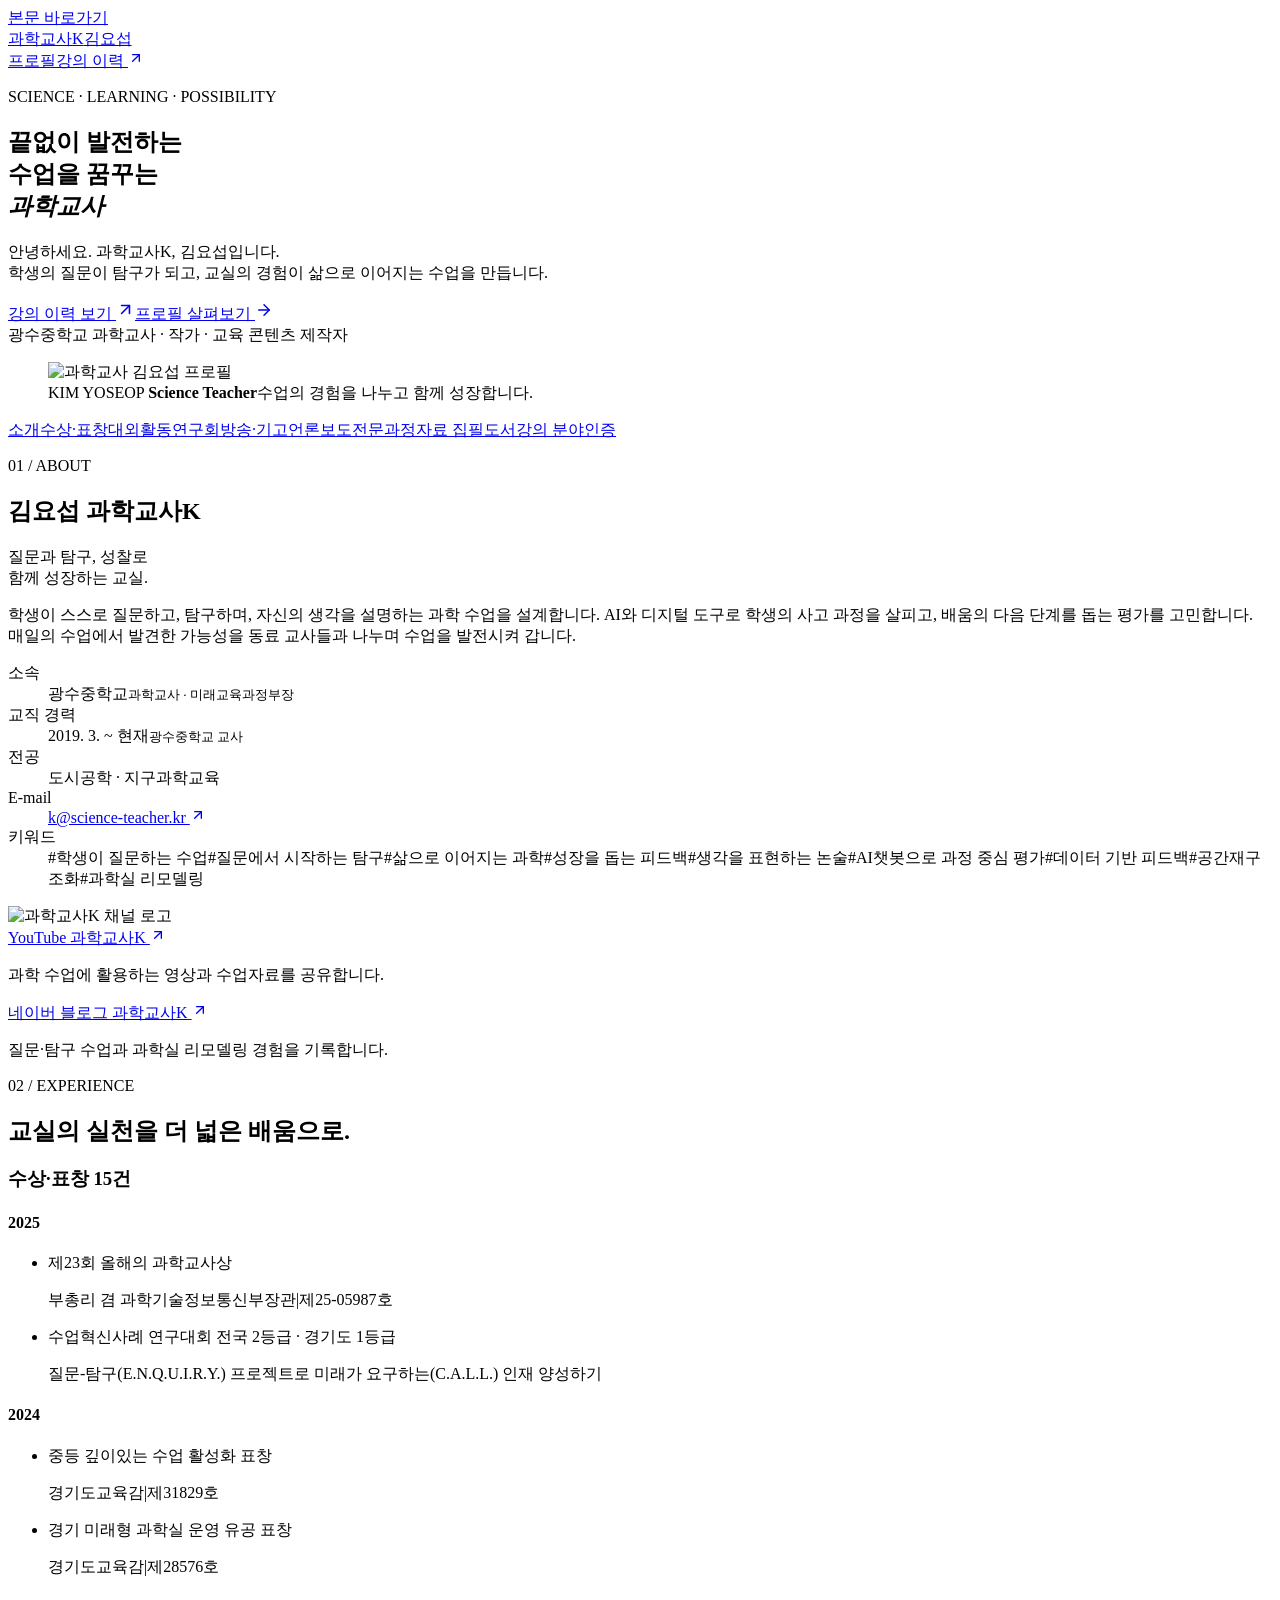
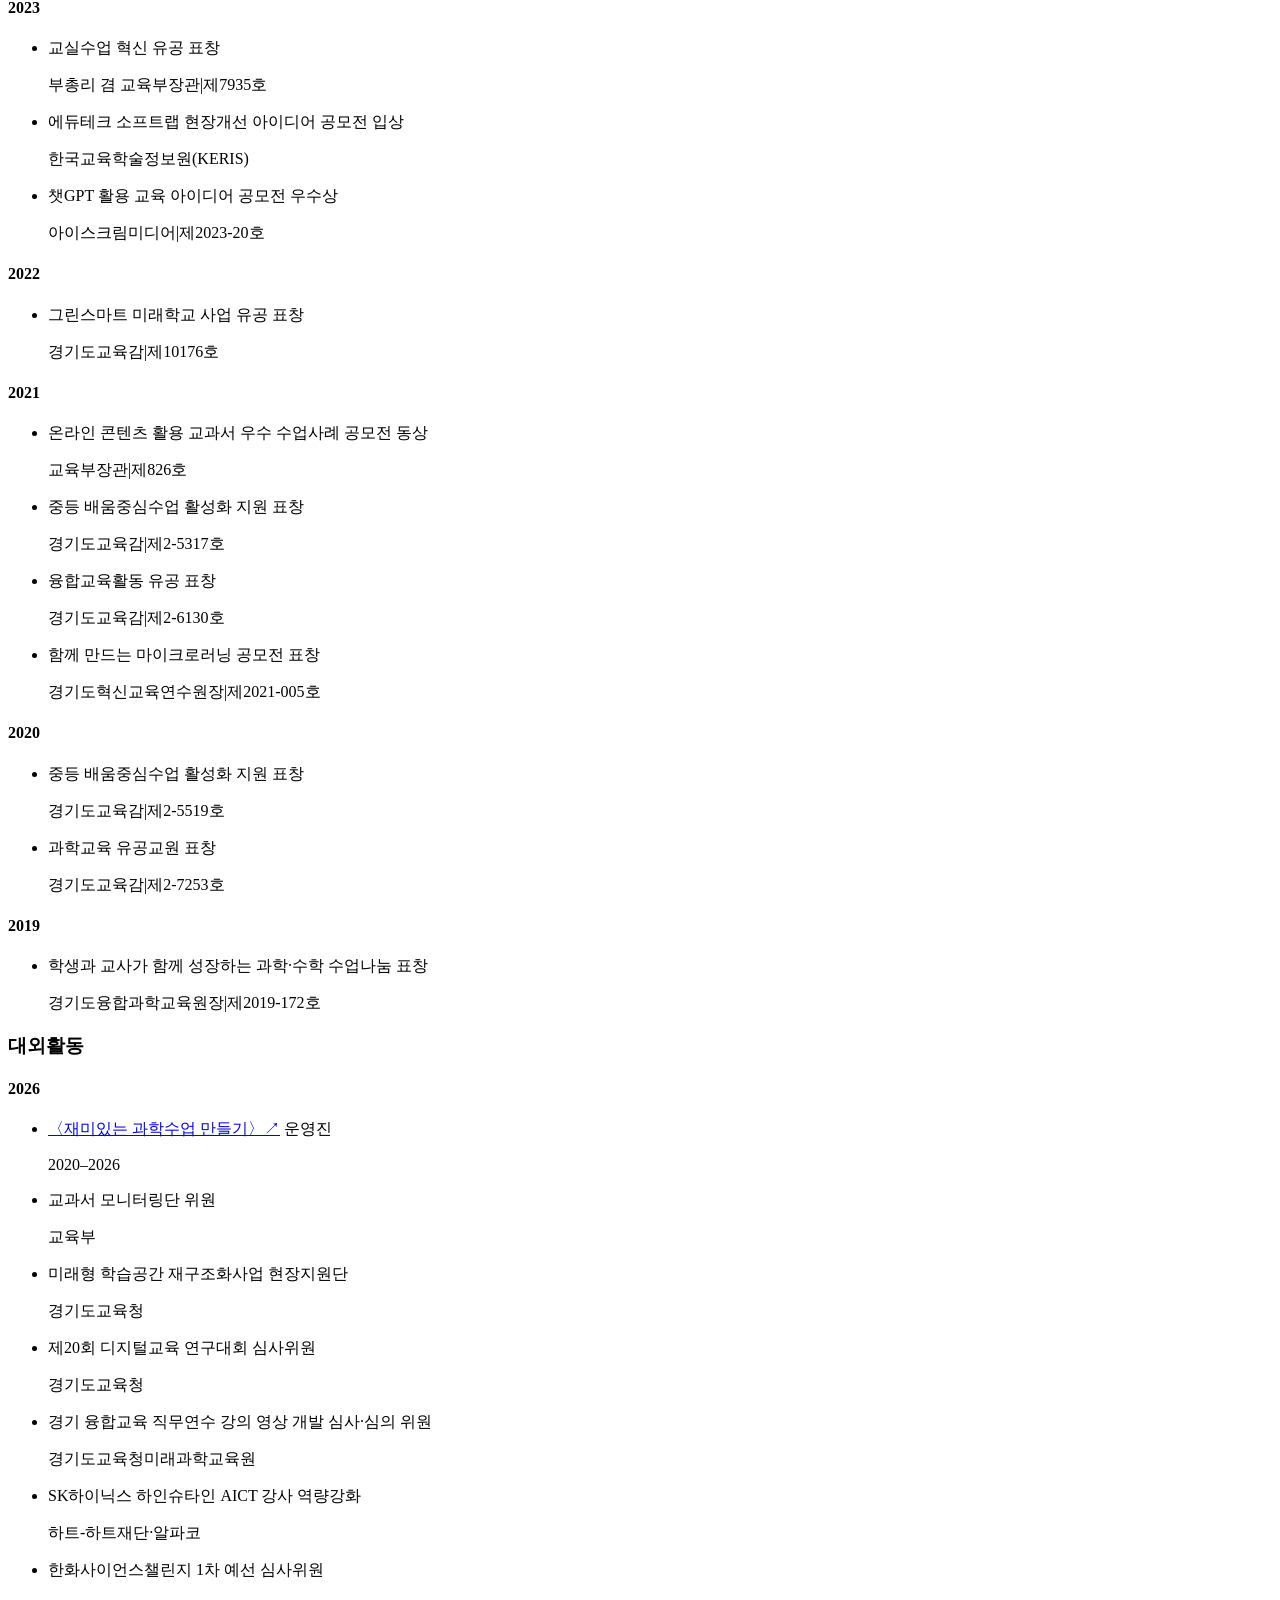
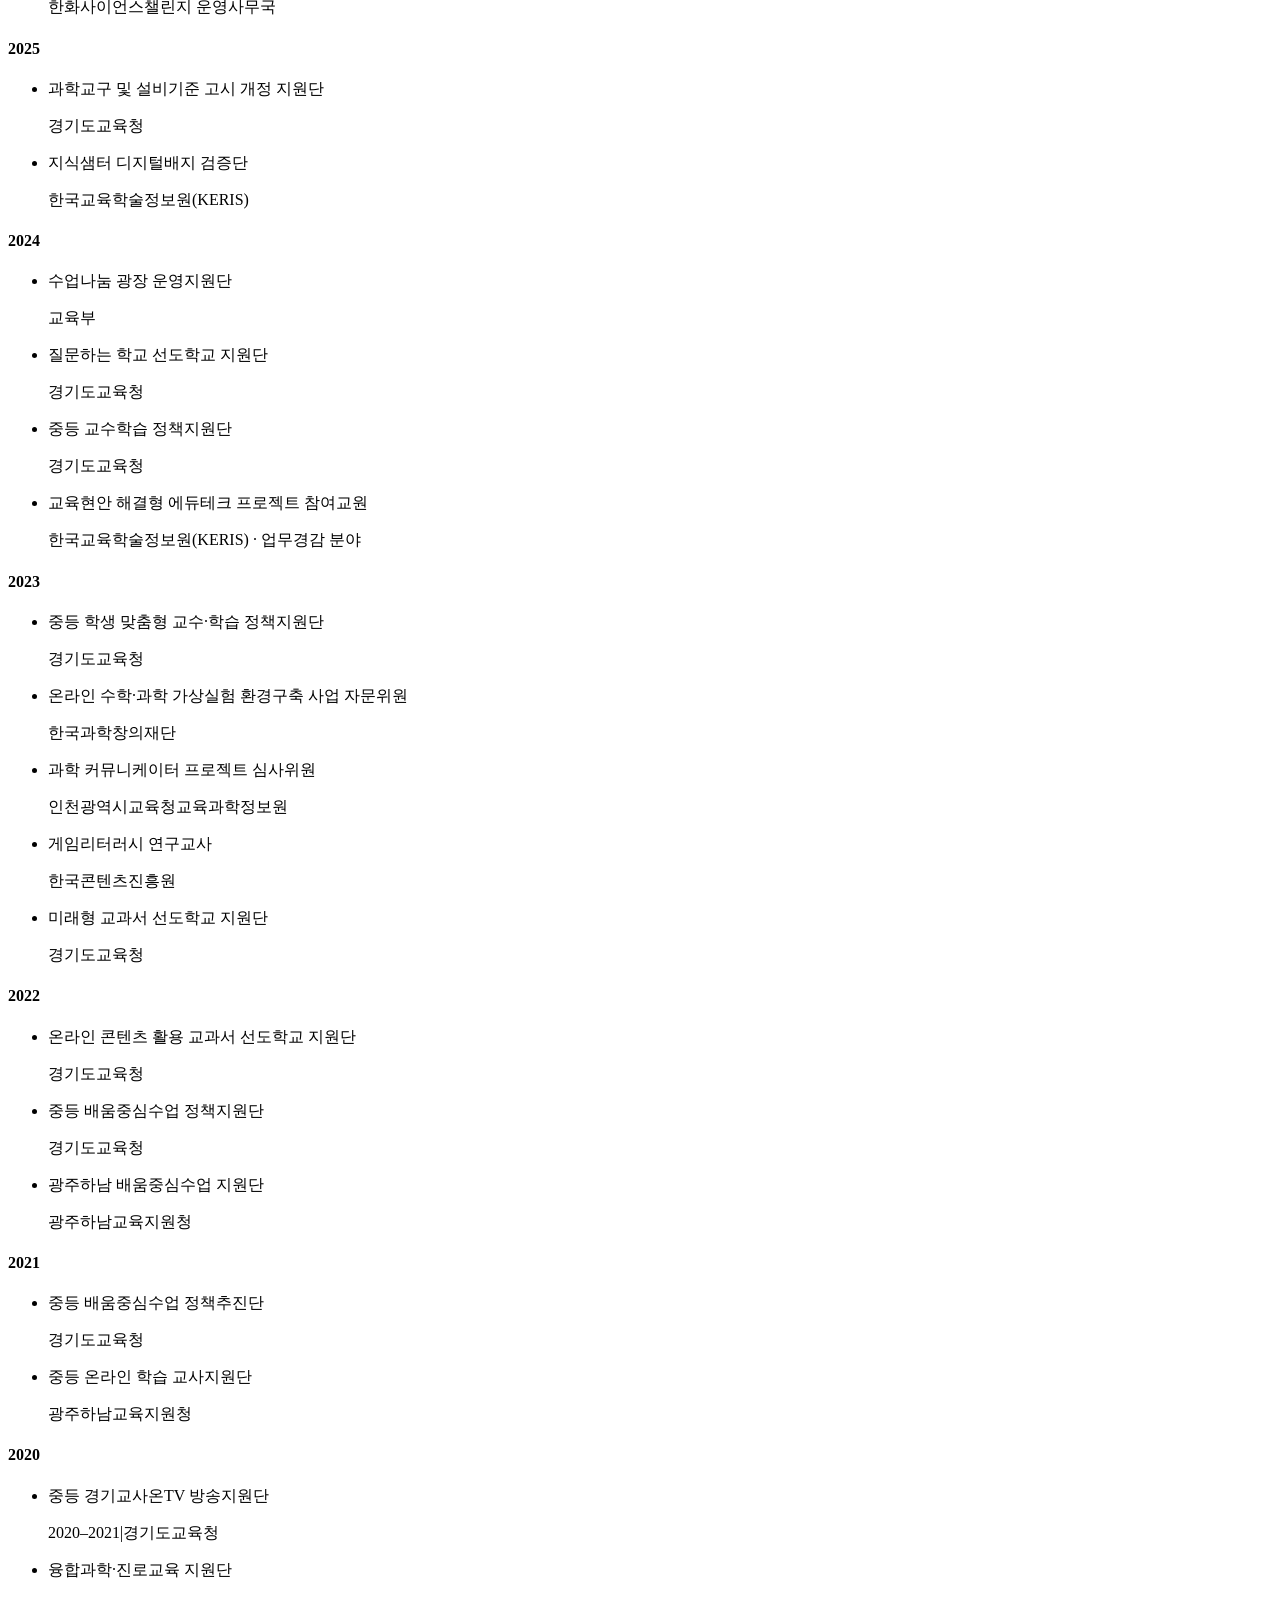
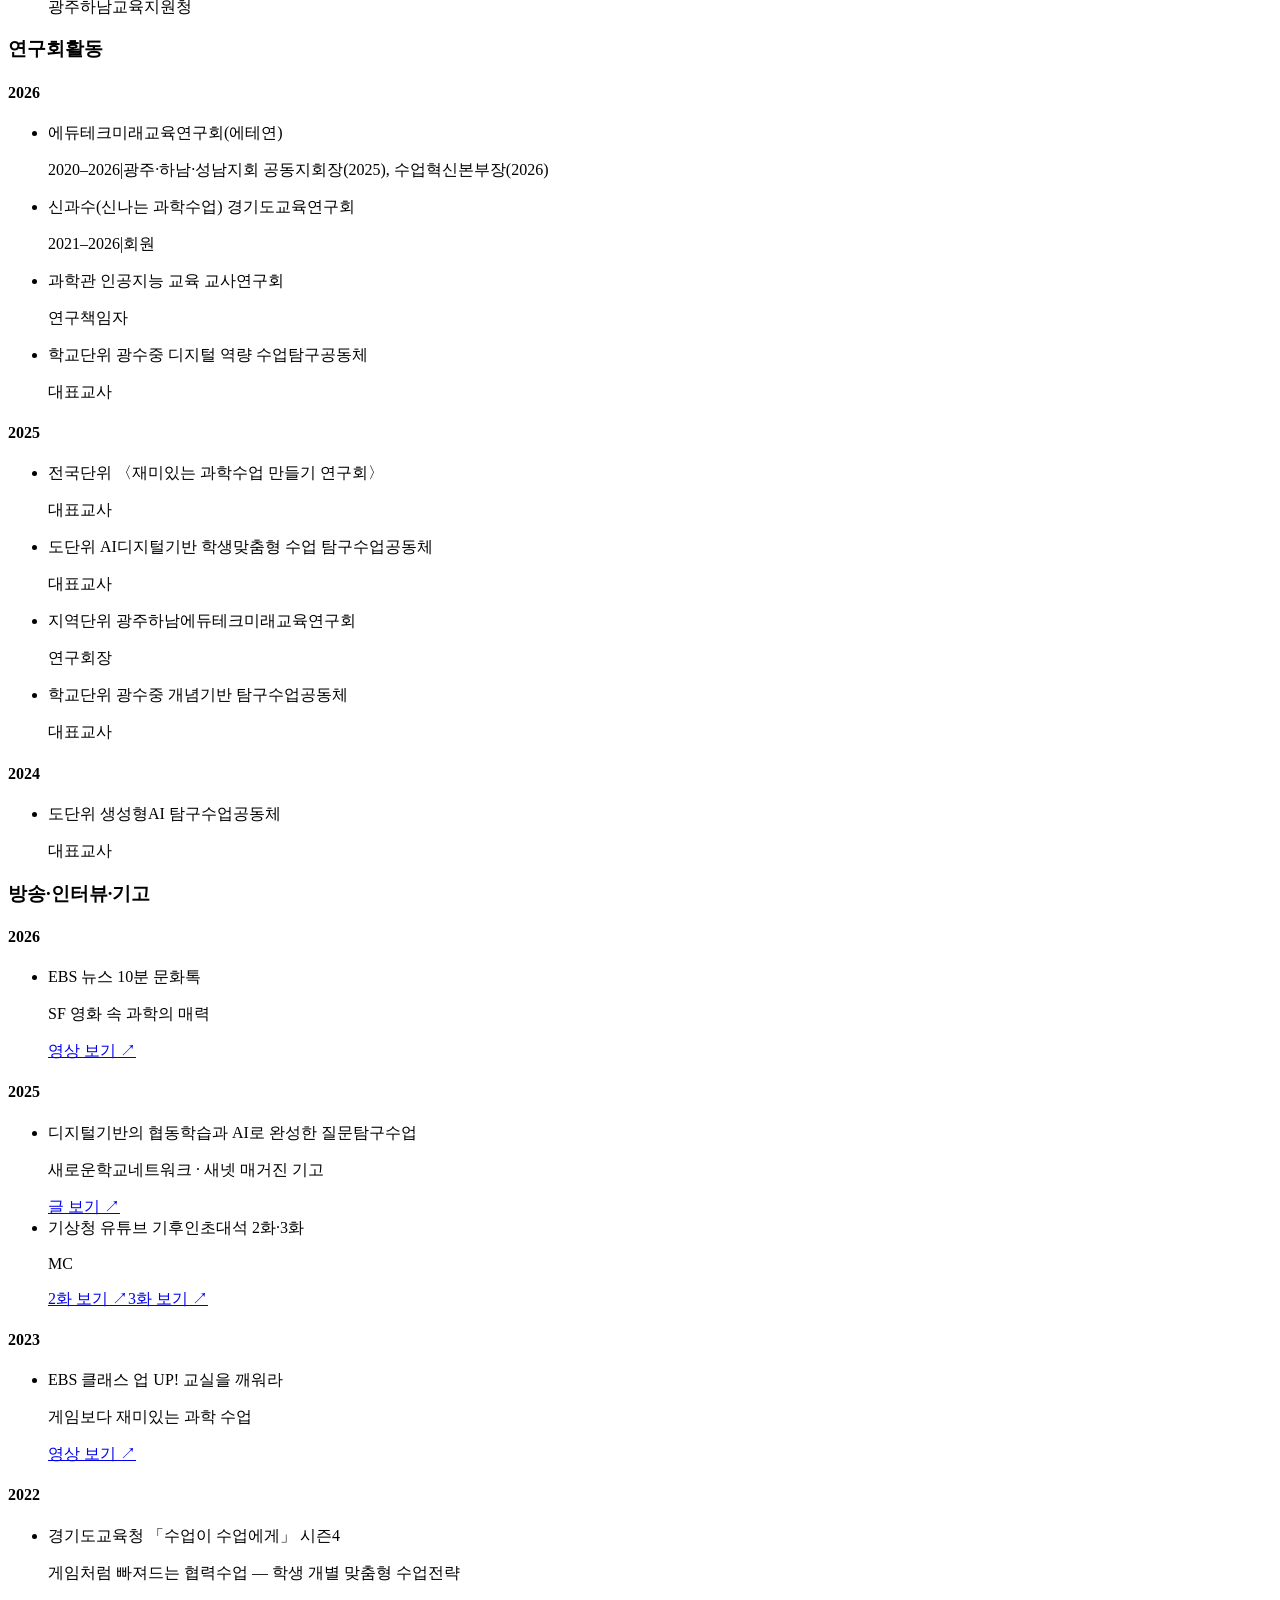
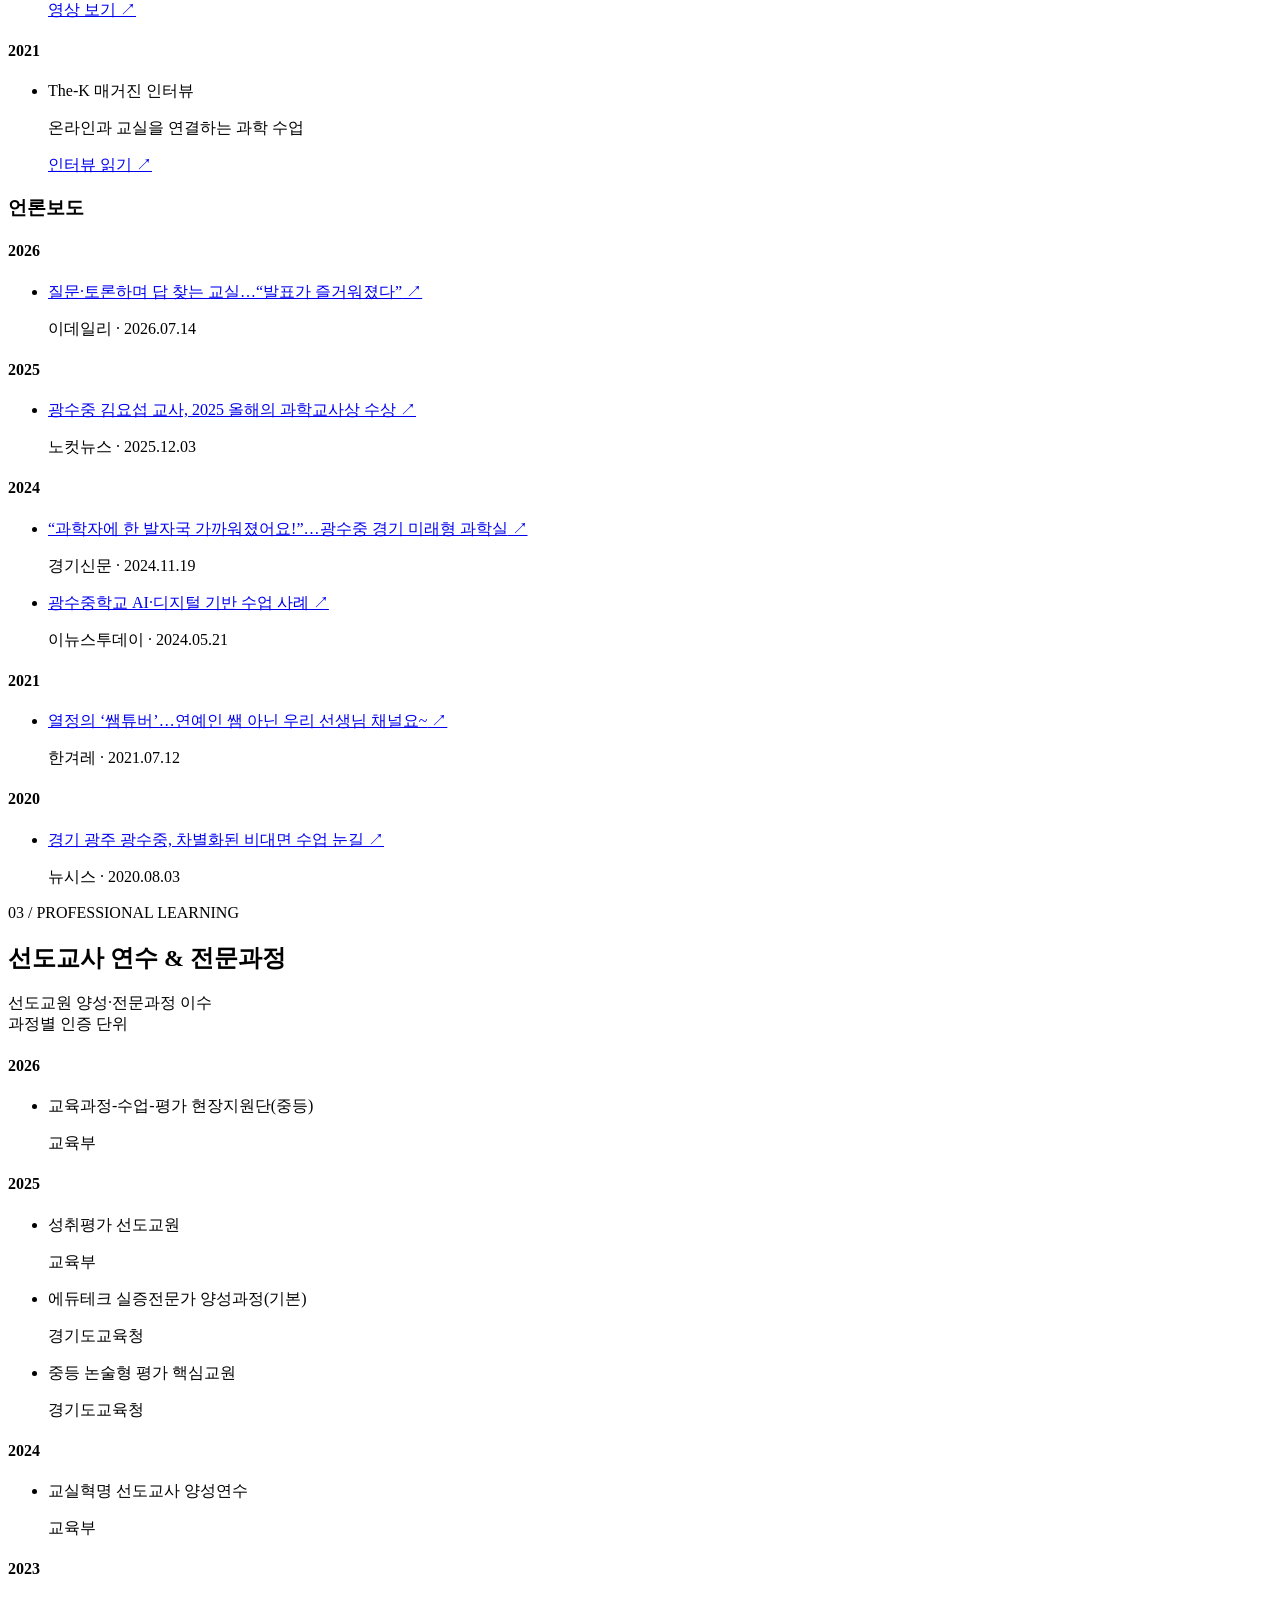
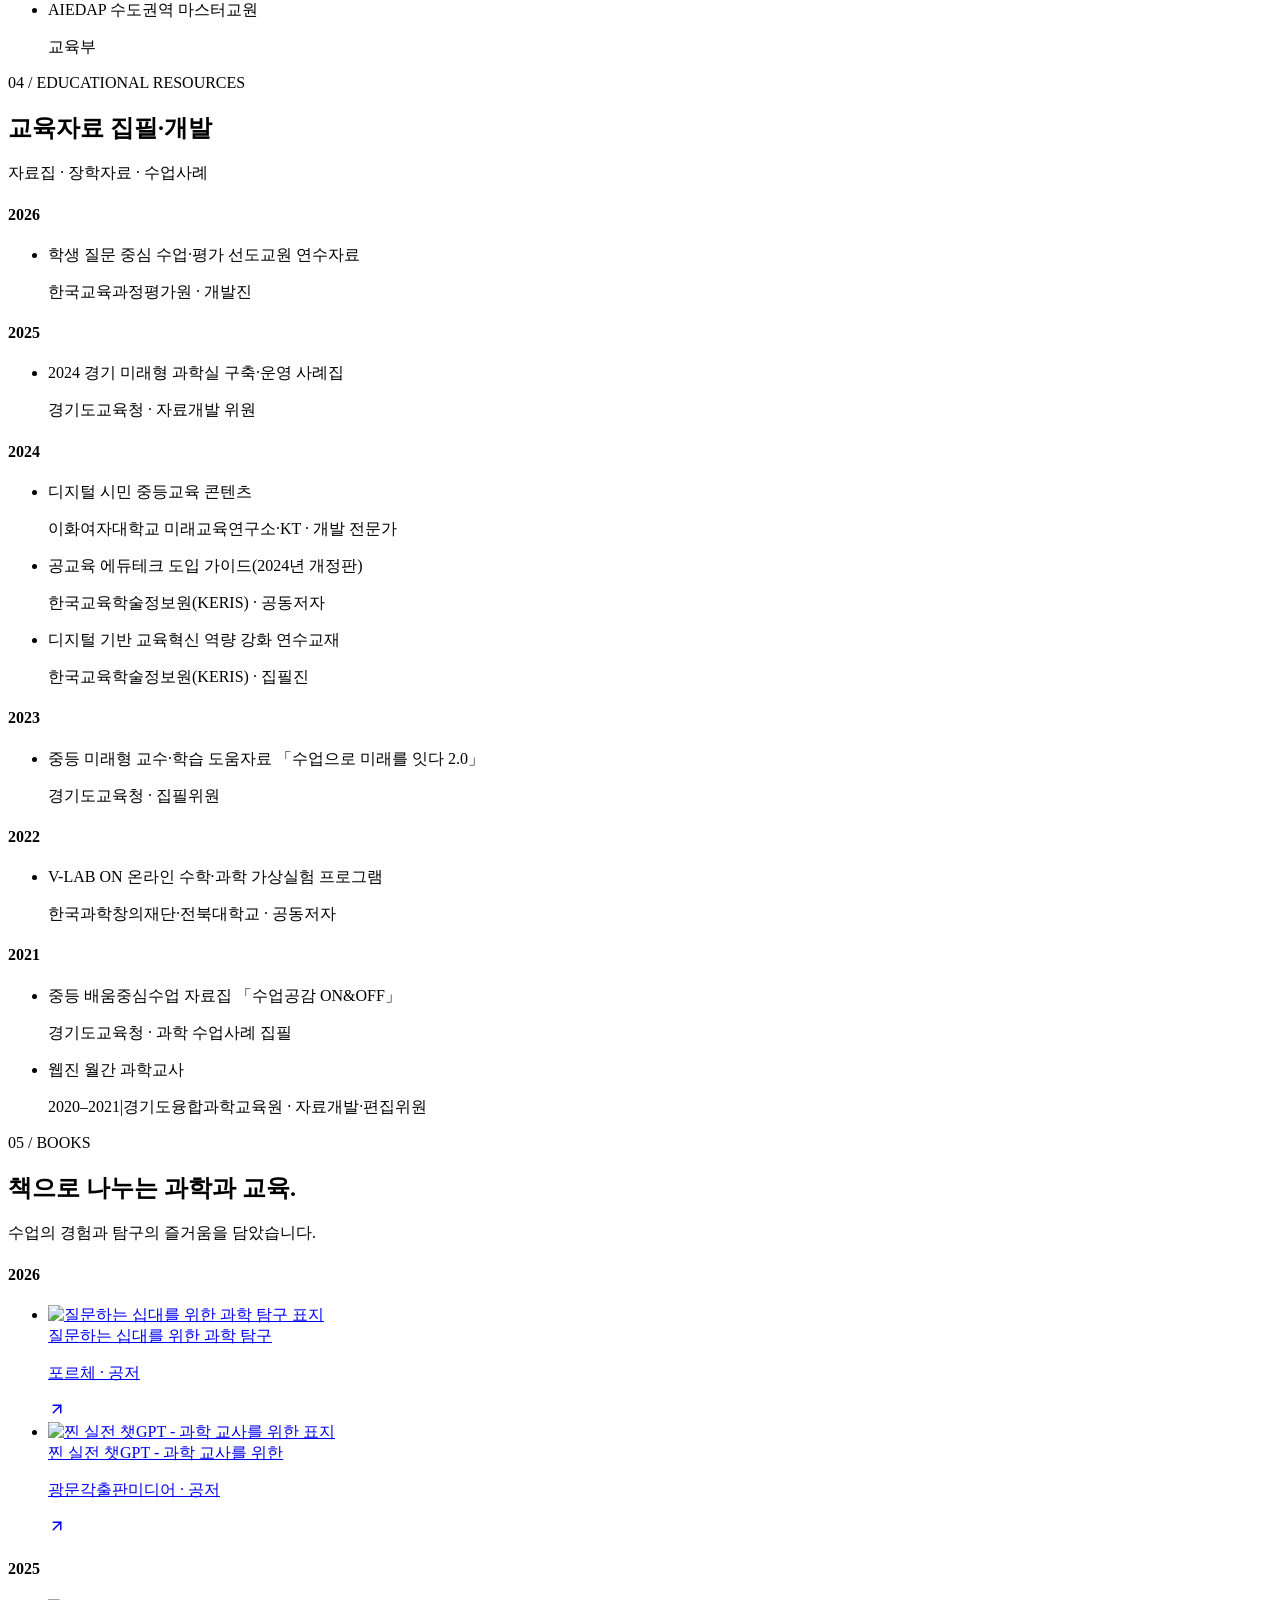
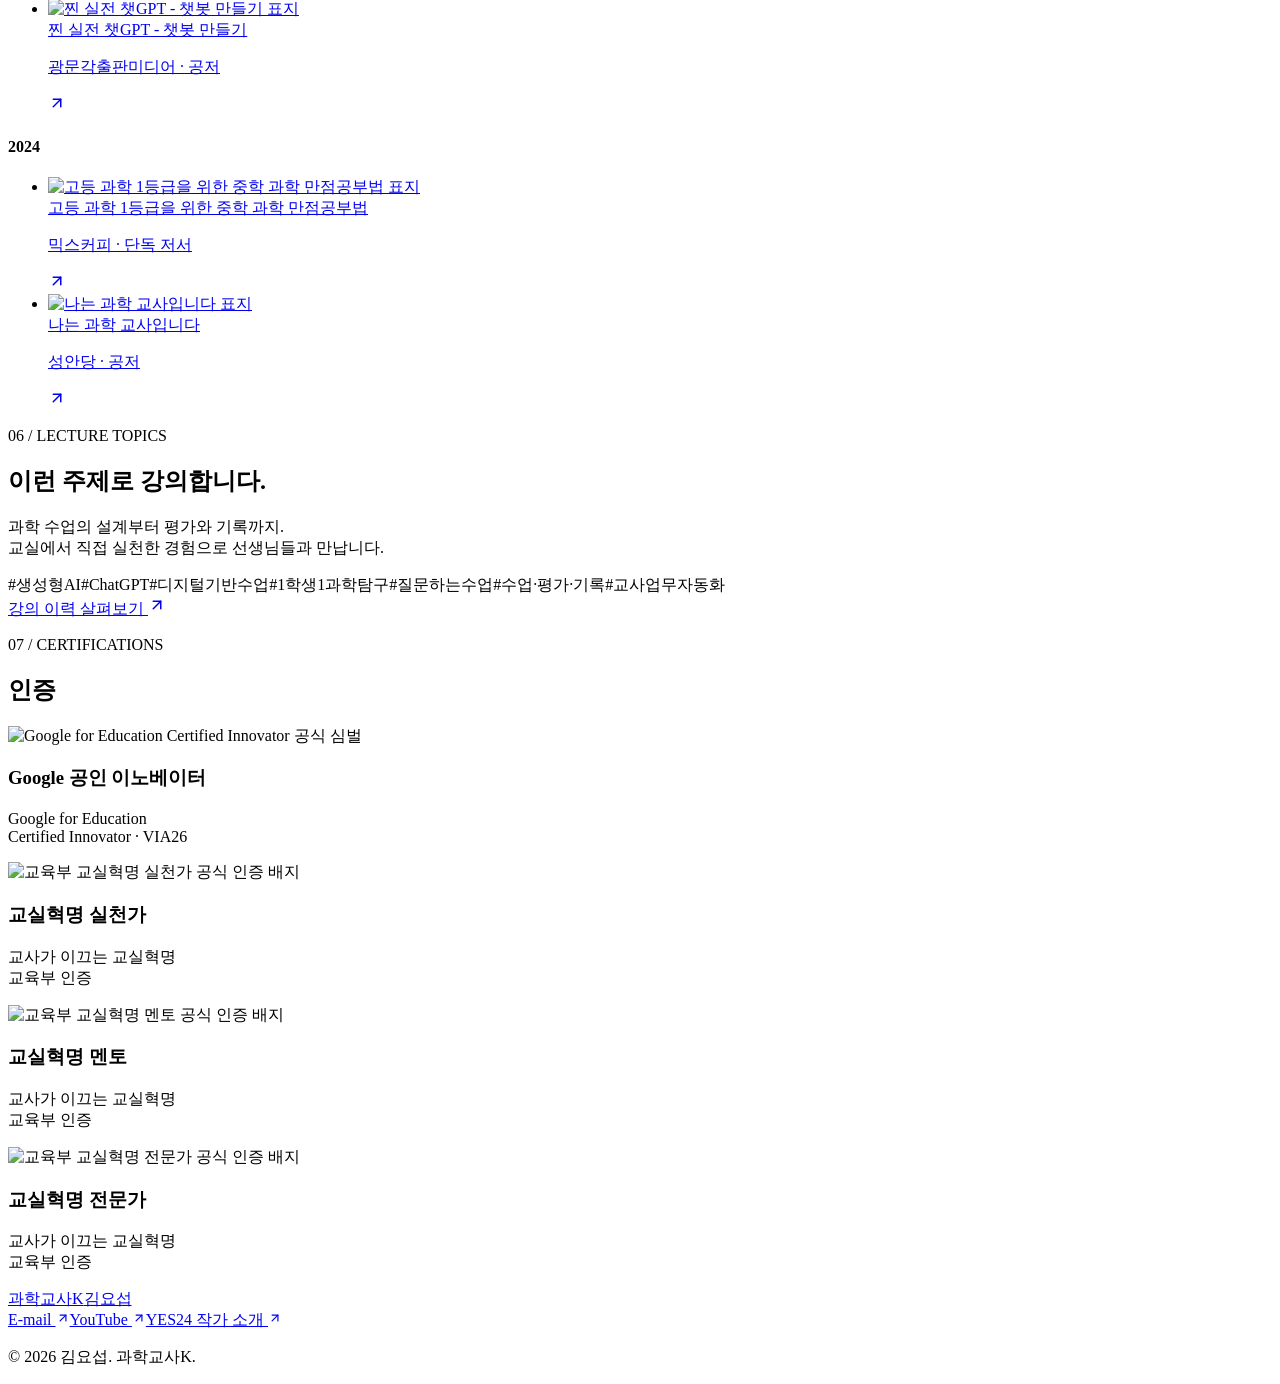
==== index.html @ 31563b9b "프로필 작가·Teacher 문구와 재과만 운영진 링크 수정" ====
<!DOCTYPE html><html lang="ko"><head><meta charSet="utf-8"/><meta name="viewport" content="width=device-width, initial-scale=1"/><link rel="stylesheet" href="/index.Cjan6rFQ.css" data-rsc-css-href="/index.Cjan6rFQ.css" data-precedence="vite-rsc/importer-resources"/><title>과학교사K 김요섭 | 질문하는 수업·AI 교육·교사 연수</title><meta name="description" content="과학교사K 김요섭의 공식 홈페이지. 질문하는 학교·질문있는 수업을 위한 학생 질문 중심 수업 설계, AI·디지털 도구 활용, 과정 중심 평가·논술형 평가, 생활기록부·교사 업무자동화 등 교과를 아우르는 교사 연수 분야와 강의 이력을 소개합니다."/><meta name="keywords" content="과학교사K,김요섭,김요섭 교사,김요섭 강사,질문하는 학교,질문하는학교,질문하는 수업,질문있는 수업,학생 질문 중심 수업,학생 주도 과학탐구,교사 연수,교원 연수,교사 연수 강사,수업 설계,과정 중심 평가,논술형 평가,AI 활용 수업,에듀테크 연수,ChatGPT,Gemini,노트북LM,교육용 챗봇,생활기록부 자동화,교사 업무자동화,공간재구조화,과학실 리모델링"/><meta name="author" content="김요섭 · 과학교사K"/><meta property="og:title" content="과학교사K 김요섭 | 질문하는 수업·AI 교육·교사 연수"/><meta property="og:description" content="학생 질문 중심 수업, AI·디지털 교육, 수업·평가·기록을 나누는 김요섭 교사의 공식 프로필과 강의 이력입니다."/><meta property="og:site_name" content="과학교사K 김요섭"/><meta property="og:type" content="website"/><meta property="og:locale" content="ko_KR"/><meta name="twitter:card" content="summary"/><meta name="twitter:title" content="과학교사K 김요섭 | 질문하는 수업·AI 교육·교사 연수"/><meta name="twitter:description" content="학생 질문 중심 수업, AI·디지털 교육, 수업·평가·기록을 나누는 김요섭 교사의 공식 프로필과 강의 이력입니다."/><link rel="icon" href="/favicon.ico" sizes="any"/><link rel="icon" href="/favicon-32.png" type="image/png" sizes="32x32"/><link rel="apple-touch-icon" href="/apple-touch-icon.png"/>
</head><body><a class="skip-link" href="#main">본문 바로가기</a><header class="site-header wrap"><a class="brand" href="/">과학교사K<span>김요섭</span></a><nav aria-label="주 메뉴"><a href="/" aria-current="page">프로필</a><a href="/lectures">강의 이력 <svg xmlns="http://www.w3.org/2000/svg" width="16" height="16" viewBox="0 0 24 24" fill="none" stroke="currentColor" stroke-width="2" stroke-linecap="round" stroke-linejoin="round" class="lucide lucide-arrow-up-right" aria-hidden="true"><path d="M7 7h10v10"></path><path d="M7 17 17 7"></path></svg></a></nav></header><main id="main"><section class="hero wrap"><div class="hero-copy"><p class="eyebrow">SCIENCE · LEARNING · POSSIBILITY</p><h1>끝없이 발전하는<br/>수업을 꿈꾸는<br/><em>과학교사</em></h1><p class="intro">안녕하세요. 과학교사K, 김요섭입니다.<br/>학생의 질문이 탐구가 되고, 교실의 경험이 삶으로 이어지는 수업을 만듭니다.</p><div class="hero-actions"><a class="primary-link" href="/lectures">강의 이력 보기 <svg xmlns="http://www.w3.org/2000/svg" width="19" height="19" viewBox="0 0 24 24" fill="none" stroke="currentColor" stroke-width="2" stroke-linecap="round" stroke-linejoin="round" class="lucide lucide-arrow-up-right" aria-hidden="true"><path d="M7 7h10v10"></path><path d="M7 17 17 7"></path></svg></a><a class="text-link" href="#profile">프로필 살펴보기 <svg xmlns="http://www.w3.org/2000/svg" width="18" height="18" viewBox="0 0 24 24" fill="none" stroke="currentColor" stroke-width="2" stroke-linecap="round" stroke-linejoin="round" class="lucide lucide-arrow-right" aria-hidden="true"><path d="M5 12h14"></path><path d="m12 5 7 7-7 7"></path></svg></a></div><div class="hero-note"><span class="status-dot"></span>광수중학교 과학교사 · 작가 · 교육 콘텐츠 제작자</div></div><figure class="portrait-card"><div class="portrait-frame"><img src="/portrait.webp" alt="과학교사 김요섭 프로필" width="1248" height="2752" loading="lazy" fetchPriority="high" decoding="async" class="portrait" data-nimg="1"/></div><figcaption class="portrait-meta"><span class="portrait-label">KIM YOSEOP <b>Science Teacher</b></span><span class="portrait-caption">수업의 경험을 나누고 함께 성장합니다.</span></figcaption></figure></section><div class="profile-layout wrap"><aside class="profile-nav"><nav aria-label="프로필 항목 바로가기"><a href="#profile">소개</a><a href="#awards">수상·표창</a><a href="#external">대외활동</a><a href="#research">연구회</a><a href="#broadcasts">방송·기고</a><a href="#press">언론보도</a><a href="#training">전문과정</a><a href="#resources">자료 집필</a><a href="#books">도서</a><a href="#topics">강의 분야</a><a href="#certifications">인증</a></nav></aside><div class="profile-content"><section class="profile-section wrap" id="profile"><div class="section-grid"><div class="section-heading"><p class="eyebrow">01 / ABOUT</p><h2>김요섭<!-- --> <!-- -->과학교사K</h2><p>질문과 탐구, 성찰로<br/>함께 성장하는 교실.</p></div><div><p class="section-copy about-copy">학생이 스스로 질문하고, 탐구하며, 자신의 생각을 설명하는 과학 수업을 설계합니다. AI와 디지털 도구로 학생의 사고 과정을 살피고, 배움의 다음 단계를 돕는 평가를 고민합니다. 매일의 수업에서 발견한 가능성을 동료 교사들과 나누며 수업을 발전시켜 갑니다.</p><dl class="profile-details"><div><dt>소속</dt><dd>광수중학교<small>과학교사 · 미래교육과정부장</small></dd></div><div><dt>교직 경력</dt><dd>2019. 3. ~ 현재<small>광수중학교 교사</small></dd></div><div><dt>전공</dt><dd>도시공학 · 지구과학교육</dd></div><div><dt>E-mail</dt><dd><a class="contact-mail" href="mailto:k@science-teacher.kr">k@science-teacher.kr <svg xmlns="http://www.w3.org/2000/svg" width="16" height="16" viewBox="0 0 24 24" fill="none" stroke="currentColor" stroke-width="2" stroke-linecap="round" stroke-linejoin="round" class="lucide lucide-arrow-up-right" aria-hidden="true"><path d="M7 7h10v10"></path><path d="M7 17 17 7"></path></svg></a></dd></div><div><dt>키워드</dt><dd class="profile-keywords"><span>#학생이 질문하는 수업</span><span>#질문에서 시작하는 탐구</span><span>#삶으로 이어지는 과학</span><span>#성장을 돕는 피드백</span><span>#생각을 표현하는 논술</span><span>#AI챗봇으로 과정 중심 평가</span><span>#데이터 기반 피드백</span><span>#공간재구조화</span><span>#과학실 리모델링</span></dd></div></dl><div class="channel-strip"><img src="/channel-logo.webp" alt="과학교사K 채널 로고" width="104" height="104" loading="lazy" decoding="async" data-nimg="1"/><div class="channel-links"><div class="channel-row"><a href="https://www.youtube.com/@%EA%B3%BC%ED%95%99%EA%B5%90%EC%82%ACK" target="_blank" rel="noreferrer">YouTube 과학교사K <svg xmlns="http://www.w3.org/2000/svg" width="16" height="16" viewBox="0 0 24 24" fill="none" stroke="currentColor" stroke-width="2" stroke-linecap="round" stroke-linejoin="round" class="lucide lucide-arrow-up-right" aria-hidden="true"><path d="M7 7h10v10"></path><path d="M7 17 17 7"></path></svg></a><p>과학 수업에 활용하는 영상과 수업자료를 공유합니다.</p></div><div class="channel-row"><a href="https://blog.naver.com/obafgkim" target="_blank" rel="noreferrer">네이버 블로그 과학교사K <svg xmlns="http://www.w3.org/2000/svg" width="16" height="16" viewBox="0 0 24 24" fill="none" stroke="currentColor" stroke-width="2" stroke-linecap="round" stroke-linejoin="round" class="lucide lucide-arrow-up-right" aria-hidden="true"><path d="M7 7h10v10"></path><path d="M7 17 17 7"></path></svg></a><p>질문·탐구 수업과 과학실 리모델링 경험을 기록합니다.</p></div></div></div></div></div></section><section class="profile-section wrap"><div class="section-grid"><div class="section-heading"><p class="eyebrow">02 / EXPERIENCE</p><h2>교실의 실천을<!-- --> <!-- -->더 넓은 배움으로.</h2></div><div><div class="credential-group awards-group" id="awards"><h3>수상·표창<!-- --> <span class="section-count">15<!-- -->건</span></h3><div class="activities-by-year"><section class="activity-year"><h4>2025</h4><ul><li><div class="resume-title">제23회 올해의 과학교사상</div><p class="resume-detail"><span>부총리 겸 과학기술정보통신부장관</span><span><span class="year-divider" aria-hidden="true">|</span>제25-05987호</span></p></li><li><div class="resume-title">수업혁신사례 연구대회 전국 2등급 · 경기도 1등급</div><p class="research-title">질문-탐구(E.N.Q.U.I.R.Y.) 프로젝트로 미래가 요구하는(C.A.L.L.) 인재 양성하기</p></li></ul></section><section class="activity-year"><h4>2024</h4><ul><li><div class="resume-title">중등 깊이있는 수업 활성화 표창</div><p class="resume-detail"><span>경기도교육감</span><span><span class="year-divider" aria-hidden="true">|</span>제31829호</span></p></li><li><div class="resume-title">경기 미래형 과학실 운영 유공 표창</div><p class="resume-detail"><span>경기도교육감</span><span><span class="year-divider" aria-hidden="true">|</span>제28576호</span></p></li></ul></section><section class="activity-year"><h4>2023</h4><ul><li><div class="resume-title">교실수업 혁신 유공 표창</div><p class="resume-detail"><span>부총리 겸 교육부장관</span><span><span class="year-divider" aria-hidden="true">|</span>제7935호</span></p></li><li><div class="resume-title">에듀테크 소프트랩 현장개선 아이디어 공모전 입상</div><p class="resume-detail"><span>한국교육학술정보원(KERIS)</span></p></li><li><div class="resume-title">챗GPT 활용 교육 아이디어 공모전 우수상</div><p class="resume-detail"><span>아이스크림미디어</span><span><span class="year-divider" aria-hidden="true">|</span>제2023-20호</span></p></li></ul></section><section class="activity-year"><h4>2022</h4><ul><li><div class="resume-title">그린스마트 미래학교 사업 유공 표창</div><p class="resume-detail"><span>경기도교육감</span><span><span class="year-divider" aria-hidden="true">|</span>제10176호</span></p></li></ul></section><section class="activity-year"><h4>2021</h4><ul><li><div class="resume-title">온라인 콘텐츠 활용 교과서 우수 수업사례 공모전 동상</div><p class="resume-detail"><span>교육부장관</span><span><span class="year-divider" aria-hidden="true">|</span>제826호</span></p></li><li><div class="resume-title">중등 배움중심수업 활성화 지원 표창</div><p class="resume-detail"><span>경기도교육감</span><span><span class="year-divider" aria-hidden="true">|</span>제2-5317호</span></p></li><li><div class="resume-title">융합교육활동 유공 표창</div><p class="resume-detail"><span>경기도교육감</span><span><span class="year-divider" aria-hidden="true">|</span>제2-6130호</span></p></li><li><div class="resume-title">함께 만드는 마이크로러닝 공모전 표창</div><p class="resume-detail"><span>경기도혁신교육연수원장</span><span><span class="year-divider" aria-hidden="true">|</span>제2021-005호</span></p></li></ul></section><section class="activity-year"><h4>2020</h4><ul><li><div class="resume-title">중등 배움중심수업 활성화 지원 표창</div><p class="resume-detail"><span>경기도교육감</span><span><span class="year-divider" aria-hidden="true">|</span>제2-5519호</span></p></li><li><div class="resume-title">과학교육 유공교원 표창</div><p class="resume-detail"><span>경기도교육감</span><span><span class="year-divider" aria-hidden="true">|</span>제2-7253호</span></p></li></ul></section><section class="activity-year"><h4>2019</h4><ul><li><div class="resume-title">학생과 교사가 함께 성장하는 과학·수학 수업나눔 표창</div><p class="resume-detail"><span>경기도융합과학교육원장</span><span><span class="year-divider" aria-hidden="true">|</span>제2019-172호</span></p></li></ul></section></div></div><div class="credential-group external-group" id="external"><h3>대외활동</h3><div class="activities-by-year"><section class="activity-year"><h4>2026</h4><ul><li><div class="resume-title"><a href="https://cafe.daum.net/sedu22" target="_blank" rel="noopener noreferrer">〈재미있는 과학수업 만들기〉<span aria-hidden="true">↗</span></a> 운영진</div><p class="resume-detail"><span>2020–2026</span></p></li><li><div class="resume-title">교과서 모니터링단 위원</div><p class="resume-detail"><span>교육부</span></p></li><li><div class="resume-title">미래형 학습공간 재구조화사업 현장지원단</div><p class="resume-detail"><span>경기도교육청</span></p></li><li><div class="resume-title">제20회 디지털교육 연구대회 심사위원</div><p class="resume-detail"><span>경기도교육청</span></p></li><li><div class="resume-title">경기 융합교육 직무연수 강의 영상 개발 심사·심의 위원</div><p class="resume-detail"><span>경기도교육청미래과학교육원</span></p></li><li><div class="resume-title">SK하이닉스 하인슈타인 AICT 강사 역량강화</div><p class="resume-detail"><span>하트-하트재단·알파코</span></p></li><li><div class="resume-title">한화사이언스챌린지 1차 예선 심사위원</div><p class="resume-detail"><span>한화사이언스챌린지 운영사무국</span></p></li></ul></section><section class="activity-year"><h4>2025</h4><ul><li><div class="resume-title">과학교구 및 설비기준 고시 개정 지원단</div><p class="resume-detail"><span>경기도교육청</span></p></li><li><div class="resume-title">지식샘터 디지털배지 검증단</div><p class="resume-detail"><span>한국교육학술정보원(KERIS)</span></p></li></ul></section><section class="activity-year"><h4>2024</h4><ul><li><div class="resume-title">수업나눔 광장 운영지원단</div><p class="resume-detail"><span>교육부</span></p></li><li><div class="resume-title">질문하는 학교 선도학교 지원단</div><p class="resume-detail"><span>경기도교육청</span></p></li><li><div class="resume-title">중등 교수학습 정책지원단</div><p class="resume-detail"><span>경기도교육청</span></p></li><li><div class="resume-title">교육현안 해결형 에듀테크 프로젝트 참여교원</div><p class="resume-detail"><span>한국교육학술정보원(KERIS) · 업무경감 분야</span></p></li></ul></section><section class="activity-year"><h4>2023</h4><ul><li><div class="resume-title">중등 학생 맞춤형 교수·학습 정책지원단</div><p class="resume-detail"><span>경기도교육청</span></p></li><li><div class="resume-title">온라인 수학·과학 가상실험 환경구축 사업 자문위원</div><p class="resume-detail"><span>한국과학창의재단</span></p></li><li><div class="resume-title">과학 커뮤니케이터 프로젝트 심사위원</div><p class="resume-detail"><span>인천광역시교육청교육과학정보원</span></p></li><li><div class="resume-title">게임리터러시 연구교사</div><p class="resume-detail"><span>한국콘텐츠진흥원</span></p></li><li><div class="resume-title">미래형 교과서 선도학교 지원단</div><p class="resume-detail"><span>경기도교육청</span></p></li></ul></section><section class="activity-year"><h4>2022</h4><ul><li><div class="resume-title">온라인 콘텐츠 활용 교과서 선도학교 지원단</div><p class="resume-detail"><span>경기도교육청</span></p></li><li><div class="resume-title">중등 배움중심수업 정책지원단</div><p class="resume-detail"><span>경기도교육청</span></p></li><li><div class="resume-title">광주하남 배움중심수업 지원단</div><p class="resume-detail"><span>광주하남교육지원청</span></p></li></ul></section><section class="activity-year"><h4>2021</h4><ul><li><div class="resume-title">중등 배움중심수업 정책추진단</div><p class="resume-detail"><span>경기도교육청</span></p></li><li><div class="resume-title">중등 온라인 학습 교사지원단</div><p class="resume-detail"><span>광주하남교육지원청</span></p></li></ul></section><section class="activity-year"><h4>2020</h4><ul><li><div class="resume-title">중등 경기교사온TV 방송지원단</div><p class="resume-detail"><span>2020–2021</span><span class="year-divider" aria-hidden="true">|</span><span>경기도교육청</span></p></li><li><div class="resume-title">융합과학·진로교육 지원단</div><p class="resume-detail"><span>광주하남교육지원청</span></p></li></ul></section></div></div><div class="credential-group research-group" id="research"><h3>연구회활동</h3><div class="activities-by-year"><section class="activity-year"><h4>2026</h4><ul><li><div class="resume-title">에듀테크미래교육연구회(에테연)</div><p class="resume-detail"><span>2020–2026</span><span class="year-divider" aria-hidden="true">|</span>광주·하남·성남지회 공동지회장(2025), 수업혁신본부장(2026)</p></li><li><div class="resume-title">신과수(신나는 과학수업) 경기도교육연구회</div><p class="resume-detail"><span>2021–2026</span><span class="year-divider" aria-hidden="true">|</span>회원</p></li><li><div class="resume-title">과학관 인공지능 교육 교사연구회</div><p class="resume-detail"><span>연구책임자</span></p></li><li><div class="resume-title">학교단위 광수중 디지털 역량 수업탐구공동체</div><p class="resume-detail"><span>대표교사</span></p></li></ul></section><section class="activity-year"><h4>2025</h4><ul><li><div class="resume-title">전국단위 〈재미있는 과학수업 만들기 연구회〉</div><p class="resume-detail"><span>대표교사</span></p></li><li><div class="resume-title">도단위 AI디지털기반 학생맞춤형 수업 탐구수업공동체</div><p class="resume-detail"><span>대표교사</span></p></li><li><div class="resume-title">지역단위 광주하남에듀테크미래교육연구회</div><p class="resume-detail"><span>연구회장</span></p></li><li><div class="resume-title">학교단위 광수중 개념기반 탐구수업공동체</div><p class="resume-detail"><span>대표교사</span></p></li></ul></section><section class="activity-year"><h4>2024</h4><ul><li><div class="resume-title">도단위 생성형AI 탐구수업공동체</div><p class="resume-detail"><span>대표교사</span></p></li></ul></section></div></div><div class="credential-group" id="broadcasts"><h3>방송·인터뷰·기고</h3><div class="activities-by-year"><section class="activity-year"><h4>2026</h4><ul><li><div class="resume-title">EBS 뉴스 10분 문화톡</div><p class="resume-detail">SF 영화 속 과학의 매력</p><div class="media-links"><a href="https://www.youtube.com/watch?v=vOYNERDF6ms" target="_blank" rel="noreferrer" aria-label="EBS 뉴스 10분 문화톡 영상 보기">영상 보기<!-- --> ↗</a></div></li></ul></section><section class="activity-year"><h4>2025</h4><ul><li><div class="resume-title">디지털기반의 협동학습과 AI로 완성한 질문탐구수업</div><p class="resume-detail">새로운학교네트워크 · 새넷 매거진 기고</p><div class="media-links"><a href="https://brunch.co.kr/@36cac28a4163401/116" target="_blank" rel="noreferrer" aria-label="디지털기반의 협동학습과 AI로 완성한 질문탐구수업 글 보기">글 보기<!-- --> ↗</a></div></li><li><div class="resume-title">기상청 유튜브 기후인초대석 2화·3화</div><p class="resume-detail">MC</p><div class="media-links"><a href="https://www.youtube.com/watch?v=xS3yrJSyLQk" target="_blank" rel="noreferrer" aria-label="기상청 유튜브 기후인초대석 2화·3화 2화 보기">2화 보기<!-- --> ↗</a><a href="https://www.youtube.com/watch?v=YHXwu2OKgMY" target="_blank" rel="noreferrer" aria-label="기상청 유튜브 기후인초대석 2화·3화 3화 보기">3화 보기<!-- --> ↗</a></div></li></ul></section><section class="activity-year"><h4>2023</h4><ul><li><div class="resume-title">EBS 클래스 업 UP! 교실을 깨워라</div><p class="resume-detail">게임보다 재미있는 과학 수업</p><div class="media-links"><a href="https://www.youtube.com/watch?v=njBpmQTimPo" target="_blank" rel="noreferrer" aria-label="EBS 클래스 업 UP! 교실을 깨워라 영상 보기">영상 보기<!-- --> ↗</a></div></li></ul></section><section class="activity-year"><h4>2022</h4><ul><li><div class="resume-title">경기도교육청 「수업이 수업에게」 시즌4</div><p class="resume-detail">게임처럼 빠져드는 협력수업 — 학생 개별 맞춤형 수업전략</p><div class="media-links"><a href="https://www.youtube.com/watch?v=W8YiNtd2aBg&amp;t=344s" target="_blank" rel="noreferrer" aria-label="경기도교육청 「수업이 수업에게」 시즌4 영상 보기">영상 보기<!-- --> ↗</a></div></li></ul></section><section class="activity-year"><h4>2021</h4><ul><li><div class="resume-title">The-K 매거진 인터뷰</div><p class="resume-detail">온라인과 교실을 연결하는 과학 수업</p><div class="media-links"><a href="https://www.thekmagazine.co.kr/data/theK_2109/sub2_03.php" target="_blank" rel="noreferrer" aria-label="The-K 매거진 인터뷰 인터뷰 읽기">인터뷰 읽기<!-- --> ↗</a></div></li></ul></section></div></div><div class="credential-group" id="press"><h3>언론보도</h3><div class="activities-by-year"><section class="activity-year"><h4>2026</h4><ul><li class="press-row"><div class="resume-title"><a class="press-title-link" href="https://www.edaily.co.kr/news/newspath.asp?newsid=02099206645514520" target="_blank" rel="noreferrer">질문·토론하며 답 찾는 교실…“발표가 즐거워졌다”<span aria-hidden="true"> ↗</span></a></div><p class="press-detail">이데일리<!-- --> · <!-- -->2026.07.14</p><div class="media-links" hidden=""><a href="https://www.edaily.co.kr/news/newspath.asp?newsid=02099206645514520" target="_blank" rel="noreferrer" aria-label="질문·토론하며 답 찾는 교실…“발표가 즐거워졌다” 기사 보기">기사 보기<!-- --> ↗</a></div></li></ul></section><section class="activity-year"><h4>2025</h4><ul><li class="press-row"><div class="resume-title"><a class="press-title-link" href="https://www.nocutnews.co.kr/news/6437696?utm_source=naver&amp;utm_medium=article&amp;utm_campaign=20251203030015" target="_blank" rel="noreferrer">광수중 김요섭 교사, 2025 올해의 과학교사상 수상<span aria-hidden="true"> ↗</span></a></div><p class="press-detail">노컷뉴스<!-- --> · <!-- -->2025.12.03</p><div class="media-links" hidden=""><a href="https://www.nocutnews.co.kr/news/6437696?utm_source=naver&amp;utm_medium=article&amp;utm_campaign=20251203030015" target="_blank" rel="noreferrer" aria-label="광수중 김요섭 교사, 2025 올해의 과학교사상 수상 기사 보기">기사 보기<!-- --> ↗</a></div></li></ul></section><section class="activity-year"><h4>2024</h4><ul><li class="press-row"><div class="resume-title"><a class="press-title-link" href="https://www.kgnews.co.kr/news/article.html?no=817783" target="_blank" rel="noreferrer">“과학자에 한 발자국 가까워졌어요!”…광수중 경기 미래형 과학실<span aria-hidden="true"> ↗</span></a></div><p class="press-detail">경기신문<!-- --> · <!-- -->2024.11.19</p><div class="media-links" hidden=""><a href="https://www.kgnews.co.kr/news/article.html?no=817783" target="_blank" rel="noreferrer" aria-label="“과학자에 한 발자국 가까워졌어요!”…광수중 경기 미래형 과학실 기사 보기">기사 보기<!-- --> ↗</a></div></li><li class="press-row"><div class="resume-title"><a class="press-title-link" href="https://www.enewstoday.co.kr/news/articleView.html?idxno=2130225" target="_blank" rel="noreferrer">광수중학교 AI·디지털 기반 수업 사례<span aria-hidden="true"> ↗</span></a></div><p class="press-detail">이뉴스투데이<!-- --> · <!-- -->2024.05.21</p><div class="media-links" hidden=""><a href="https://www.enewstoday.co.kr/news/articleView.html?idxno=2130225" target="_blank" rel="noreferrer" aria-label="광수중학교 AI·디지털 기반 수업 사례 기사 보기">기사 보기<!-- --> ↗</a></div></li></ul></section><section class="activity-year"><h4>2021</h4><ul><li class="press-row"><div class="resume-title"><a class="press-title-link" href="https://www.hani.co.kr/arti/area/capital/1003102.html" target="_blank" rel="noreferrer">열정의 ‘쌤튜버’…연예인 쌤 아닌 우리 선생님 채널요~<span aria-hidden="true"> ↗</span></a></div><p class="press-detail">한겨레<!-- --> · <!-- -->2021.07.12</p><div class="media-links" hidden=""><a href="https://www.hani.co.kr/arti/area/capital/1003102.html" target="_blank" rel="noreferrer" aria-label="열정의 ‘쌤튜버’…연예인 쌤 아닌 우리 선생님 채널요~ 기사 보기">기사 보기<!-- --> ↗</a></div></li></ul></section><section class="activity-year"><h4>2020</h4><ul><li class="press-row"><div class="resume-title"><a class="press-title-link" href="https://www.newsis.com/view/NISX20200803_0001116624" target="_blank" rel="noreferrer">경기 광주 광수중, 차별화된 비대면 수업 눈길<span aria-hidden="true"> ↗</span></a></div><p class="press-detail">뉴시스<!-- --> · <!-- -->2020.08.03</p><div class="media-links" hidden=""><a href="https://www.newsis.com/view/NISX20200803_0001116624" target="_blank" rel="noreferrer" aria-label="경기 광주 광수중, 차별화된 비대면 수업 눈길 기사 보기">기사 보기<!-- --> ↗</a></div></li></ul></section></div></div></div></div></section><div class="training-section" id="training"><section class="profile-section wrap"><div class="section-grid"><div class="section-heading"><p class="eyebrow">03 / PROFESSIONAL LEARNING</p><h2>선도교사 연수<!-- --> <!-- -->&amp; 전문과정</h2><p>선도교원 양성·전문과정 이수<br/>과정별 인증 단위</p></div><div><div class="activities-by-year"><section class="activity-year"><h4>2026</h4><ul><li><div class="resume-title">교육과정-수업-평가 현장지원단(중등)</div><p class="resume-detail"><span>교육부</span></p></li></ul></section><section class="activity-year"><h4>2025</h4><ul><li><div class="resume-title">성취평가 선도교원</div><p class="resume-detail"><span>교육부</span></p></li><li><div class="resume-title">에듀테크 실증전문가 양성과정(기본)</div><p class="resume-detail"><span>경기도교육청</span></p></li><li><div class="resume-title">중등 논술형 평가 핵심교원</div><p class="resume-detail"><span>경기도교육청</span></p></li></ul></section><section class="activity-year"><h4>2024</h4><ul><li><div class="resume-title">교실혁명 선도교사 양성연수</div><p class="resume-detail"><span>교육부</span></p></li></ul></section><section class="activity-year"><h4>2023</h4><ul><li><div class="resume-title">AIEDAP 수도권역 마스터교원</div><p class="resume-detail"><span>교육부</span></p></li></ul></section></div></div></div></section></div><section class="profile-section wrap" id="resources"><div class="section-grid"><div class="section-heading"><p class="eyebrow">04 / EDUCATIONAL RESOURCES</p><h2>교육자료<!-- --> <!-- -->집필·개발</h2><p>자료집 · 장학자료 · 수업사례</p></div><div class="activities-by-year"><section class="activity-year"><h4>2026</h4><ul><li><div class="resume-title">학생 질문 중심 수업·평가 선도교원 연수자료</div><p class="resume-detail"><span>한국교육과정평가원 · 개발진</span></p></li></ul></section><section class="activity-year"><h4>2025</h4><ul><li><div class="resume-title">2024 경기 미래형 과학실 구축·운영 사례집</div><p class="resume-detail"><span>경기도교육청 · 자료개발 위원</span></p></li></ul></section><section class="activity-year"><h4>2024</h4><ul><li><div class="resume-title">디지털 시민 중등교육 콘텐츠</div><p class="resume-detail"><span>이화여자대학교 미래교육연구소·KT · 개발 전문가</span></p></li><li><div class="resume-title">공교육 에듀테크 도입 가이드(2024년 개정판)</div><p class="resume-detail"><span>한국교육학술정보원(KERIS) · 공동저자</span></p></li><li><div class="resume-title">디지털 기반 교육혁신 역량 강화 연수교재</div><p class="resume-detail"><span>한국교육학술정보원(KERIS) · 집필진</span></p></li></ul></section><section class="activity-year"><h4>2023</h4><ul><li><div class="resume-title">중등 미래형 교수·학습 도움자료 「수업으로 미래를 잇다 2.0」</div><p class="resume-detail"><span>경기도교육청 · 집필위원</span></p></li></ul></section><section class="activity-year"><h4>2022</h4><ul><li><div class="resume-title">V-LAB ON 온라인 수학·과학 가상실험 프로그램</div><p class="resume-detail"><span>한국과학창의재단·전북대학교 · 공동저자</span></p></li></ul></section><section class="activity-year"><h4>2021</h4><ul><li><div class="resume-title">중등 배움중심수업 자료집 「수업공감 ON&amp;OFF」</div><p class="resume-detail"><span>경기도교육청 · 과학 수업사례 집필</span></p></li><li><div class="resume-title">웹진 월간 과학교사</div><p class="resume-detail"><span>2020–2021</span><span class="year-divider" aria-hidden="true">|</span>경기도융합과학교육원 · 자료개발·편집위원</p></li></ul></section></div></div></section><section class="profile-section wrap" id="books"><div class="section-grid"><div class="section-heading"><p class="eyebrow">05 / BOOKS</p><h2>책으로 나누는<!-- --> <!-- -->과학과 교육.</h2><p>수업의 경험과 탐구의 즐거움을 담았습니다.</p></div><div class="books-by-year"><section class="activity-year book-year-group"><h4>2026</h4><ul class="books-list"><li><a class="book-link" href="https://www.yes24.com/product/goods/183238275" target="_blank" rel="noreferrer"><img src="/book-183238275.webp" alt="질문하는 십대를 위한 과학 탐구 표지" width="72" height="104" loading="lazy" decoding="async" class="book-cover" data-nimg="1"/><div><div class="book-title">질문하는 십대를 위한 과학 탐구</div><p class="book-meta">포르체<!-- --> · <!-- -->공저</p></div><svg xmlns="http://www.w3.org/2000/svg" width="18" height="18" viewBox="0 0 24 24" fill="none" stroke="currentColor" stroke-width="2" stroke-linecap="round" stroke-linejoin="round" class="lucide lucide-arrow-up-right" aria-hidden="true"><path d="M7 7h10v10"></path><path d="M7 17 17 7"></path></svg></a></li><li><a class="book-link" href="https://www.yes24.com/product/goods/181023150" target="_blank" rel="noreferrer"><img src="/book-181023150.webp" alt="찐 실전 챗GPT - 과학 교사를 위한 표지" width="72" height="104" loading="lazy" decoding="async" class="book-cover" data-nimg="1"/><div><div class="book-title">찐 실전 챗GPT - 과학 교사를 위한</div><p class="book-meta">광문각출판미디어<!-- --> · <!-- -->공저</p></div><svg xmlns="http://www.w3.org/2000/svg" width="18" height="18" viewBox="0 0 24 24" fill="none" stroke="currentColor" stroke-width="2" stroke-linecap="round" stroke-linejoin="round" class="lucide lucide-arrow-up-right" aria-hidden="true"><path d="M7 7h10v10"></path><path d="M7 17 17 7"></path></svg></a></li></ul></section><section class="activity-year book-year-group"><h4>2025</h4><ul class="books-list"><li><a class="book-link" href="https://www.yes24.com/product/goods/145383562" target="_blank" rel="noreferrer"><img src="/book-145383562.webp" alt="찐 실전 챗GPT - 챗봇 만들기 표지" width="72" height="104" loading="lazy" decoding="async" class="book-cover" data-nimg="1"/><div><div class="book-title">찐 실전 챗GPT - 챗봇 만들기</div><p class="book-meta">광문각출판미디어<!-- --> · <!-- -->공저</p></div><svg xmlns="http://www.w3.org/2000/svg" width="18" height="18" viewBox="0 0 24 24" fill="none" stroke="currentColor" stroke-width="2" stroke-linecap="round" stroke-linejoin="round" class="lucide lucide-arrow-up-right" aria-hidden="true"><path d="M7 7h10v10"></path><path d="M7 17 17 7"></path></svg></a></li></ul></section><section class="activity-year book-year-group"><h4>2024</h4><ul class="books-list"><li><a class="book-link" href="https://www.yes24.com/product/goods/130135046" target="_blank" rel="noreferrer"><img src="/book-130135046.webp" alt="고등 과학 1등급을 위한 중학 과학 만점공부법 표지" width="72" height="104" loading="lazy" decoding="async" class="book-cover" data-nimg="1"/><div><div class="book-title">고등 과학 1등급을 위한 중학 과학 만점공부법</div><p class="book-meta">믹스커피<!-- --> · <!-- -->단독 저서</p></div><svg xmlns="http://www.w3.org/2000/svg" width="18" height="18" viewBox="0 0 24 24" fill="none" stroke="currentColor" stroke-width="2" stroke-linecap="round" stroke-linejoin="round" class="lucide lucide-arrow-up-right" aria-hidden="true"><path d="M7 7h10v10"></path><path d="M7 17 17 7"></path></svg></a></li><li><a class="book-link" href="https://www.yes24.com/product/goods/124926273" target="_blank" rel="noreferrer"><img src="/book-124926273.webp" alt="나는 과학 교사입니다 표지" width="72" height="104" loading="lazy" decoding="async" class="book-cover" data-nimg="1"/><div><div class="book-title">나는 과학 교사입니다</div><p class="book-meta">성안당<!-- --> · <!-- -->공저</p></div><svg xmlns="http://www.w3.org/2000/svg" width="18" height="18" viewBox="0 0 24 24" fill="none" stroke="currentColor" stroke-width="2" stroke-linecap="round" stroke-linejoin="round" class="lucide lucide-arrow-up-right" aria-hidden="true"><path d="M7 7h10v10"></path><path d="M7 17 17 7"></path></svg></a></li></ul></section></div></div></section><div class="topic-section" id="topics"><section class="profile-section wrap"><p class="eyebrow">06 / LECTURE TOPICS</p><h2>이런 주제로 강의합니다.</h2><p class="section-copy">과학 수업의 설계부터 평가와 기록까지.<br/>교실에서 직접 실천한 경험으로 선생님들과 만납니다.</p><div class="tags"><span class="tag">#생성형AI</span><span class="tag">#ChatGPT</span><span class="tag">#디지털기반수업</span><span class="tag">#1학생1과학탐구</span><span class="tag">#질문하는수업</span><span class="tag">#수업·평가·기록</span><span class="tag">#교사업무자동화</span></div><div class="topic-bottom"><a class="primary-link" href="/lectures">강의 이력 살펴보기 <svg xmlns="http://www.w3.org/2000/svg" width="18" height="18" viewBox="0 0 24 24" fill="none" stroke="currentColor" stroke-width="2" stroke-linecap="round" stroke-linejoin="round" class="lucide lucide-arrow-up-right" aria-hidden="true"><path d="M7 7h10v10"></path><path d="M7 17 17 7"></path></svg></a></div></section></div><section class="profile-section wrap certifications" id="certifications"><div class="certification-heading"><p class="eyebrow">07 / CERTIFICATIONS</p><h2>인증</h2></div><div class="certification-grid"><div class="certification-item google-cert"><div class="badge-image"><img src="/google-certified-innovator-symbol.webp" alt="Google for Education Certified Innovator 공식 심벌" width="76" height="130" loading="lazy" decoding="async" data-nimg="1"/></div><h3>Google 공인 이노베이터</h3><p>Google for Education<br/>Certified Innovator · VIA26</p></div><div class="certification-item"><div class="badge-image"><img src="/classroom-revolution-practitioner.webp" alt="교육부 교실혁명 실천가 공식 인증 배지" width="124" height="124" loading="lazy" decoding="async" data-nimg="1"/></div><h3>교실혁명 <!-- -->실천가</h3><p>교사가 이끄는 교실혁명<br/>교육부 인증</p></div><div class="certification-item"><div class="badge-image"><img src="/classroom-revolution-mentor.webp" alt="교육부 교실혁명 멘토 공식 인증 배지" width="124" height="124" loading="lazy" decoding="async" data-nimg="1"/></div><h3>교실혁명 <!-- -->멘토</h3><p>교사가 이끄는 교실혁명<br/>교육부 인증</p></div><div class="certification-item"><div class="badge-image"><img src="/classroom-revolution-expert.webp" alt="교육부 교실혁명 전문가 공식 인증 배지" width="124" height="124" loading="lazy" decoding="async" data-nimg="1"/></div><h3>교실혁명 <!-- -->전문가</h3><p>교사가 이끄는 교실혁명<br/>교육부 인증</p></div></div></section></div></div></main><footer class="site-footer wrap"><a class="brand" href="/">과학교사K<span>김요섭</span></a><div class="footer-links"><a href="mailto:k@science-teacher.kr">E-mail <svg xmlns="http://www.w3.org/2000/svg" width="14" height="14" viewBox="0 0 24 24" fill="none" stroke="currentColor" stroke-width="2" stroke-linecap="round" stroke-linejoin="round" class="lucide lucide-arrow-up-right" aria-hidden="true"><path d="M7 7h10v10"></path><path d="M7 17 17 7"></path></svg></a><a href="https://www.youtube.com/@%EA%B3%BC%ED%95%99%EA%B5%90%EC%82%ACK" target="_blank" rel="noreferrer">YouTube <svg xmlns="http://www.w3.org/2000/svg" width="14" height="14" viewBox="0 0 24 24" fill="none" stroke="currentColor" stroke-width="2" stroke-linecap="round" stroke-linejoin="round" class="lucide lucide-arrow-up-right" aria-hidden="true"><path d="M7 7h10v10"></path><path d="M7 17 17 7"></path></svg></a><a href="https://www.yes24.com/product/author/421370" target="_blank" rel="noreferrer">YES24 작가 소개 <svg xmlns="http://www.w3.org/2000/svg" width="14" height="14" viewBox="0 0 24 24" fill="none" stroke="currentColor" stroke-width="2" stroke-linecap="round" stroke-linejoin="round" class="lucide lucide-arrow-up-right" aria-hidden="true"><path d="M7 7h10v10"></path><path d="M7 17 17 7"></path></svg></a></div><p>© <!-- -->2026<!-- --> 김요섭. 과학교사K.</p></footer><script src="/site-ui.c149a2d800.js" defer></script></body></html>
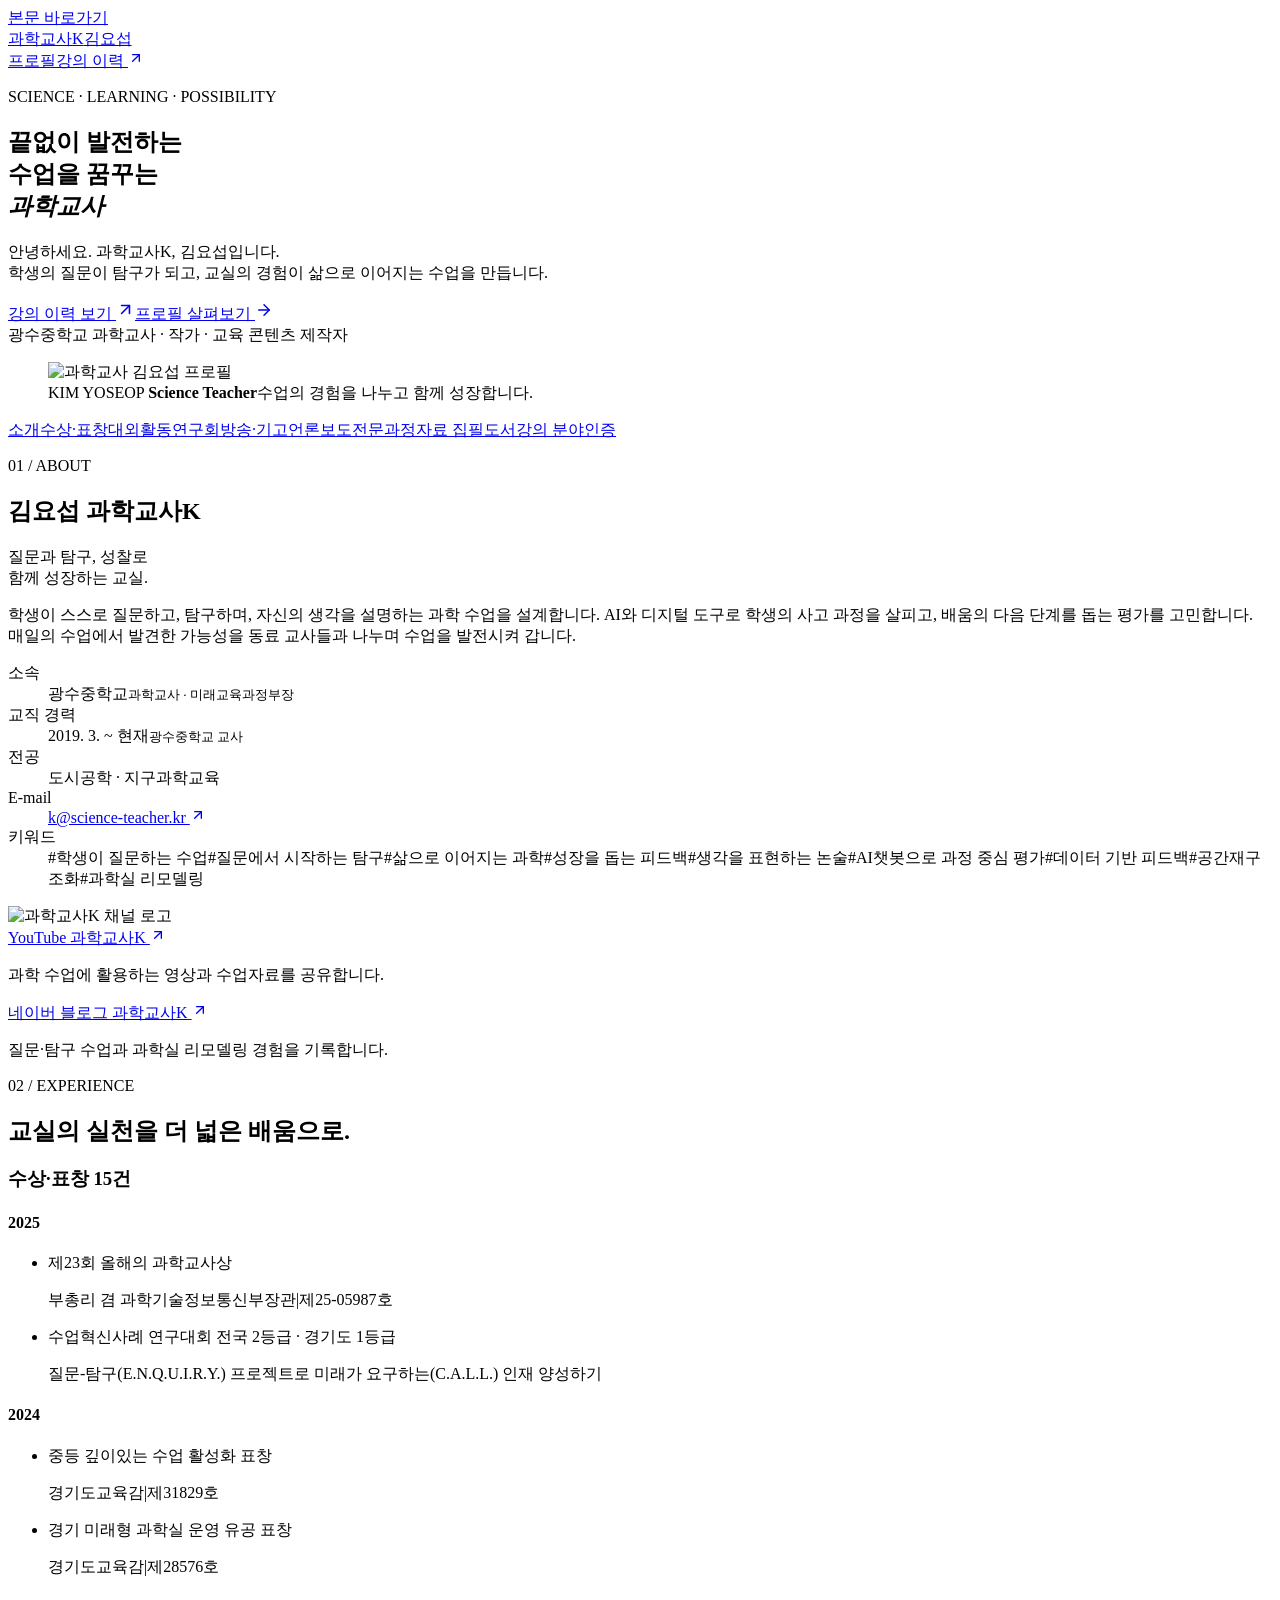
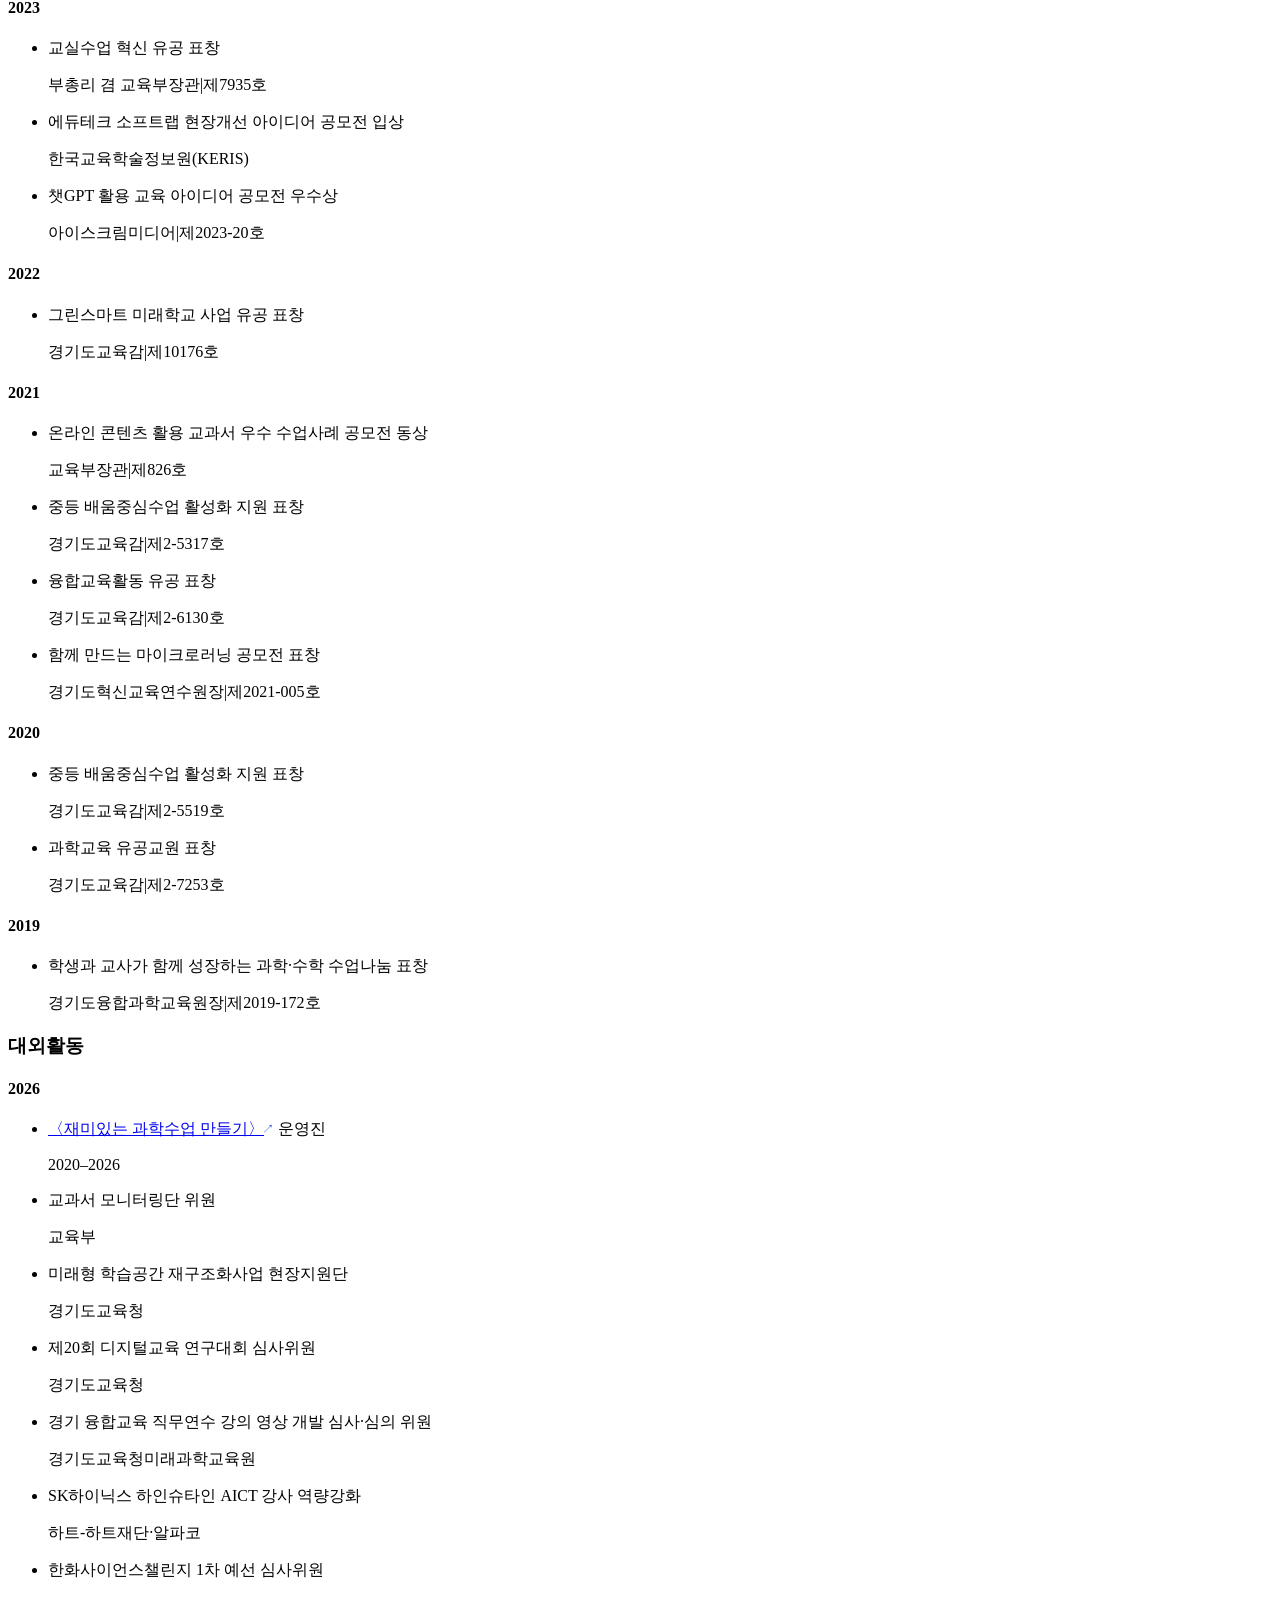
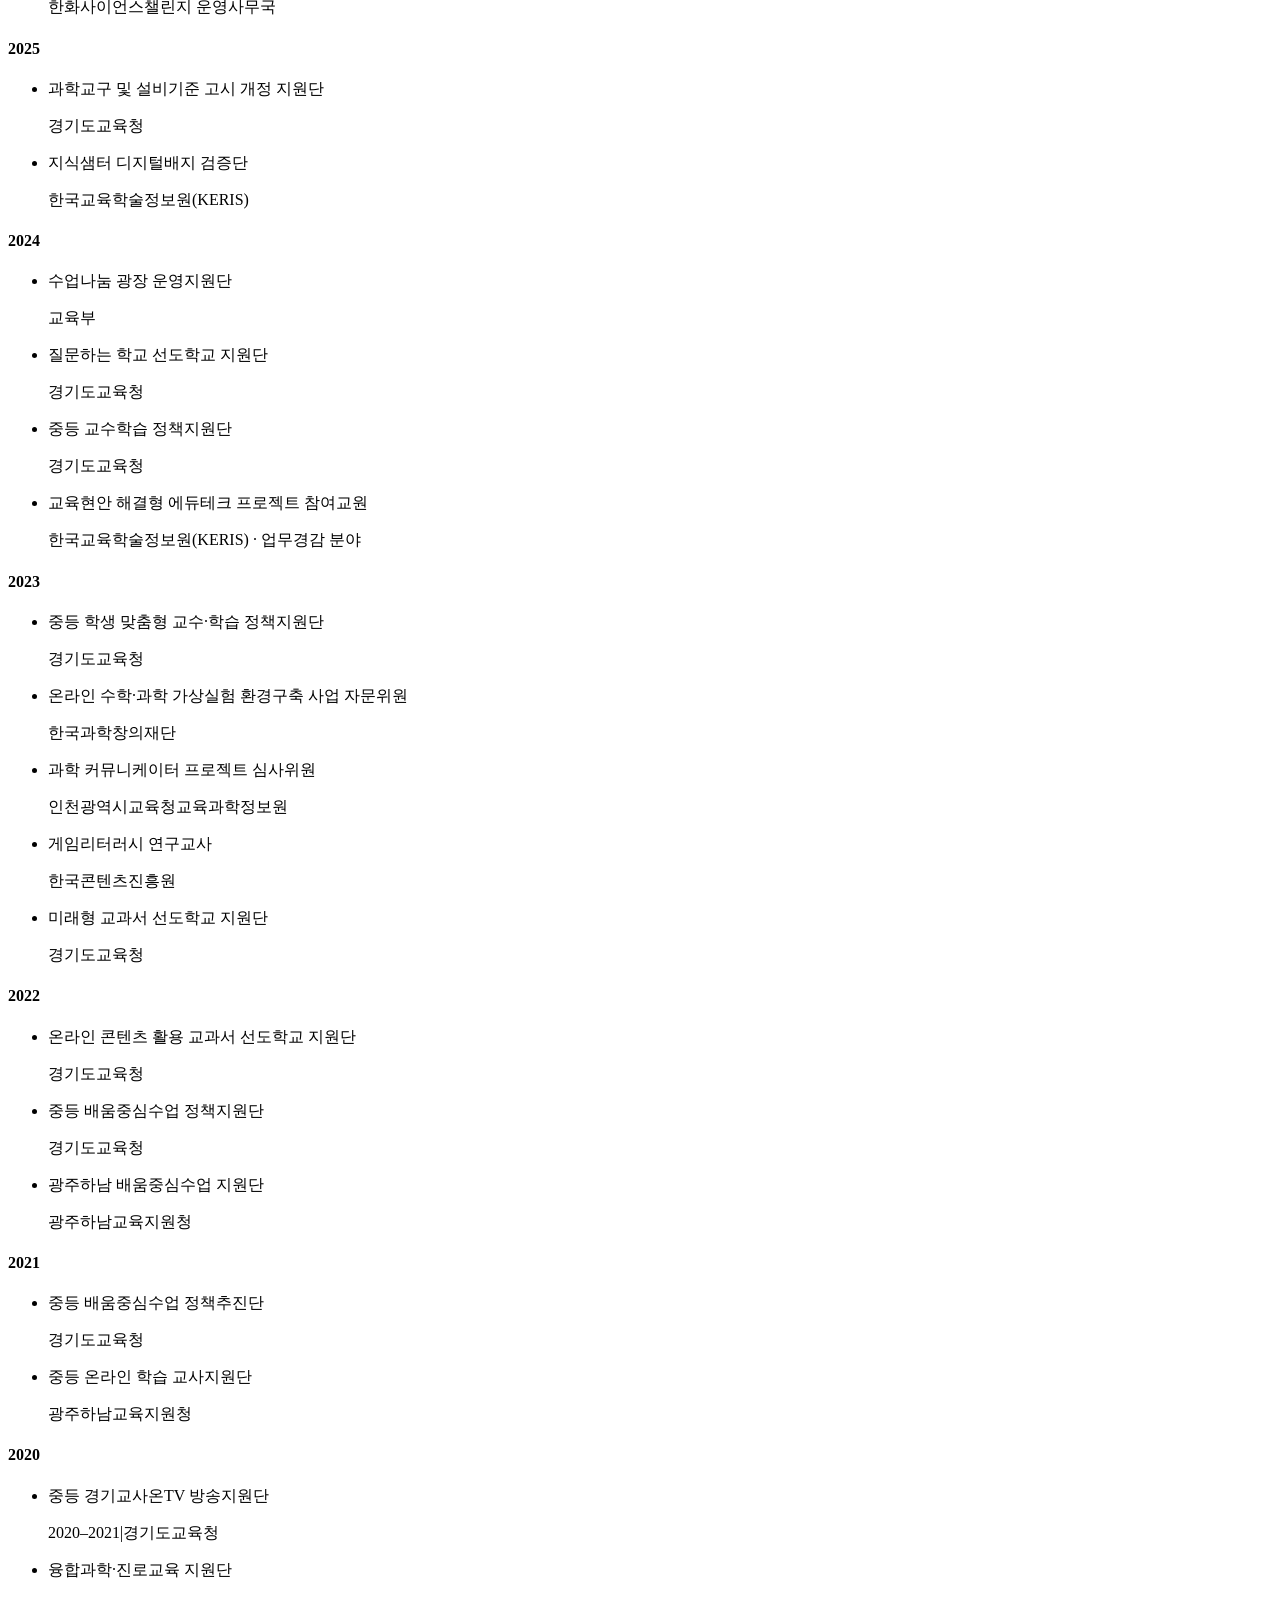
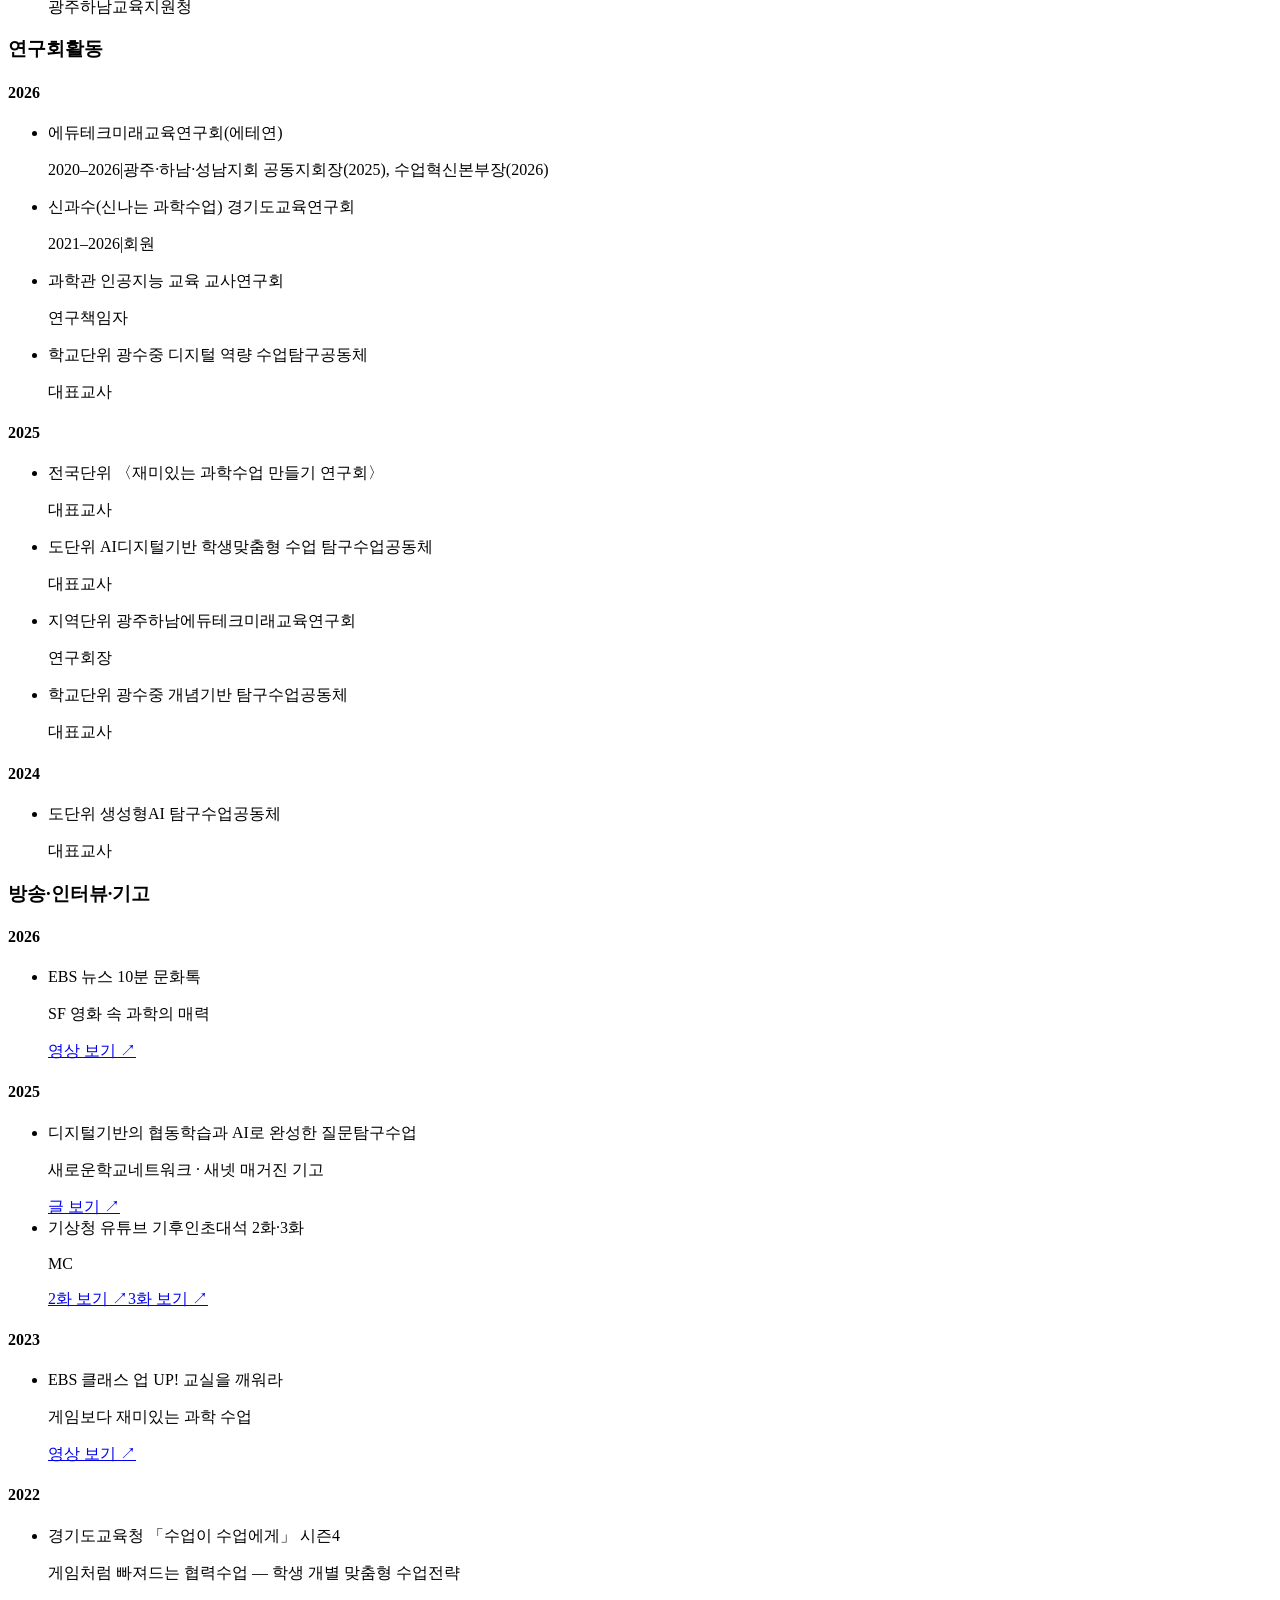
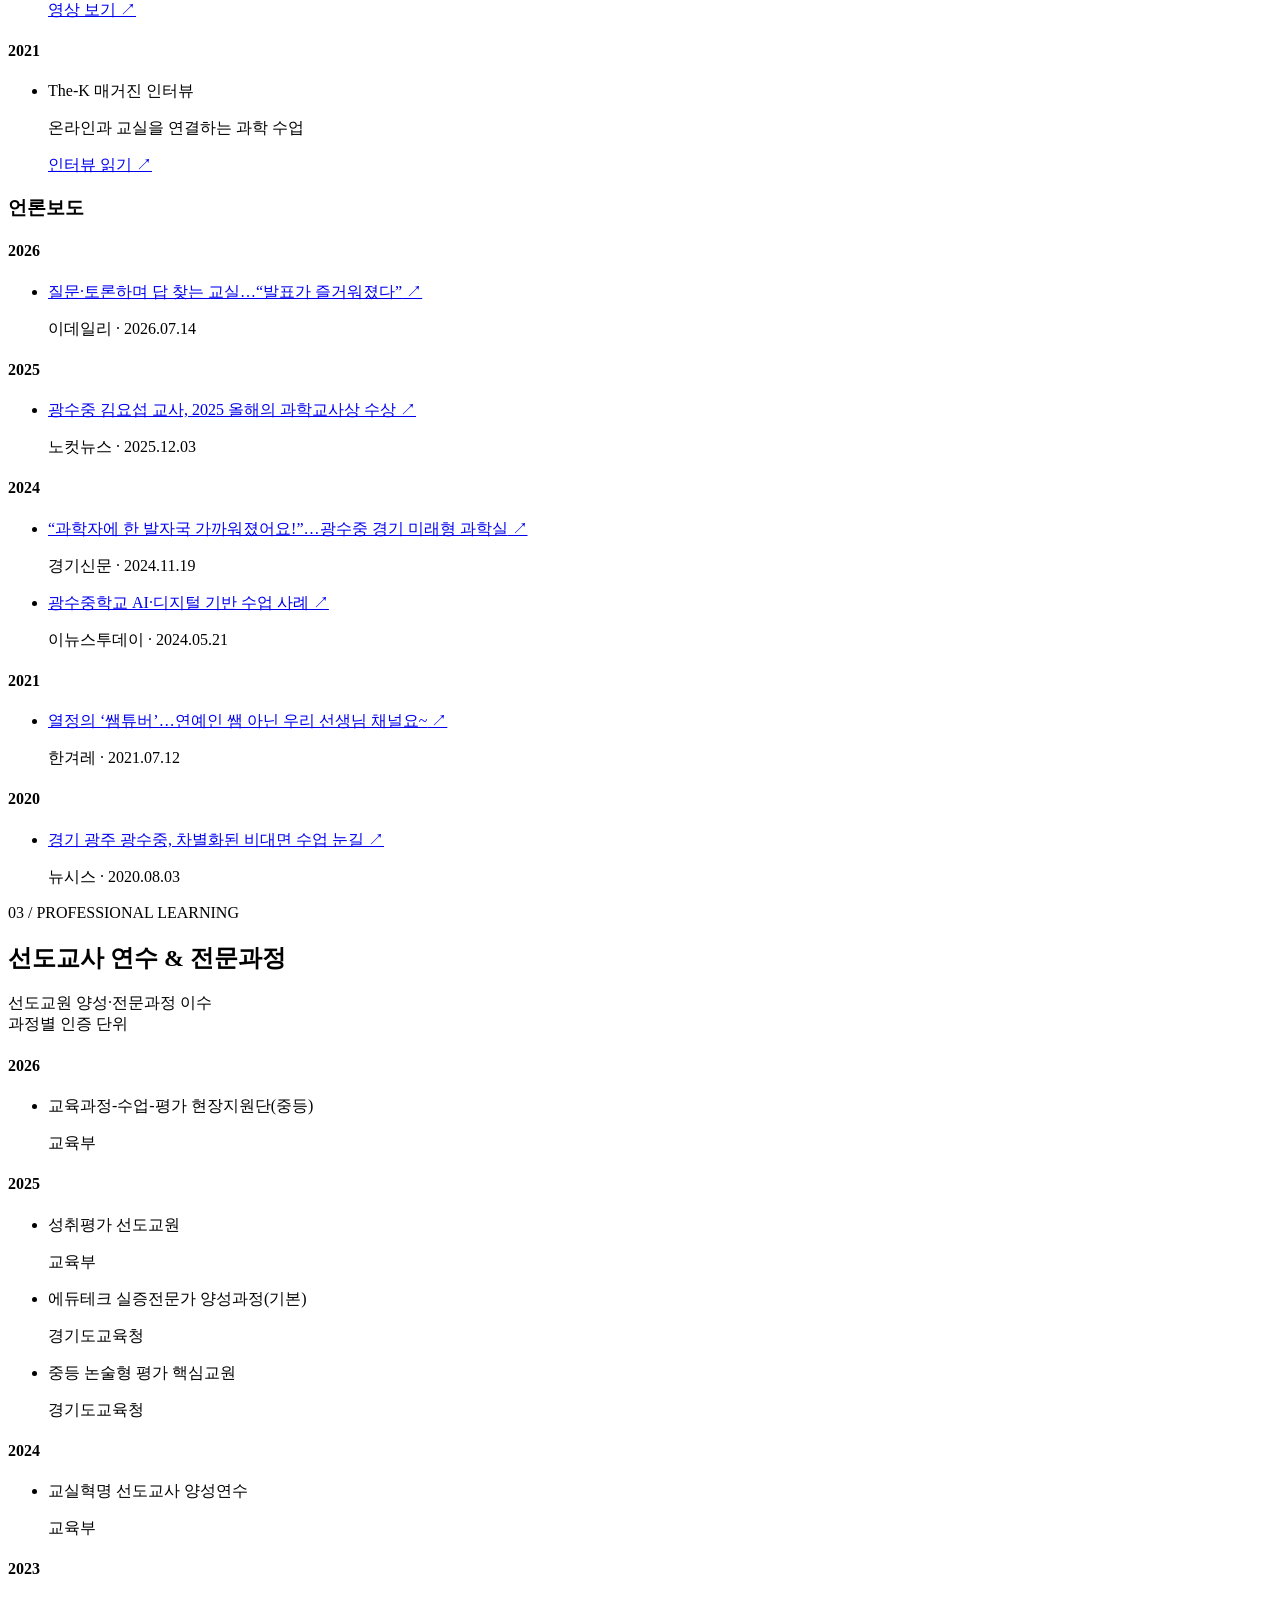
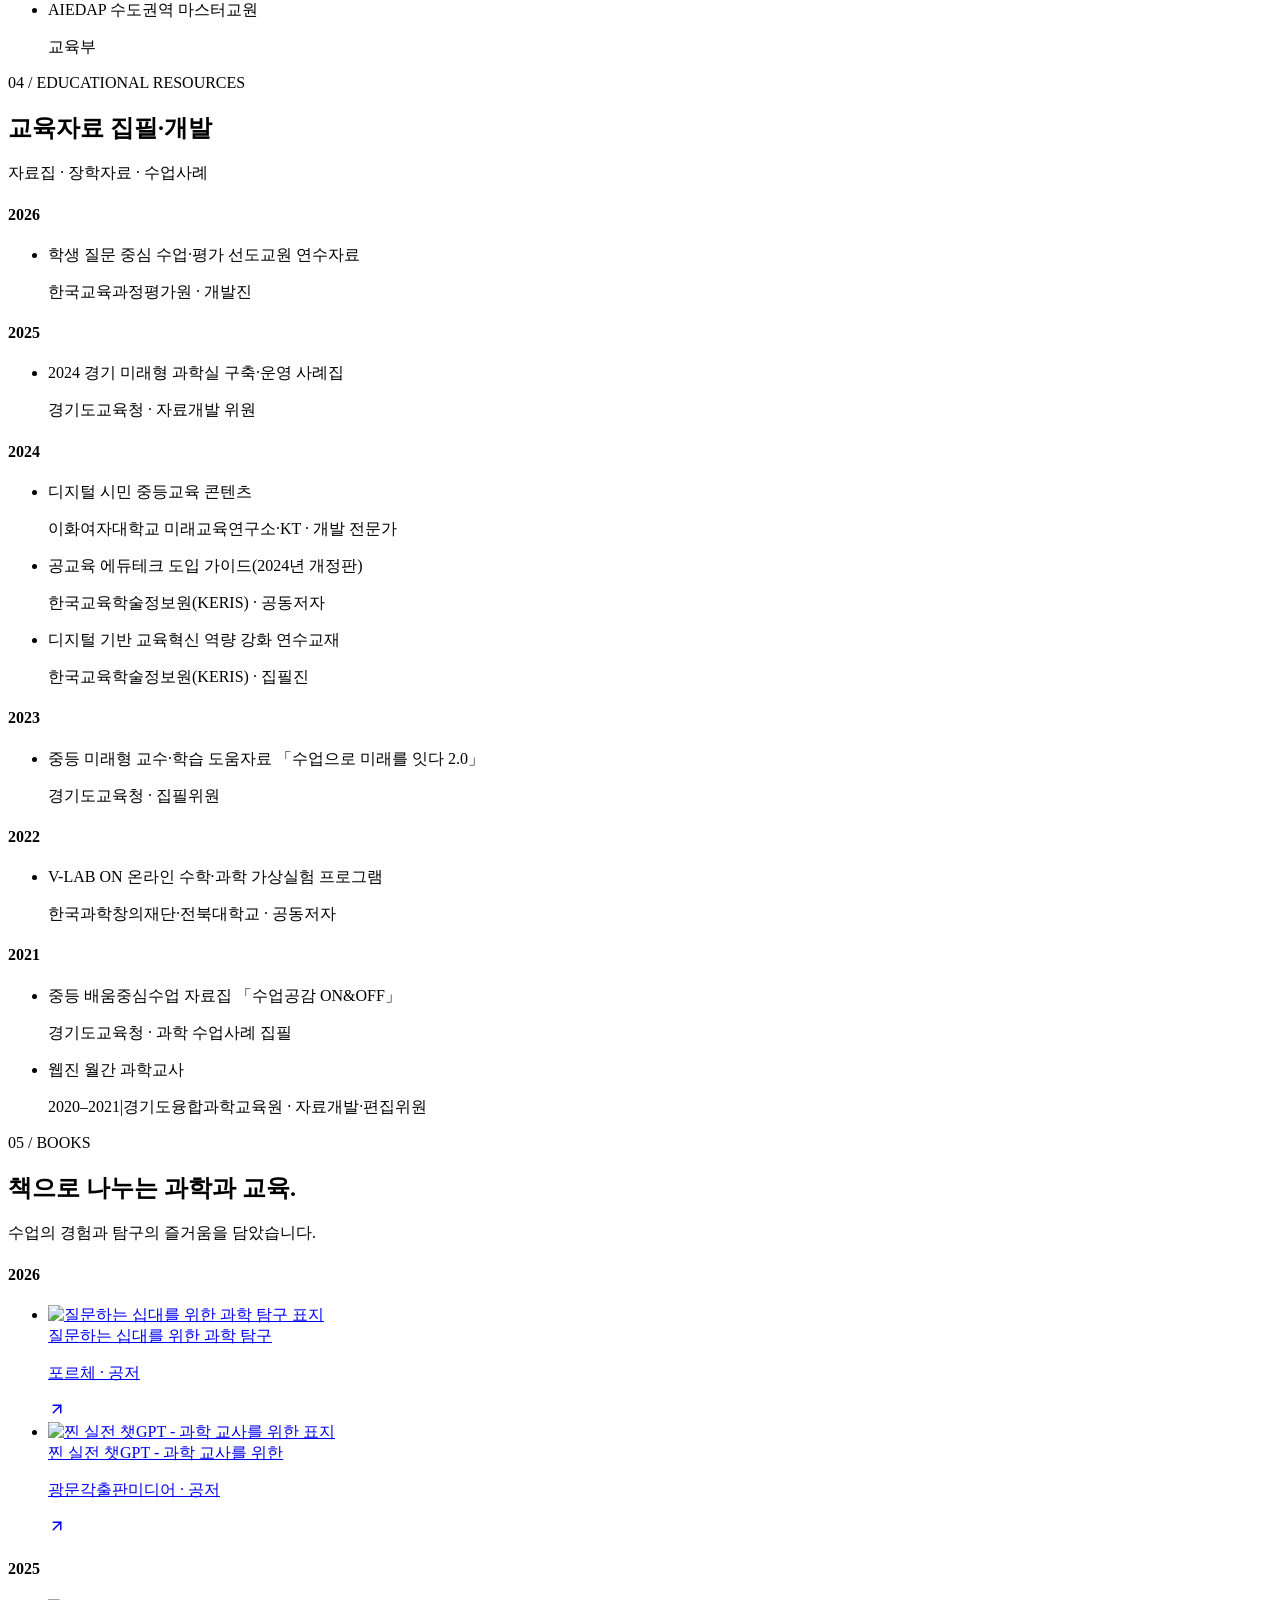
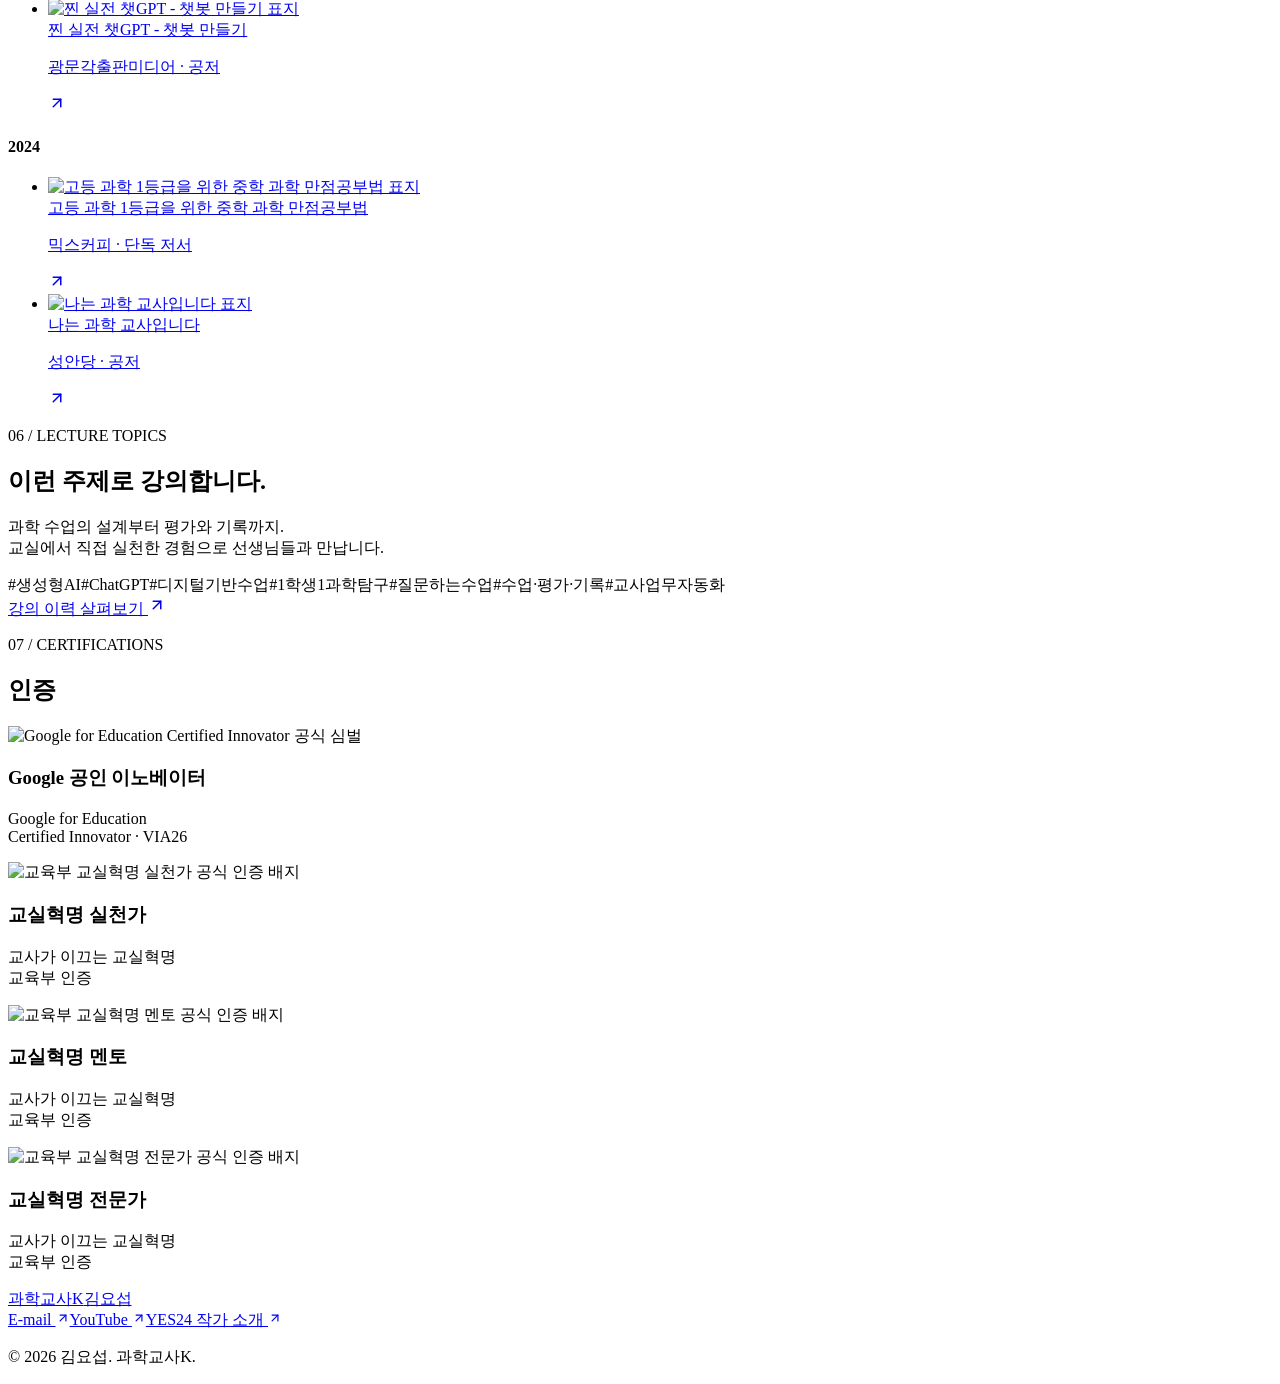
==== commit 8be78e43: "재과만 카페 링크 화살표를 작고 푸른색으로 괄호에 밀착" ====
--- a/index.html
+++ b/index.html
@@ -1,2 +1,2 @@
 <!DOCTYPE html><html lang="ko"><head><meta charSet="utf-8"/><meta name="viewport" content="width=device-width, initial-scale=1"/><link rel="stylesheet" href="/index.Cjan6rFQ.css" data-rsc-css-href="/index.Cjan6rFQ.css" data-precedence="vite-rsc/importer-resources"/><title>과학교사K 김요섭 | 질문하는 수업·AI 교육·교사 연수</title><meta name="description" content="과학교사K 김요섭의 공식 홈페이지. 질문하는 학교·질문있는 수업을 위한 학생 질문 중심 수업 설계, AI·디지털 도구 활용, 과정 중심 평가·논술형 평가, 생활기록부·교사 업무자동화 등 교과를 아우르는 교사 연수 분야와 강의 이력을 소개합니다."/><meta name="keywords" content="과학교사K,김요섭,김요섭 교사,김요섭 강사,질문하는 학교,질문하는학교,질문하는 수업,질문있는 수업,학생 질문 중심 수업,학생 주도 과학탐구,교사 연수,교원 연수,교사 연수 강사,수업 설계,과정 중심 평가,논술형 평가,AI 활용 수업,에듀테크 연수,ChatGPT,Gemini,노트북LM,교육용 챗봇,생활기록부 자동화,교사 업무자동화,공간재구조화,과학실 리모델링"/><meta name="author" content="김요섭 · 과학교사K"/><meta property="og:title" content="과학교사K 김요섭 | 질문하는 수업·AI 교육·교사 연수"/><meta property="og:description" content="학생 질문 중심 수업, AI·디지털 교육, 수업·평가·기록을 나누는 김요섭 교사의 공식 프로필과 강의 이력입니다."/><meta property="og:site_name" content="과학교사K 김요섭"/><meta property="og:type" content="website"/><meta property="og:locale" content="ko_KR"/><meta name="twitter:card" content="summary"/><meta name="twitter:title" content="과학교사K 김요섭 | 질문하는 수업·AI 교육·교사 연수"/><meta name="twitter:description" content="학생 질문 중심 수업, AI·디지털 교육, 수업·평가·기록을 나누는 김요섭 교사의 공식 프로필과 강의 이력입니다."/><link rel="icon" href="/favicon.ico" sizes="any"/><link rel="icon" href="/favicon-32.png" type="image/png" sizes="32x32"/><link rel="apple-touch-icon" href="/apple-touch-icon.png"/>
-</head><body><a class="skip-link" href="#main">본문 바로가기</a><header class="site-header wrap"><a class="brand" href="/">과학교사K<span>김요섭</span></a><nav aria-label="주 메뉴"><a href="/" aria-current="page">프로필</a><a href="/lectures">강의 이력 <svg xmlns="http://www.w3.org/2000/svg" width="16" height="16" viewBox="0 0 24 24" fill="none" stroke="currentColor" stroke-width="2" stroke-linecap="round" stroke-linejoin="round" class="lucide lucide-arrow-up-right" aria-hidden="true"><path d="M7 7h10v10"></path><path d="M7 17 17 7"></path></svg></a></nav></header><main id="main"><section class="hero wrap"><div class="hero-copy"><p class="eyebrow">SCIENCE · LEARNING · POSSIBILITY</p><h1>끝없이 발전하는<br/>수업을 꿈꾸는<br/><em>과학교사</em></h1><p class="intro">안녕하세요. 과학교사K, 김요섭입니다.<br/>학생의 질문이 탐구가 되고, 교실의 경험이 삶으로 이어지는 수업을 만듭니다.</p><div class="hero-actions"><a class="primary-link" href="/lectures">강의 이력 보기 <svg xmlns="http://www.w3.org/2000/svg" width="19" height="19" viewBox="0 0 24 24" fill="none" stroke="currentColor" stroke-width="2" stroke-linecap="round" stroke-linejoin="round" class="lucide lucide-arrow-up-right" aria-hidden="true"><path d="M7 7h10v10"></path><path d="M7 17 17 7"></path></svg></a><a class="text-link" href="#profile">프로필 살펴보기 <svg xmlns="http://www.w3.org/2000/svg" width="18" height="18" viewBox="0 0 24 24" fill="none" stroke="currentColor" stroke-width="2" stroke-linecap="round" stroke-linejoin="round" class="lucide lucide-arrow-right" aria-hidden="true"><path d="M5 12h14"></path><path d="m12 5 7 7-7 7"></path></svg></a></div><div class="hero-note"><span class="status-dot"></span>광수중학교 과학교사 · 작가 · 교육 콘텐츠 제작자</div></div><figure class="portrait-card"><div class="portrait-frame"><img src="/portrait.webp" alt="과학교사 김요섭 프로필" width="1248" height="2752" loading="lazy" fetchPriority="high" decoding="async" class="portrait" data-nimg="1"/></div><figcaption class="portrait-meta"><span class="portrait-label">KIM YOSEOP <b>Science Teacher</b></span><span class="portrait-caption">수업의 경험을 나누고 함께 성장합니다.</span></figcaption></figure></section><div class="profile-layout wrap"><aside class="profile-nav"><nav aria-label="프로필 항목 바로가기"><a href="#profile">소개</a><a href="#awards">수상·표창</a><a href="#external">대외활동</a><a href="#research">연구회</a><a href="#broadcasts">방송·기고</a><a href="#press">언론보도</a><a href="#training">전문과정</a><a href="#resources">자료 집필</a><a href="#books">도서</a><a href="#topics">강의 분야</a><a href="#certifications">인증</a></nav></aside><div class="profile-content"><section class="profile-section wrap" id="profile"><div class="section-grid"><div class="section-heading"><p class="eyebrow">01 / ABOUT</p><h2>김요섭<!-- --> <!-- -->과학교사K</h2><p>질문과 탐구, 성찰로<br/>함께 성장하는 교실.</p></div><div><p class="section-copy about-copy">학생이 스스로 질문하고, 탐구하며, 자신의 생각을 설명하는 과학 수업을 설계합니다. AI와 디지털 도구로 학생의 사고 과정을 살피고, 배움의 다음 단계를 돕는 평가를 고민합니다. 매일의 수업에서 발견한 가능성을 동료 교사들과 나누며 수업을 발전시켜 갑니다.</p><dl class="profile-details"><div><dt>소속</dt><dd>광수중학교<small>과학교사 · 미래교육과정부장</small></dd></div><div><dt>교직 경력</dt><dd>2019. 3. ~ 현재<small>광수중학교 교사</small></dd></div><div><dt>전공</dt><dd>도시공학 · 지구과학교육</dd></div><div><dt>E-mail</dt><dd><a class="contact-mail" href="mailto:k@science-teacher.kr">k@science-teacher.kr <svg xmlns="http://www.w3.org/2000/svg" width="16" height="16" viewBox="0 0 24 24" fill="none" stroke="currentColor" stroke-width="2" stroke-linecap="round" stroke-linejoin="round" class="lucide lucide-arrow-up-right" aria-hidden="true"><path d="M7 7h10v10"></path><path d="M7 17 17 7"></path></svg></a></dd></div><div><dt>키워드</dt><dd class="profile-keywords"><span>#학생이 질문하는 수업</span><span>#질문에서 시작하는 탐구</span><span>#삶으로 이어지는 과학</span><span>#성장을 돕는 피드백</span><span>#생각을 표현하는 논술</span><span>#AI챗봇으로 과정 중심 평가</span><span>#데이터 기반 피드백</span><span>#공간재구조화</span><span>#과학실 리모델링</span></dd></div></dl><div class="channel-strip"><img src="/channel-logo.webp" alt="과학교사K 채널 로고" width="104" height="104" loading="lazy" decoding="async" data-nimg="1"/><div class="channel-links"><div class="channel-row"><a href="https://www.youtube.com/@%EA%B3%BC%ED%95%99%EA%B5%90%EC%82%ACK" target="_blank" rel="noreferrer">YouTube 과학교사K <svg xmlns="http://www.w3.org/2000/svg" width="16" height="16" viewBox="0 0 24 24" fill="none" stroke="currentColor" stroke-width="2" stroke-linecap="round" stroke-linejoin="round" class="lucide lucide-arrow-up-right" aria-hidden="true"><path d="M7 7h10v10"></path><path d="M7 17 17 7"></path></svg></a><p>과학 수업에 활용하는 영상과 수업자료를 공유합니다.</p></div><div class="channel-row"><a href="https://blog.naver.com/obafgkim" target="_blank" rel="noreferrer">네이버 블로그 과학교사K <svg xmlns="http://www.w3.org/2000/svg" width="16" height="16" viewBox="0 0 24 24" fill="none" stroke="currentColor" stroke-width="2" stroke-linecap="round" stroke-linejoin="round" class="lucide lucide-arrow-up-right" aria-hidden="true"><path d="M7 7h10v10"></path><path d="M7 17 17 7"></path></svg></a><p>질문·탐구 수업과 과학실 리모델링 경험을 기록합니다.</p></div></div></div></div></div></section><section class="profile-section wrap"><div class="section-grid"><div class="section-heading"><p class="eyebrow">02 / EXPERIENCE</p><h2>교실의 실천을<!-- --> <!-- -->더 넓은 배움으로.</h2></div><div><div class="credential-group awards-group" id="awards"><h3>수상·표창<!-- --> <span class="section-count">15<!-- -->건</span></h3><div class="activities-by-year"><section class="activity-year"><h4>2025</h4><ul><li><div class="resume-title">제23회 올해의 과학교사상</div><p class="resume-detail"><span>부총리 겸 과학기술정보통신부장관</span><span><span class="year-divider" aria-hidden="true">|</span>제25-05987호</span></p></li><li><div class="resume-title">수업혁신사례 연구대회 전국 2등급 · 경기도 1등급</div><p class="research-title">질문-탐구(E.N.Q.U.I.R.Y.) 프로젝트로 미래가 요구하는(C.A.L.L.) 인재 양성하기</p></li></ul></section><section class="activity-year"><h4>2024</h4><ul><li><div class="resume-title">중등 깊이있는 수업 활성화 표창</div><p class="resume-detail"><span>경기도교육감</span><span><span class="year-divider" aria-hidden="true">|</span>제31829호</span></p></li><li><div class="resume-title">경기 미래형 과학실 운영 유공 표창</div><p class="resume-detail"><span>경기도교육감</span><span><span class="year-divider" aria-hidden="true">|</span>제28576호</span></p></li></ul></section><section class="activity-year"><h4>2023</h4><ul><li><div class="resume-title">교실수업 혁신 유공 표창</div><p class="resume-detail"><span>부총리 겸 교육부장관</span><span><span class="year-divider" aria-hidden="true">|</span>제7935호</span></p></li><li><div class="resume-title">에듀테크 소프트랩 현장개선 아이디어 공모전 입상</div><p class="resume-detail"><span>한국교육학술정보원(KERIS)</span></p></li><li><div class="resume-title">챗GPT 활용 교육 아이디어 공모전 우수상</div><p class="resume-detail"><span>아이스크림미디어</span><span><span class="year-divider" aria-hidden="true">|</span>제2023-20호</span></p></li></ul></section><section class="activity-year"><h4>2022</h4><ul><li><div class="resume-title">그린스마트 미래학교 사업 유공 표창</div><p class="resume-detail"><span>경기도교육감</span><span><span class="year-divider" aria-hidden="true">|</span>제10176호</span></p></li></ul></section><section class="activity-year"><h4>2021</h4><ul><li><div class="resume-title">온라인 콘텐츠 활용 교과서 우수 수업사례 공모전 동상</div><p class="resume-detail"><span>교육부장관</span><span><span class="year-divider" aria-hidden="true">|</span>제826호</span></p></li><li><div class="resume-title">중등 배움중심수업 활성화 지원 표창</div><p class="resume-detail"><span>경기도교육감</span><span><span class="year-divider" aria-hidden="true">|</span>제2-5317호</span></p></li><li><div class="resume-title">융합교육활동 유공 표창</div><p class="resume-detail"><span>경기도교육감</span><span><span class="year-divider" aria-hidden="true">|</span>제2-6130호</span></p></li><li><div class="resume-title">함께 만드는 마이크로러닝 공모전 표창</div><p class="resume-detail"><span>경기도혁신교육연수원장</span><span><span class="year-divider" aria-hidden="true">|</span>제2021-005호</span></p></li></ul></section><section class="activity-year"><h4>2020</h4><ul><li><div class="resume-title">중등 배움중심수업 활성화 지원 표창</div><p class="resume-detail"><span>경기도교육감</span><span><span class="year-divider" aria-hidden="true">|</span>제2-5519호</span></p></li><li><div class="resume-title">과학교육 유공교원 표창</div><p class="resume-detail"><span>경기도교육감</span><span><span class="year-divider" aria-hidden="true">|</span>제2-7253호</span></p></li></ul></section><section class="activity-year"><h4>2019</h4><ul><li><div class="resume-title">학생과 교사가 함께 성장하는 과학·수학 수업나눔 표창</div><p class="resume-detail"><span>경기도융합과학교육원장</span><span><span class="year-divider" aria-hidden="true">|</span>제2019-172호</span></p></li></ul></section></div></div><div class="credential-group external-group" id="external"><h3>대외활동</h3><div class="activities-by-year"><section class="activity-year"><h4>2026</h4><ul><li><div class="resume-title"><a href="https://cafe.daum.net/sedu22" target="_blank" rel="noopener noreferrer">〈재미있는 과학수업 만들기〉<span aria-hidden="true">↗</span></a> 운영진</div><p class="resume-detail"><span>2020–2026</span></p></li><li><div class="resume-title">교과서 모니터링단 위원</div><p class="resume-detail"><span>교육부</span></p></li><li><div class="resume-title">미래형 학습공간 재구조화사업 현장지원단</div><p class="resume-detail"><span>경기도교육청</span></p></li><li><div class="resume-title">제20회 디지털교육 연구대회 심사위원</div><p class="resume-detail"><span>경기도교육청</span></p></li><li><div class="resume-title">경기 융합교육 직무연수 강의 영상 개발 심사·심의 위원</div><p class="resume-detail"><span>경기도교육청미래과학교육원</span></p></li><li><div class="resume-title">SK하이닉스 하인슈타인 AICT 강사 역량강화</div><p class="resume-detail"><span>하트-하트재단·알파코</span></p></li><li><div class="resume-title">한화사이언스챌린지 1차 예선 심사위원</div><p class="resume-detail"><span>한화사이언스챌린지 운영사무국</span></p></li></ul></section><section class="activity-year"><h4>2025</h4><ul><li><div class="resume-title">과학교구 및 설비기준 고시 개정 지원단</div><p class="resume-detail"><span>경기도교육청</span></p></li><li><div class="resume-title">지식샘터 디지털배지 검증단</div><p class="resume-detail"><span>한국교육학술정보원(KERIS)</span></p></li></ul></section><section class="activity-year"><h4>2024</h4><ul><li><div class="resume-title">수업나눔 광장 운영지원단</div><p class="resume-detail"><span>교육부</span></p></li><li><div class="resume-title">질문하는 학교 선도학교 지원단</div><p class="resume-detail"><span>경기도교육청</span></p></li><li><div class="resume-title">중등 교수학습 정책지원단</div><p class="resume-detail"><span>경기도교육청</span></p></li><li><div class="resume-title">교육현안 해결형 에듀테크 프로젝트 참여교원</div><p class="resume-detail"><span>한국교육학술정보원(KERIS) · 업무경감 분야</span></p></li></ul></section><section class="activity-year"><h4>2023</h4><ul><li><div class="resume-title">중등 학생 맞춤형 교수·학습 정책지원단</div><p class="resume-detail"><span>경기도교육청</span></p></li><li><div class="resume-title">온라인 수학·과학 가상실험 환경구축 사업 자문위원</div><p class="resume-detail"><span>한국과학창의재단</span></p></li><li><div class="resume-title">과학 커뮤니케이터 프로젝트 심사위원</div><p class="resume-detail"><span>인천광역시교육청교육과학정보원</span></p></li><li><div class="resume-title">게임리터러시 연구교사</div><p class="resume-detail"><span>한국콘텐츠진흥원</span></p></li><li><div class="resume-title">미래형 교과서 선도학교 지원단</div><p class="resume-detail"><span>경기도교육청</span></p></li></ul></section><section class="activity-year"><h4>2022</h4><ul><li><div class="resume-title">온라인 콘텐츠 활용 교과서 선도학교 지원단</div><p class="resume-detail"><span>경기도교육청</span></p></li><li><div class="resume-title">중등 배움중심수업 정책지원단</div><p class="resume-detail"><span>경기도교육청</span></p></li><li><div class="resume-title">광주하남 배움중심수업 지원단</div><p class="resume-detail"><span>광주하남교육지원청</span></p></li></ul></section><section class="activity-year"><h4>2021</h4><ul><li><div class="resume-title">중등 배움중심수업 정책추진단</div><p class="resume-detail"><span>경기도교육청</span></p></li><li><div class="resume-title">중등 온라인 학습 교사지원단</div><p class="resume-detail"><span>광주하남교육지원청</span></p></li></ul></section><section class="activity-year"><h4>2020</h4><ul><li><div class="resume-title">중등 경기교사온TV 방송지원단</div><p class="resume-detail"><span>2020–2021</span><span class="year-divider" aria-hidden="true">|</span><span>경기도교육청</span></p></li><li><div class="resume-title">융합과학·진로교육 지원단</div><p class="resume-detail"><span>광주하남교육지원청</span></p></li></ul></section></div></div><div class="credential-group research-group" id="research"><h3>연구회활동</h3><div class="activities-by-year"><section class="activity-year"><h4>2026</h4><ul><li><div class="resume-title">에듀테크미래교육연구회(에테연)</div><p class="resume-detail"><span>2020–2026</span><span class="year-divider" aria-hidden="true">|</span>광주·하남·성남지회 공동지회장(2025), 수업혁신본부장(2026)</p></li><li><div class="resume-title">신과수(신나는 과학수업) 경기도교육연구회</div><p class="resume-detail"><span>2021–2026</span><span class="year-divider" aria-hidden="true">|</span>회원</p></li><li><div class="resume-title">과학관 인공지능 교육 교사연구회</div><p class="resume-detail"><span>연구책임자</span></p></li><li><div class="resume-title">학교단위 광수중 디지털 역량 수업탐구공동체</div><p class="resume-detail"><span>대표교사</span></p></li></ul></section><section class="activity-year"><h4>2025</h4><ul><li><div class="resume-title">전국단위 〈재미있는 과학수업 만들기 연구회〉</div><p class="resume-detail"><span>대표교사</span></p></li><li><div class="resume-title">도단위 AI디지털기반 학생맞춤형 수업 탐구수업공동체</div><p class="resume-detail"><span>대표교사</span></p></li><li><div class="resume-title">지역단위 광주하남에듀테크미래교육연구회</div><p class="resume-detail"><span>연구회장</span></p></li><li><div class="resume-title">학교단위 광수중 개념기반 탐구수업공동체</div><p class="resume-detail"><span>대표교사</span></p></li></ul></section><section class="activity-year"><h4>2024</h4><ul><li><div class="resume-title">도단위 생성형AI 탐구수업공동체</div><p class="resume-detail"><span>대표교사</span></p></li></ul></section></div></div><div class="credential-group" id="broadcasts"><h3>방송·인터뷰·기고</h3><div class="activities-by-year"><section class="activity-year"><h4>2026</h4><ul><li><div class="resume-title">EBS 뉴스 10분 문화톡</div><p class="resume-detail">SF 영화 속 과학의 매력</p><div class="media-links"><a href="https://www.youtube.com/watch?v=vOYNERDF6ms" target="_blank" rel="noreferrer" aria-label="EBS 뉴스 10분 문화톡 영상 보기">영상 보기<!-- --> ↗</a></div></li></ul></section><section class="activity-year"><h4>2025</h4><ul><li><div class="resume-title">디지털기반의 협동학습과 AI로 완성한 질문탐구수업</div><p class="resume-detail">새로운학교네트워크 · 새넷 매거진 기고</p><div class="media-links"><a href="https://brunch.co.kr/@36cac28a4163401/116" target="_blank" rel="noreferrer" aria-label="디지털기반의 협동학습과 AI로 완성한 질문탐구수업 글 보기">글 보기<!-- --> ↗</a></div></li><li><div class="resume-title">기상청 유튜브 기후인초대석 2화·3화</div><p class="resume-detail">MC</p><div class="media-links"><a href="https://www.youtube.com/watch?v=xS3yrJSyLQk" target="_blank" rel="noreferrer" aria-label="기상청 유튜브 기후인초대석 2화·3화 2화 보기">2화 보기<!-- --> ↗</a><a href="https://www.youtube.com/watch?v=YHXwu2OKgMY" target="_blank" rel="noreferrer" aria-label="기상청 유튜브 기후인초대석 2화·3화 3화 보기">3화 보기<!-- --> ↗</a></div></li></ul></section><section class="activity-year"><h4>2023</h4><ul><li><div class="resume-title">EBS 클래스 업 UP! 교실을 깨워라</div><p class="resume-detail">게임보다 재미있는 과학 수업</p><div class="media-links"><a href="https://www.youtube.com/watch?v=njBpmQTimPo" target="_blank" rel="noreferrer" aria-label="EBS 클래스 업 UP! 교실을 깨워라 영상 보기">영상 보기<!-- --> ↗</a></div></li></ul></section><section class="activity-year"><h4>2022</h4><ul><li><div class="resume-title">경기도교육청 「수업이 수업에게」 시즌4</div><p class="resume-detail">게임처럼 빠져드는 협력수업 — 학생 개별 맞춤형 수업전략</p><div class="media-links"><a href="https://www.youtube.com/watch?v=W8YiNtd2aBg&amp;t=344s" target="_blank" rel="noreferrer" aria-label="경기도교육청 「수업이 수업에게」 시즌4 영상 보기">영상 보기<!-- --> ↗</a></div></li></ul></section><section class="activity-year"><h4>2021</h4><ul><li><div class="resume-title">The-K 매거진 인터뷰</div><p class="resume-detail">온라인과 교실을 연결하는 과학 수업</p><div class="media-links"><a href="https://www.thekmagazine.co.kr/data/theK_2109/sub2_03.php" target="_blank" rel="noreferrer" aria-label="The-K 매거진 인터뷰 인터뷰 읽기">인터뷰 읽기<!-- --> ↗</a></div></li></ul></section></div></div><div class="credential-group" id="press"><h3>언론보도</h3><div class="activities-by-year"><section class="activity-year"><h4>2026</h4><ul><li class="press-row"><div class="resume-title"><a class="press-title-link" href="https://www.edaily.co.kr/news/newspath.asp?newsid=02099206645514520" target="_blank" rel="noreferrer">질문·토론하며 답 찾는 교실…“발표가 즐거워졌다”<span aria-hidden="true"> ↗</span></a></div><p class="press-detail">이데일리<!-- --> · <!-- -->2026.07.14</p><div class="media-links" hidden=""><a href="https://www.edaily.co.kr/news/newspath.asp?newsid=02099206645514520" target="_blank" rel="noreferrer" aria-label="질문·토론하며 답 찾는 교실…“발표가 즐거워졌다” 기사 보기">기사 보기<!-- --> ↗</a></div></li></ul></section><section class="activity-year"><h4>2025</h4><ul><li class="press-row"><div class="resume-title"><a class="press-title-link" href="https://www.nocutnews.co.kr/news/6437696?utm_source=naver&amp;utm_medium=article&amp;utm_campaign=20251203030015" target="_blank" rel="noreferrer">광수중 김요섭 교사, 2025 올해의 과학교사상 수상<span aria-hidden="true"> ↗</span></a></div><p class="press-detail">노컷뉴스<!-- --> · <!-- -->2025.12.03</p><div class="media-links" hidden=""><a href="https://www.nocutnews.co.kr/news/6437696?utm_source=naver&amp;utm_medium=article&amp;utm_campaign=20251203030015" target="_blank" rel="noreferrer" aria-label="광수중 김요섭 교사, 2025 올해의 과학교사상 수상 기사 보기">기사 보기<!-- --> ↗</a></div></li></ul></section><section class="activity-year"><h4>2024</h4><ul><li class="press-row"><div class="resume-title"><a class="press-title-link" href="https://www.kgnews.co.kr/news/article.html?no=817783" target="_blank" rel="noreferrer">“과학자에 한 발자국 가까워졌어요!”…광수중 경기 미래형 과학실<span aria-hidden="true"> ↗</span></a></div><p class="press-detail">경기신문<!-- --> · <!-- -->2024.11.19</p><div class="media-links" hidden=""><a href="https://www.kgnews.co.kr/news/article.html?no=817783" target="_blank" rel="noreferrer" aria-label="“과학자에 한 발자국 가까워졌어요!”…광수중 경기 미래형 과학실 기사 보기">기사 보기<!-- --> ↗</a></div></li><li class="press-row"><div class="resume-title"><a class="press-title-link" href="https://www.enewstoday.co.kr/news/articleView.html?idxno=2130225" target="_blank" rel="noreferrer">광수중학교 AI·디지털 기반 수업 사례<span aria-hidden="true"> ↗</span></a></div><p class="press-detail">이뉴스투데이<!-- --> · <!-- -->2024.05.21</p><div class="media-links" hidden=""><a href="https://www.enewstoday.co.kr/news/articleView.html?idxno=2130225" target="_blank" rel="noreferrer" aria-label="광수중학교 AI·디지털 기반 수업 사례 기사 보기">기사 보기<!-- --> ↗</a></div></li></ul></section><section class="activity-year"><h4>2021</h4><ul><li class="press-row"><div class="resume-title"><a class="press-title-link" href="https://www.hani.co.kr/arti/area/capital/1003102.html" target="_blank" rel="noreferrer">열정의 ‘쌤튜버’…연예인 쌤 아닌 우리 선생님 채널요~<span aria-hidden="true"> ↗</span></a></div><p class="press-detail">한겨레<!-- --> · <!-- -->2021.07.12</p><div class="media-links" hidden=""><a href="https://www.hani.co.kr/arti/area/capital/1003102.html" target="_blank" rel="noreferrer" aria-label="열정의 ‘쌤튜버’…연예인 쌤 아닌 우리 선생님 채널요~ 기사 보기">기사 보기<!-- --> ↗</a></div></li></ul></section><section class="activity-year"><h4>2020</h4><ul><li class="press-row"><div class="resume-title"><a class="press-title-link" href="https://www.newsis.com/view/NISX20200803_0001116624" target="_blank" rel="noreferrer">경기 광주 광수중, 차별화된 비대면 수업 눈길<span aria-hidden="true"> ↗</span></a></div><p class="press-detail">뉴시스<!-- --> · <!-- -->2020.08.03</p><div class="media-links" hidden=""><a href="https://www.newsis.com/view/NISX20200803_0001116624" target="_blank" rel="noreferrer" aria-label="경기 광주 광수중, 차별화된 비대면 수업 눈길 기사 보기">기사 보기<!-- --> ↗</a></div></li></ul></section></div></div></div></div></section><div class="training-section" id="training"><section class="profile-section wrap"><div class="section-grid"><div class="section-heading"><p class="eyebrow">03 / PROFESSIONAL LEARNING</p><h2>선도교사 연수<!-- --> <!-- -->&amp; 전문과정</h2><p>선도교원 양성·전문과정 이수<br/>과정별 인증 단위</p></div><div><div class="activities-by-year"><section class="activity-year"><h4>2026</h4><ul><li><div class="resume-title">교육과정-수업-평가 현장지원단(중등)</div><p class="resume-detail"><span>교육부</span></p></li></ul></section><section class="activity-year"><h4>2025</h4><ul><li><div class="resume-title">성취평가 선도교원</div><p class="resume-detail"><span>교육부</span></p></li><li><div class="resume-title">에듀테크 실증전문가 양성과정(기본)</div><p class="resume-detail"><span>경기도교육청</span></p></li><li><div class="resume-title">중등 논술형 평가 핵심교원</div><p class="resume-detail"><span>경기도교육청</span></p></li></ul></section><section class="activity-year"><h4>2024</h4><ul><li><div class="resume-title">교실혁명 선도교사 양성연수</div><p class="resume-detail"><span>교육부</span></p></li></ul></section><section class="activity-year"><h4>2023</h4><ul><li><div class="resume-title">AIEDAP 수도권역 마스터교원</div><p class="resume-detail"><span>교육부</span></p></li></ul></section></div></div></div></section></div><section class="profile-section wrap" id="resources"><div class="section-grid"><div class="section-heading"><p class="eyebrow">04 / EDUCATIONAL RESOURCES</p><h2>교육자료<!-- --> <!-- -->집필·개발</h2><p>자료집 · 장학자료 · 수업사례</p></div><div class="activities-by-year"><section class="activity-year"><h4>2026</h4><ul><li><div class="resume-title">학생 질문 중심 수업·평가 선도교원 연수자료</div><p class="resume-detail"><span>한국교육과정평가원 · 개발진</span></p></li></ul></section><section class="activity-year"><h4>2025</h4><ul><li><div class="resume-title">2024 경기 미래형 과학실 구축·운영 사례집</div><p class="resume-detail"><span>경기도교육청 · 자료개발 위원</span></p></li></ul></section><section class="activity-year"><h4>2024</h4><ul><li><div class="resume-title">디지털 시민 중등교육 콘텐츠</div><p class="resume-detail"><span>이화여자대학교 미래교육연구소·KT · 개발 전문가</span></p></li><li><div class="resume-title">공교육 에듀테크 도입 가이드(2024년 개정판)</div><p class="resume-detail"><span>한국교육학술정보원(KERIS) · 공동저자</span></p></li><li><div class="resume-title">디지털 기반 교육혁신 역량 강화 연수교재</div><p class="resume-detail"><span>한국교육학술정보원(KERIS) · 집필진</span></p></li></ul></section><section class="activity-year"><h4>2023</h4><ul><li><div class="resume-title">중등 미래형 교수·학습 도움자료 「수업으로 미래를 잇다 2.0」</div><p class="resume-detail"><span>경기도교육청 · 집필위원</span></p></li></ul></section><section class="activity-year"><h4>2022</h4><ul><li><div class="resume-title">V-LAB ON 온라인 수학·과학 가상실험 프로그램</div><p class="resume-detail"><span>한국과학창의재단·전북대학교 · 공동저자</span></p></li></ul></section><section class="activity-year"><h4>2021</h4><ul><li><div class="resume-title">중등 배움중심수업 자료집 「수업공감 ON&amp;OFF」</div><p class="resume-detail"><span>경기도교육청 · 과학 수업사례 집필</span></p></li><li><div class="resume-title">웹진 월간 과학교사</div><p class="resume-detail"><span>2020–2021</span><span class="year-divider" aria-hidden="true">|</span>경기도융합과학교육원 · 자료개발·편집위원</p></li></ul></section></div></div></section><section class="profile-section wrap" id="books"><div class="section-grid"><div class="section-heading"><p class="eyebrow">05 / BOOKS</p><h2>책으로 나누는<!-- --> <!-- -->과학과 교육.</h2><p>수업의 경험과 탐구의 즐거움을 담았습니다.</p></div><div class="books-by-year"><section class="activity-year book-year-group"><h4>2026</h4><ul class="books-list"><li><a class="book-link" href="https://www.yes24.com/product/goods/183238275" target="_blank" rel="noreferrer"><img src="/book-183238275.webp" alt="질문하는 십대를 위한 과학 탐구 표지" width="72" height="104" loading="lazy" decoding="async" class="book-cover" data-nimg="1"/><div><div class="book-title">질문하는 십대를 위한 과학 탐구</div><p class="book-meta">포르체<!-- --> · <!-- -->공저</p></div><svg xmlns="http://www.w3.org/2000/svg" width="18" height="18" viewBox="0 0 24 24" fill="none" stroke="currentColor" stroke-width="2" stroke-linecap="round" stroke-linejoin="round" class="lucide lucide-arrow-up-right" aria-hidden="true"><path d="M7 7h10v10"></path><path d="M7 17 17 7"></path></svg></a></li><li><a class="book-link" href="https://www.yes24.com/product/goods/181023150" target="_blank" rel="noreferrer"><img src="/book-181023150.webp" alt="찐 실전 챗GPT - 과학 교사를 위한 표지" width="72" height="104" loading="lazy" decoding="async" class="book-cover" data-nimg="1"/><div><div class="book-title">찐 실전 챗GPT - 과학 교사를 위한</div><p class="book-meta">광문각출판미디어<!-- --> · <!-- -->공저</p></div><svg xmlns="http://www.w3.org/2000/svg" width="18" height="18" viewBox="0 0 24 24" fill="none" stroke="currentColor" stroke-width="2" stroke-linecap="round" stroke-linejoin="round" class="lucide lucide-arrow-up-right" aria-hidden="true"><path d="M7 7h10v10"></path><path d="M7 17 17 7"></path></svg></a></li></ul></section><section class="activity-year book-year-group"><h4>2025</h4><ul class="books-list"><li><a class="book-link" href="https://www.yes24.com/product/goods/145383562" target="_blank" rel="noreferrer"><img src="/book-145383562.webp" alt="찐 실전 챗GPT - 챗봇 만들기 표지" width="72" height="104" loading="lazy" decoding="async" class="book-cover" data-nimg="1"/><div><div class="book-title">찐 실전 챗GPT - 챗봇 만들기</div><p class="book-meta">광문각출판미디어<!-- --> · <!-- -->공저</p></div><svg xmlns="http://www.w3.org/2000/svg" width="18" height="18" viewBox="0 0 24 24" fill="none" stroke="currentColor" stroke-width="2" stroke-linecap="round" stroke-linejoin="round" class="lucide lucide-arrow-up-right" aria-hidden="true"><path d="M7 7h10v10"></path><path d="M7 17 17 7"></path></svg></a></li></ul></section><section class="activity-year book-year-group"><h4>2024</h4><ul class="books-list"><li><a class="book-link" href="https://www.yes24.com/product/goods/130135046" target="_blank" rel="noreferrer"><img src="/book-130135046.webp" alt="고등 과학 1등급을 위한 중학 과학 만점공부법 표지" width="72" height="104" loading="lazy" decoding="async" class="book-cover" data-nimg="1"/><div><div class="book-title">고등 과학 1등급을 위한 중학 과학 만점공부법</div><p class="book-meta">믹스커피<!-- --> · <!-- -->단독 저서</p></div><svg xmlns="http://www.w3.org/2000/svg" width="18" height="18" viewBox="0 0 24 24" fill="none" stroke="currentColor" stroke-width="2" stroke-linecap="round" stroke-linejoin="round" class="lucide lucide-arrow-up-right" aria-hidden="true"><path d="M7 7h10v10"></path><path d="M7 17 17 7"></path></svg></a></li><li><a class="book-link" href="https://www.yes24.com/product/goods/124926273" target="_blank" rel="noreferrer"><img src="/book-124926273.webp" alt="나는 과학 교사입니다 표지" width="72" height="104" loading="lazy" decoding="async" class="book-cover" data-nimg="1"/><div><div class="book-title">나는 과학 교사입니다</div><p class="book-meta">성안당<!-- --> · <!-- -->공저</p></div><svg xmlns="http://www.w3.org/2000/svg" width="18" height="18" viewBox="0 0 24 24" fill="none" stroke="currentColor" stroke-width="2" stroke-linecap="round" stroke-linejoin="round" class="lucide lucide-arrow-up-right" aria-hidden="true"><path d="M7 7h10v10"></path><path d="M7 17 17 7"></path></svg></a></li></ul></section></div></div></section><div class="topic-section" id="topics"><section class="profile-section wrap"><p class="eyebrow">06 / LECTURE TOPICS</p><h2>이런 주제로 강의합니다.</h2><p class="section-copy">과학 수업의 설계부터 평가와 기록까지.<br/>교실에서 직접 실천한 경험으로 선생님들과 만납니다.</p><div class="tags"><span class="tag">#생성형AI</span><span class="tag">#ChatGPT</span><span class="tag">#디지털기반수업</span><span class="tag">#1학생1과학탐구</span><span class="tag">#질문하는수업</span><span class="tag">#수업·평가·기록</span><span class="tag">#교사업무자동화</span></div><div class="topic-bottom"><a class="primary-link" href="/lectures">강의 이력 살펴보기 <svg xmlns="http://www.w3.org/2000/svg" width="18" height="18" viewBox="0 0 24 24" fill="none" stroke="currentColor" stroke-width="2" stroke-linecap="round" stroke-linejoin="round" class="lucide lucide-arrow-up-right" aria-hidden="true"><path d="M7 7h10v10"></path><path d="M7 17 17 7"></path></svg></a></div></section></div><section class="profile-section wrap certifications" id="certifications"><div class="certification-heading"><p class="eyebrow">07 / CERTIFICATIONS</p><h2>인증</h2></div><div class="certification-grid"><div class="certification-item google-cert"><div class="badge-image"><img src="/google-certified-innovator-symbol.webp" alt="Google for Education Certified Innovator 공식 심벌" width="76" height="130" loading="lazy" decoding="async" data-nimg="1"/></div><h3>Google 공인 이노베이터</h3><p>Google for Education<br/>Certified Innovator · VIA26</p></div><div class="certification-item"><div class="badge-image"><img src="/classroom-revolution-practitioner.webp" alt="교육부 교실혁명 실천가 공식 인증 배지" width="124" height="124" loading="lazy" decoding="async" data-nimg="1"/></div><h3>교실혁명 <!-- -->실천가</h3><p>교사가 이끄는 교실혁명<br/>교육부 인증</p></div><div class="certification-item"><div class="badge-image"><img src="/classroom-revolution-mentor.webp" alt="교육부 교실혁명 멘토 공식 인증 배지" width="124" height="124" loading="lazy" decoding="async" data-nimg="1"/></div><h3>교실혁명 <!-- -->멘토</h3><p>교사가 이끄는 교실혁명<br/>교육부 인증</p></div><div class="certification-item"><div class="badge-image"><img src="/classroom-revolution-expert.webp" alt="교육부 교실혁명 전문가 공식 인증 배지" width="124" height="124" loading="lazy" decoding="async" data-nimg="1"/></div><h3>교실혁명 <!-- -->전문가</h3><p>교사가 이끄는 교실혁명<br/>교육부 인증</p></div></div></section></div></div></main><footer class="site-footer wrap"><a class="brand" href="/">과학교사K<span>김요섭</span></a><div class="footer-links"><a href="mailto:k@science-teacher.kr">E-mail <svg xmlns="http://www.w3.org/2000/svg" width="14" height="14" viewBox="0 0 24 24" fill="none" stroke="currentColor" stroke-width="2" stroke-linecap="round" stroke-linejoin="round" class="lucide lucide-arrow-up-right" aria-hidden="true"><path d="M7 7h10v10"></path><path d="M7 17 17 7"></path></svg></a><a href="https://www.youtube.com/@%EA%B3%BC%ED%95%99%EA%B5%90%EC%82%ACK" target="_blank" rel="noreferrer">YouTube <svg xmlns="http://www.w3.org/2000/svg" width="14" height="14" viewBox="0 0 24 24" fill="none" stroke="currentColor" stroke-width="2" stroke-linecap="round" stroke-linejoin="round" class="lucide lucide-arrow-up-right" aria-hidden="true"><path d="M7 7h10v10"></path><path d="M7 17 17 7"></path></svg></a><a href="https://www.yes24.com/product/author/421370" target="_blank" rel="noreferrer">YES24 작가 소개 <svg xmlns="http://www.w3.org/2000/svg" width="14" height="14" viewBox="0 0 24 24" fill="none" stroke="currentColor" stroke-width="2" stroke-linecap="round" stroke-linejoin="round" class="lucide lucide-arrow-up-right" aria-hidden="true"><path d="M7 7h10v10"></path><path d="M7 17 17 7"></path></svg></a></div><p>© <!-- -->2026<!-- --> 김요섭. 과학교사K.</p></footer><script src="/site-ui.c149a2d800.js" defer></script></body></html>+</head><body><a class="skip-link" href="#main">본문 바로가기</a><header class="site-header wrap"><a class="brand" href="/">과학교사K<span>김요섭</span></a><nav aria-label="주 메뉴"><a href="/" aria-current="page">프로필</a><a href="/lectures">강의 이력 <svg xmlns="http://www.w3.org/2000/svg" width="16" height="16" viewBox="0 0 24 24" fill="none" stroke="currentColor" stroke-width="2" stroke-linecap="round" stroke-linejoin="round" class="lucide lucide-arrow-up-right" aria-hidden="true"><path d="M7 7h10v10"></path><path d="M7 17 17 7"></path></svg></a></nav></header><main id="main"><section class="hero wrap"><div class="hero-copy"><p class="eyebrow">SCIENCE · LEARNING · POSSIBILITY</p><h1>끝없이 발전하는<br/>수업을 꿈꾸는<br/><em>과학교사</em></h1><p class="intro">안녕하세요. 과학교사K, 김요섭입니다.<br/>학생의 질문이 탐구가 되고, 교실의 경험이 삶으로 이어지는 수업을 만듭니다.</p><div class="hero-actions"><a class="primary-link" href="/lectures">강의 이력 보기 <svg xmlns="http://www.w3.org/2000/svg" width="19" height="19" viewBox="0 0 24 24" fill="none" stroke="currentColor" stroke-width="2" stroke-linecap="round" stroke-linejoin="round" class="lucide lucide-arrow-up-right" aria-hidden="true"><path d="M7 7h10v10"></path><path d="M7 17 17 7"></path></svg></a><a class="text-link" href="#profile">프로필 살펴보기 <svg xmlns="http://www.w3.org/2000/svg" width="18" height="18" viewBox="0 0 24 24" fill="none" stroke="currentColor" stroke-width="2" stroke-linecap="round" stroke-linejoin="round" class="lucide lucide-arrow-right" aria-hidden="true"><path d="M5 12h14"></path><path d="m12 5 7 7-7 7"></path></svg></a></div><div class="hero-note"><span class="status-dot"></span>광수중학교 과학교사 · 작가 · 교육 콘텐츠 제작자</div></div><figure class="portrait-card"><div class="portrait-frame"><img src="/portrait.webp" alt="과학교사 김요섭 프로필" width="1248" height="2752" loading="lazy" fetchPriority="high" decoding="async" class="portrait" data-nimg="1"/></div><figcaption class="portrait-meta"><span class="portrait-label">KIM YOSEOP <b>Science Teacher</b></span><span class="portrait-caption">수업의 경험을 나누고 함께 성장합니다.</span></figcaption></figure></section><div class="profile-layout wrap"><aside class="profile-nav"><nav aria-label="프로필 항목 바로가기"><a href="#profile">소개</a><a href="#awards">수상·표창</a><a href="#external">대외활동</a><a href="#research">연구회</a><a href="#broadcasts">방송·기고</a><a href="#press">언론보도</a><a href="#training">전문과정</a><a href="#resources">자료 집필</a><a href="#books">도서</a><a href="#topics">강의 분야</a><a href="#certifications">인증</a></nav></aside><div class="profile-content"><section class="profile-section wrap" id="profile"><div class="section-grid"><div class="section-heading"><p class="eyebrow">01 / ABOUT</p><h2>김요섭<!-- --> <!-- -->과학교사K</h2><p>질문과 탐구, 성찰로<br/>함께 성장하는 교실.</p></div><div><p class="section-copy about-copy">학생이 스스로 질문하고, 탐구하며, 자신의 생각을 설명하는 과학 수업을 설계합니다. AI와 디지털 도구로 학생의 사고 과정을 살피고, 배움의 다음 단계를 돕는 평가를 고민합니다. 매일의 수업에서 발견한 가능성을 동료 교사들과 나누며 수업을 발전시켜 갑니다.</p><dl class="profile-details"><div><dt>소속</dt><dd>광수중학교<small>과학교사 · 미래교육과정부장</small></dd></div><div><dt>교직 경력</dt><dd>2019. 3. ~ 현재<small>광수중학교 교사</small></dd></div><div><dt>전공</dt><dd>도시공학 · 지구과학교육</dd></div><div><dt>E-mail</dt><dd><a class="contact-mail" href="mailto:k@science-teacher.kr">k@science-teacher.kr <svg xmlns="http://www.w3.org/2000/svg" width="16" height="16" viewBox="0 0 24 24" fill="none" stroke="currentColor" stroke-width="2" stroke-linecap="round" stroke-linejoin="round" class="lucide lucide-arrow-up-right" aria-hidden="true"><path d="M7 7h10v10"></path><path d="M7 17 17 7"></path></svg></a></dd></div><div><dt>키워드</dt><dd class="profile-keywords"><span>#학생이 질문하는 수업</span><span>#질문에서 시작하는 탐구</span><span>#삶으로 이어지는 과학</span><span>#성장을 돕는 피드백</span><span>#생각을 표현하는 논술</span><span>#AI챗봇으로 과정 중심 평가</span><span>#데이터 기반 피드백</span><span>#공간재구조화</span><span>#과학실 리모델링</span></dd></div></dl><div class="channel-strip"><img src="/channel-logo.webp" alt="과학교사K 채널 로고" width="104" height="104" loading="lazy" decoding="async" data-nimg="1"/><div class="channel-links"><div class="channel-row"><a href="https://www.youtube.com/@%EA%B3%BC%ED%95%99%EA%B5%90%EC%82%ACK" target="_blank" rel="noreferrer">YouTube 과학교사K <svg xmlns="http://www.w3.org/2000/svg" width="16" height="16" viewBox="0 0 24 24" fill="none" stroke="currentColor" stroke-width="2" stroke-linecap="round" stroke-linejoin="round" class="lucide lucide-arrow-up-right" aria-hidden="true"><path d="M7 7h10v10"></path><path d="M7 17 17 7"></path></svg></a><p>과학 수업에 활용하는 영상과 수업자료를 공유합니다.</p></div><div class="channel-row"><a href="https://blog.naver.com/obafgkim" target="_blank" rel="noreferrer">네이버 블로그 과학교사K <svg xmlns="http://www.w3.org/2000/svg" width="16" height="16" viewBox="0 0 24 24" fill="none" stroke="currentColor" stroke-width="2" stroke-linecap="round" stroke-linejoin="round" class="lucide lucide-arrow-up-right" aria-hidden="true"><path d="M7 7h10v10"></path><path d="M7 17 17 7"></path></svg></a><p>질문·탐구 수업과 과학실 리모델링 경험을 기록합니다.</p></div></div></div></div></div></section><section class="profile-section wrap"><div class="section-grid"><div class="section-heading"><p class="eyebrow">02 / EXPERIENCE</p><h2>교실의 실천을<!-- --> <!-- -->더 넓은 배움으로.</h2></div><div><div class="credential-group awards-group" id="awards"><h3>수상·표창<!-- --> <span class="section-count">15<!-- -->건</span></h3><div class="activities-by-year"><section class="activity-year"><h4>2025</h4><ul><li><div class="resume-title">제23회 올해의 과학교사상</div><p class="resume-detail"><span>부총리 겸 과학기술정보통신부장관</span><span><span class="year-divider" aria-hidden="true">|</span>제25-05987호</span></p></li><li><div class="resume-title">수업혁신사례 연구대회 전국 2등급 · 경기도 1등급</div><p class="research-title">질문-탐구(E.N.Q.U.I.R.Y.) 프로젝트로 미래가 요구하는(C.A.L.L.) 인재 양성하기</p></li></ul></section><section class="activity-year"><h4>2024</h4><ul><li><div class="resume-title">중등 깊이있는 수업 활성화 표창</div><p class="resume-detail"><span>경기도교육감</span><span><span class="year-divider" aria-hidden="true">|</span>제31829호</span></p></li><li><div class="resume-title">경기 미래형 과학실 운영 유공 표창</div><p class="resume-detail"><span>경기도교육감</span><span><span class="year-divider" aria-hidden="true">|</span>제28576호</span></p></li></ul></section><section class="activity-year"><h4>2023</h4><ul><li><div class="resume-title">교실수업 혁신 유공 표창</div><p class="resume-detail"><span>부총리 겸 교육부장관</span><span><span class="year-divider" aria-hidden="true">|</span>제7935호</span></p></li><li><div class="resume-title">에듀테크 소프트랩 현장개선 아이디어 공모전 입상</div><p class="resume-detail"><span>한국교육학술정보원(KERIS)</span></p></li><li><div class="resume-title">챗GPT 활용 교육 아이디어 공모전 우수상</div><p class="resume-detail"><span>아이스크림미디어</span><span><span class="year-divider" aria-hidden="true">|</span>제2023-20호</span></p></li></ul></section><section class="activity-year"><h4>2022</h4><ul><li><div class="resume-title">그린스마트 미래학교 사업 유공 표창</div><p class="resume-detail"><span>경기도교육감</span><span><span class="year-divider" aria-hidden="true">|</span>제10176호</span></p></li></ul></section><section class="activity-year"><h4>2021</h4><ul><li><div class="resume-title">온라인 콘텐츠 활용 교과서 우수 수업사례 공모전 동상</div><p class="resume-detail"><span>교육부장관</span><span><span class="year-divider" aria-hidden="true">|</span>제826호</span></p></li><li><div class="resume-title">중등 배움중심수업 활성화 지원 표창</div><p class="resume-detail"><span>경기도교육감</span><span><span class="year-divider" aria-hidden="true">|</span>제2-5317호</span></p></li><li><div class="resume-title">융합교육활동 유공 표창</div><p class="resume-detail"><span>경기도교육감</span><span><span class="year-divider" aria-hidden="true">|</span>제2-6130호</span></p></li><li><div class="resume-title">함께 만드는 마이크로러닝 공모전 표창</div><p class="resume-detail"><span>경기도혁신교육연수원장</span><span><span class="year-divider" aria-hidden="true">|</span>제2021-005호</span></p></li></ul></section><section class="activity-year"><h4>2020</h4><ul><li><div class="resume-title">중등 배움중심수업 활성화 지원 표창</div><p class="resume-detail"><span>경기도교육감</span><span><span class="year-divider" aria-hidden="true">|</span>제2-5519호</span></p></li><li><div class="resume-title">과학교육 유공교원 표창</div><p class="resume-detail"><span>경기도교육감</span><span><span class="year-divider" aria-hidden="true">|</span>제2-7253호</span></p></li></ul></section><section class="activity-year"><h4>2019</h4><ul><li><div class="resume-title">학생과 교사가 함께 성장하는 과학·수학 수업나눔 표창</div><p class="resume-detail"><span>경기도융합과학교육원장</span><span><span class="year-divider" aria-hidden="true">|</span>제2019-172호</span></p></li></ul></section></div></div><div class="credential-group external-group" id="external"><h3>대외활동</h3><div class="activities-by-year"><section class="activity-year"><h4>2026</h4><ul><li><div class="resume-title"><a href="https://cafe.daum.net/sedu22" target="_blank" rel="noopener noreferrer" style="white-space:nowrap">〈재미있는 과학수업 만들기〉<span aria-hidden="true" style="display:inline-block;margin-left:-2px;color:#2458e6;font-size:12px;font-weight:400;line-height:1;vertical-align:1px">↗</span></a> 운영진</div><p class="resume-detail"><span>2020–2026</span></p></li><li><div class="resume-title">교과서 모니터링단 위원</div><p class="resume-detail"><span>교육부</span></p></li><li><div class="resume-title">미래형 학습공간 재구조화사업 현장지원단</div><p class="resume-detail"><span>경기도교육청</span></p></li><li><div class="resume-title">제20회 디지털교육 연구대회 심사위원</div><p class="resume-detail"><span>경기도교육청</span></p></li><li><div class="resume-title">경기 융합교육 직무연수 강의 영상 개발 심사·심의 위원</div><p class="resume-detail"><span>경기도교육청미래과학교육원</span></p></li><li><div class="resume-title">SK하이닉스 하인슈타인 AICT 강사 역량강화</div><p class="resume-detail"><span>하트-하트재단·알파코</span></p></li><li><div class="resume-title">한화사이언스챌린지 1차 예선 심사위원</div><p class="resume-detail"><span>한화사이언스챌린지 운영사무국</span></p></li></ul></section><section class="activity-year"><h4>2025</h4><ul><li><div class="resume-title">과학교구 및 설비기준 고시 개정 지원단</div><p class="resume-detail"><span>경기도교육청</span></p></li><li><div class="resume-title">지식샘터 디지털배지 검증단</div><p class="resume-detail"><span>한국교육학술정보원(KERIS)</span></p></li></ul></section><section class="activity-year"><h4>2024</h4><ul><li><div class="resume-title">수업나눔 광장 운영지원단</div><p class="resume-detail"><span>교육부</span></p></li><li><div class="resume-title">질문하는 학교 선도학교 지원단</div><p class="resume-detail"><span>경기도교육청</span></p></li><li><div class="resume-title">중등 교수학습 정책지원단</div><p class="resume-detail"><span>경기도교육청</span></p></li><li><div class="resume-title">교육현안 해결형 에듀테크 프로젝트 참여교원</div><p class="resume-detail"><span>한국교육학술정보원(KERIS) · 업무경감 분야</span></p></li></ul></section><section class="activity-year"><h4>2023</h4><ul><li><div class="resume-title">중등 학생 맞춤형 교수·학습 정책지원단</div><p class="resume-detail"><span>경기도교육청</span></p></li><li><div class="resume-title">온라인 수학·과학 가상실험 환경구축 사업 자문위원</div><p class="resume-detail"><span>한국과학창의재단</span></p></li><li><div class="resume-title">과학 커뮤니케이터 프로젝트 심사위원</div><p class="resume-detail"><span>인천광역시교육청교육과학정보원</span></p></li><li><div class="resume-title">게임리터러시 연구교사</div><p class="resume-detail"><span>한국콘텐츠진흥원</span></p></li><li><div class="resume-title">미래형 교과서 선도학교 지원단</div><p class="resume-detail"><span>경기도교육청</span></p></li></ul></section><section class="activity-year"><h4>2022</h4><ul><li><div class="resume-title">온라인 콘텐츠 활용 교과서 선도학교 지원단</div><p class="resume-detail"><span>경기도교육청</span></p></li><li><div class="resume-title">중등 배움중심수업 정책지원단</div><p class="resume-detail"><span>경기도교육청</span></p></li><li><div class="resume-title">광주하남 배움중심수업 지원단</div><p class="resume-detail"><span>광주하남교육지원청</span></p></li></ul></section><section class="activity-year"><h4>2021</h4><ul><li><div class="resume-title">중등 배움중심수업 정책추진단</div><p class="resume-detail"><span>경기도교육청</span></p></li><li><div class="resume-title">중등 온라인 학습 교사지원단</div><p class="resume-detail"><span>광주하남교육지원청</span></p></li></ul></section><section class="activity-year"><h4>2020</h4><ul><li><div class="resume-title">중등 경기교사온TV 방송지원단</div><p class="resume-detail"><span>2020–2021</span><span class="year-divider" aria-hidden="true">|</span><span>경기도교육청</span></p></li><li><div class="resume-title">융합과학·진로교육 지원단</div><p class="resume-detail"><span>광주하남교육지원청</span></p></li></ul></section></div></div><div class="credential-group research-group" id="research"><h3>연구회활동</h3><div class="activities-by-year"><section class="activity-year"><h4>2026</h4><ul><li><div class="resume-title">에듀테크미래교육연구회(에테연)</div><p class="resume-detail"><span>2020–2026</span><span class="year-divider" aria-hidden="true">|</span>광주·하남·성남지회 공동지회장(2025), 수업혁신본부장(2026)</p></li><li><div class="resume-title">신과수(신나는 과학수업) 경기도교육연구회</div><p class="resume-detail"><span>2021–2026</span><span class="year-divider" aria-hidden="true">|</span>회원</p></li><li><div class="resume-title">과학관 인공지능 교육 교사연구회</div><p class="resume-detail"><span>연구책임자</span></p></li><li><div class="resume-title">학교단위 광수중 디지털 역량 수업탐구공동체</div><p class="resume-detail"><span>대표교사</span></p></li></ul></section><section class="activity-year"><h4>2025</h4><ul><li><div class="resume-title">전국단위 〈재미있는 과학수업 만들기 연구회〉</div><p class="resume-detail"><span>대표교사</span></p></li><li><div class="resume-title">도단위 AI디지털기반 학생맞춤형 수업 탐구수업공동체</div><p class="resume-detail"><span>대표교사</span></p></li><li><div class="resume-title">지역단위 광주하남에듀테크미래교육연구회</div><p class="resume-detail"><span>연구회장</span></p></li><li><div class="resume-title">학교단위 광수중 개념기반 탐구수업공동체</div><p class="resume-detail"><span>대표교사</span></p></li></ul></section><section class="activity-year"><h4>2024</h4><ul><li><div class="resume-title">도단위 생성형AI 탐구수업공동체</div><p class="resume-detail"><span>대표교사</span></p></li></ul></section></div></div><div class="credential-group" id="broadcasts"><h3>방송·인터뷰·기고</h3><div class="activities-by-year"><section class="activity-year"><h4>2026</h4><ul><li><div class="resume-title">EBS 뉴스 10분 문화톡</div><p class="resume-detail">SF 영화 속 과학의 매력</p><div class="media-links"><a href="https://www.youtube.com/watch?v=vOYNERDF6ms" target="_blank" rel="noreferrer" aria-label="EBS 뉴스 10분 문화톡 영상 보기">영상 보기<!-- --> ↗</a></div></li></ul></section><section class="activity-year"><h4>2025</h4><ul><li><div class="resume-title">디지털기반의 협동학습과 AI로 완성한 질문탐구수업</div><p class="resume-detail">새로운학교네트워크 · 새넷 매거진 기고</p><div class="media-links"><a href="https://brunch.co.kr/@36cac28a4163401/116" target="_blank" rel="noreferrer" aria-label="디지털기반의 협동학습과 AI로 완성한 질문탐구수업 글 보기">글 보기<!-- --> ↗</a></div></li><li><div class="resume-title">기상청 유튜브 기후인초대석 2화·3화</div><p class="resume-detail">MC</p><div class="media-links"><a href="https://www.youtube.com/watch?v=xS3yrJSyLQk" target="_blank" rel="noreferrer" aria-label="기상청 유튜브 기후인초대석 2화·3화 2화 보기">2화 보기<!-- --> ↗</a><a href="https://www.youtube.com/watch?v=YHXwu2OKgMY" target="_blank" rel="noreferrer" aria-label="기상청 유튜브 기후인초대석 2화·3화 3화 보기">3화 보기<!-- --> ↗</a></div></li></ul></section><section class="activity-year"><h4>2023</h4><ul><li><div class="resume-title">EBS 클래스 업 UP! 교실을 깨워라</div><p class="resume-detail">게임보다 재미있는 과학 수업</p><div class="media-links"><a href="https://www.youtube.com/watch?v=njBpmQTimPo" target="_blank" rel="noreferrer" aria-label="EBS 클래스 업 UP! 교실을 깨워라 영상 보기">영상 보기<!-- --> ↗</a></div></li></ul></section><section class="activity-year"><h4>2022</h4><ul><li><div class="resume-title">경기도교육청 「수업이 수업에게」 시즌4</div><p class="resume-detail">게임처럼 빠져드는 협력수업 — 학생 개별 맞춤형 수업전략</p><div class="media-links"><a href="https://www.youtube.com/watch?v=W8YiNtd2aBg&amp;t=344s" target="_blank" rel="noreferrer" aria-label="경기도교육청 「수업이 수업에게」 시즌4 영상 보기">영상 보기<!-- --> ↗</a></div></li></ul></section><section class="activity-year"><h4>2021</h4><ul><li><div class="resume-title">The-K 매거진 인터뷰</div><p class="resume-detail">온라인과 교실을 연결하는 과학 수업</p><div class="media-links"><a href="https://www.thekmagazine.co.kr/data/theK_2109/sub2_03.php" target="_blank" rel="noreferrer" aria-label="The-K 매거진 인터뷰 인터뷰 읽기">인터뷰 읽기<!-- --> ↗</a></div></li></ul></section></div></div><div class="credential-group" id="press"><h3>언론보도</h3><div class="activities-by-year"><section class="activity-year"><h4>2026</h4><ul><li class="press-row"><div class="resume-title"><a class="press-title-link" href="https://www.edaily.co.kr/news/newspath.asp?newsid=02099206645514520" target="_blank" rel="noreferrer">질문·토론하며 답 찾는 교실…“발표가 즐거워졌다”<span aria-hidden="true"> ↗</span></a></div><p class="press-detail">이데일리<!-- --> · <!-- -->2026.07.14</p><div class="media-links" hidden=""><a href="https://www.edaily.co.kr/news/newspath.asp?newsid=02099206645514520" target="_blank" rel="noreferrer" aria-label="질문·토론하며 답 찾는 교실…“발표가 즐거워졌다” 기사 보기">기사 보기<!-- --> ↗</a></div></li></ul></section><section class="activity-year"><h4>2025</h4><ul><li class="press-row"><div class="resume-title"><a class="press-title-link" href="https://www.nocutnews.co.kr/news/6437696?utm_source=naver&amp;utm_medium=article&amp;utm_campaign=20251203030015" target="_blank" rel="noreferrer">광수중 김요섭 교사, 2025 올해의 과학교사상 수상<span aria-hidden="true"> ↗</span></a></div><p class="press-detail">노컷뉴스<!-- --> · <!-- -->2025.12.03</p><div class="media-links" hidden=""><a href="https://www.nocutnews.co.kr/news/6437696?utm_source=naver&amp;utm_medium=article&amp;utm_campaign=20251203030015" target="_blank" rel="noreferrer" aria-label="광수중 김요섭 교사, 2025 올해의 과학교사상 수상 기사 보기">기사 보기<!-- --> ↗</a></div></li></ul></section><section class="activity-year"><h4>2024</h4><ul><li class="press-row"><div class="resume-title"><a class="press-title-link" href="https://www.kgnews.co.kr/news/article.html?no=817783" target="_blank" rel="noreferrer">“과학자에 한 발자국 가까워졌어요!”…광수중 경기 미래형 과학실<span aria-hidden="true"> ↗</span></a></div><p class="press-detail">경기신문<!-- --> · <!-- -->2024.11.19</p><div class="media-links" hidden=""><a href="https://www.kgnews.co.kr/news/article.html?no=817783" target="_blank" rel="noreferrer" aria-label="“과학자에 한 발자국 가까워졌어요!”…광수중 경기 미래형 과학실 기사 보기">기사 보기<!-- --> ↗</a></div></li><li class="press-row"><div class="resume-title"><a class="press-title-link" href="https://www.enewstoday.co.kr/news/articleView.html?idxno=2130225" target="_blank" rel="noreferrer">광수중학교 AI·디지털 기반 수업 사례<span aria-hidden="true"> ↗</span></a></div><p class="press-detail">이뉴스투데이<!-- --> · <!-- -->2024.05.21</p><div class="media-links" hidden=""><a href="https://www.enewstoday.co.kr/news/articleView.html?idxno=2130225" target="_blank" rel="noreferrer" aria-label="광수중학교 AI·디지털 기반 수업 사례 기사 보기">기사 보기<!-- --> ↗</a></div></li></ul></section><section class="activity-year"><h4>2021</h4><ul><li class="press-row"><div class="resume-title"><a class="press-title-link" href="https://www.hani.co.kr/arti/area/capital/1003102.html" target="_blank" rel="noreferrer">열정의 ‘쌤튜버’…연예인 쌤 아닌 우리 선생님 채널요~<span aria-hidden="true"> ↗</span></a></div><p class="press-detail">한겨레<!-- --> · <!-- -->2021.07.12</p><div class="media-links" hidden=""><a href="https://www.hani.co.kr/arti/area/capital/1003102.html" target="_blank" rel="noreferrer" aria-label="열정의 ‘쌤튜버’…연예인 쌤 아닌 우리 선생님 채널요~ 기사 보기">기사 보기<!-- --> ↗</a></div></li></ul></section><section class="activity-year"><h4>2020</h4><ul><li class="press-row"><div class="resume-title"><a class="press-title-link" href="https://www.newsis.com/view/NISX20200803_0001116624" target="_blank" rel="noreferrer">경기 광주 광수중, 차별화된 비대면 수업 눈길<span aria-hidden="true"> ↗</span></a></div><p class="press-detail">뉴시스<!-- --> · <!-- -->2020.08.03</p><div class="media-links" hidden=""><a href="https://www.newsis.com/view/NISX20200803_0001116624" target="_blank" rel="noreferrer" aria-label="경기 광주 광수중, 차별화된 비대면 수업 눈길 기사 보기">기사 보기<!-- --> ↗</a></div></li></ul></section></div></div></div></div></section><div class="training-section" id="training"><section class="profile-section wrap"><div class="section-grid"><div class="section-heading"><p class="eyebrow">03 / PROFESSIONAL LEARNING</p><h2>선도교사 연수<!-- --> <!-- -->&amp; 전문과정</h2><p>선도교원 양성·전문과정 이수<br/>과정별 인증 단위</p></div><div><div class="activities-by-year"><section class="activity-year"><h4>2026</h4><ul><li><div class="resume-title">교육과정-수업-평가 현장지원단(중등)</div><p class="resume-detail"><span>교육부</span></p></li></ul></section><section class="activity-year"><h4>2025</h4><ul><li><div class="resume-title">성취평가 선도교원</div><p class="resume-detail"><span>교육부</span></p></li><li><div class="resume-title">에듀테크 실증전문가 양성과정(기본)</div><p class="resume-detail"><span>경기도교육청</span></p></li><li><div class="resume-title">중등 논술형 평가 핵심교원</div><p class="resume-detail"><span>경기도교육청</span></p></li></ul></section><section class="activity-year"><h4>2024</h4><ul><li><div class="resume-title">교실혁명 선도교사 양성연수</div><p class="resume-detail"><span>교육부</span></p></li></ul></section><section class="activity-year"><h4>2023</h4><ul><li><div class="resume-title">AIEDAP 수도권역 마스터교원</div><p class="resume-detail"><span>교육부</span></p></li></ul></section></div></div></div></section></div><section class="profile-section wrap" id="resources"><div class="section-grid"><div class="section-heading"><p class="eyebrow">04 / EDUCATIONAL RESOURCES</p><h2>교육자료<!-- --> <!-- -->집필·개발</h2><p>자료집 · 장학자료 · 수업사례</p></div><div class="activities-by-year"><section class="activity-year"><h4>2026</h4><ul><li><div class="resume-title">학생 질문 중심 수업·평가 선도교원 연수자료</div><p class="resume-detail"><span>한국교육과정평가원 · 개발진</span></p></li></ul></section><section class="activity-year"><h4>2025</h4><ul><li><div class="resume-title">2024 경기 미래형 과학실 구축·운영 사례집</div><p class="resume-detail"><span>경기도교육청 · 자료개발 위원</span></p></li></ul></section><section class="activity-year"><h4>2024</h4><ul><li><div class="resume-title">디지털 시민 중등교육 콘텐츠</div><p class="resume-detail"><span>이화여자대학교 미래교육연구소·KT · 개발 전문가</span></p></li><li><div class="resume-title">공교육 에듀테크 도입 가이드(2024년 개정판)</div><p class="resume-detail"><span>한국교육학술정보원(KERIS) · 공동저자</span></p></li><li><div class="resume-title">디지털 기반 교육혁신 역량 강화 연수교재</div><p class="resume-detail"><span>한국교육학술정보원(KERIS) · 집필진</span></p></li></ul></section><section class="activity-year"><h4>2023</h4><ul><li><div class="resume-title">중등 미래형 교수·학습 도움자료 「수업으로 미래를 잇다 2.0」</div><p class="resume-detail"><span>경기도교육청 · 집필위원</span></p></li></ul></section><section class="activity-year"><h4>2022</h4><ul><li><div class="resume-title">V-LAB ON 온라인 수학·과학 가상실험 프로그램</div><p class="resume-detail"><span>한국과학창의재단·전북대학교 · 공동저자</span></p></li></ul></section><section class="activity-year"><h4>2021</h4><ul><li><div class="resume-title">중등 배움중심수업 자료집 「수업공감 ON&amp;OFF」</div><p class="resume-detail"><span>경기도교육청 · 과학 수업사례 집필</span></p></li><li><div class="resume-title">웹진 월간 과학교사</div><p class="resume-detail"><span>2020–2021</span><span class="year-divider" aria-hidden="true">|</span>경기도융합과학교육원 · 자료개발·편집위원</p></li></ul></section></div></div></section><section class="profile-section wrap" id="books"><div class="section-grid"><div class="section-heading"><p class="eyebrow">05 / BOOKS</p><h2>책으로 나누는<!-- --> <!-- -->과학과 교육.</h2><p>수업의 경험과 탐구의 즐거움을 담았습니다.</p></div><div class="books-by-year"><section class="activity-year book-year-group"><h4>2026</h4><ul class="books-list"><li><a class="book-link" href="https://www.yes24.com/product/goods/183238275" target="_blank" rel="noreferrer"><img src="/book-183238275.webp" alt="질문하는 십대를 위한 과학 탐구 표지" width="72" height="104" loading="lazy" decoding="async" class="book-cover" data-nimg="1"/><div><div class="book-title">질문하는 십대를 위한 과학 탐구</div><p class="book-meta">포르체<!-- --> · <!-- -->공저</p></div><svg xmlns="http://www.w3.org/2000/svg" width="18" height="18" viewBox="0 0 24 24" fill="none" stroke="currentColor" stroke-width="2" stroke-linecap="round" stroke-linejoin="round" class="lucide lucide-arrow-up-right" aria-hidden="true"><path d="M7 7h10v10"></path><path d="M7 17 17 7"></path></svg></a></li><li><a class="book-link" href="https://www.yes24.com/product/goods/181023150" target="_blank" rel="noreferrer"><img src="/book-181023150.webp" alt="찐 실전 챗GPT - 과학 교사를 위한 표지" width="72" height="104" loading="lazy" decoding="async" class="book-cover" data-nimg="1"/><div><div class="book-title">찐 실전 챗GPT - 과학 교사를 위한</div><p class="book-meta">광문각출판미디어<!-- --> · <!-- -->공저</p></div><svg xmlns="http://www.w3.org/2000/svg" width="18" height="18" viewBox="0 0 24 24" fill="none" stroke="currentColor" stroke-width="2" stroke-linecap="round" stroke-linejoin="round" class="lucide lucide-arrow-up-right" aria-hidden="true"><path d="M7 7h10v10"></path><path d="M7 17 17 7"></path></svg></a></li></ul></section><section class="activity-year book-year-group"><h4>2025</h4><ul class="books-list"><li><a class="book-link" href="https://www.yes24.com/product/goods/145383562" target="_blank" rel="noreferrer"><img src="/book-145383562.webp" alt="찐 실전 챗GPT - 챗봇 만들기 표지" width="72" height="104" loading="lazy" decoding="async" class="book-cover" data-nimg="1"/><div><div class="book-title">찐 실전 챗GPT - 챗봇 만들기</div><p class="book-meta">광문각출판미디어<!-- --> · <!-- -->공저</p></div><svg xmlns="http://www.w3.org/2000/svg" width="18" height="18" viewBox="0 0 24 24" fill="none" stroke="currentColor" stroke-width="2" stroke-linecap="round" stroke-linejoin="round" class="lucide lucide-arrow-up-right" aria-hidden="true"><path d="M7 7h10v10"></path><path d="M7 17 17 7"></path></svg></a></li></ul></section><section class="activity-year book-year-group"><h4>2024</h4><ul class="books-list"><li><a class="book-link" href="https://www.yes24.com/product/goods/130135046" target="_blank" rel="noreferrer"><img src="/book-130135046.webp" alt="고등 과학 1등급을 위한 중학 과학 만점공부법 표지" width="72" height="104" loading="lazy" decoding="async" class="book-cover" data-nimg="1"/><div><div class="book-title">고등 과학 1등급을 위한 중학 과학 만점공부법</div><p class="book-meta">믹스커피<!-- --> · <!-- -->단독 저서</p></div><svg xmlns="http://www.w3.org/2000/svg" width="18" height="18" viewBox="0 0 24 24" fill="none" stroke="currentColor" stroke-width="2" stroke-linecap="round" stroke-linejoin="round" class="lucide lucide-arrow-up-right" aria-hidden="true"><path d="M7 7h10v10"></path><path d="M7 17 17 7"></path></svg></a></li><li><a class="book-link" href="https://www.yes24.com/product/goods/124926273" target="_blank" rel="noreferrer"><img src="/book-124926273.webp" alt="나는 과학 교사입니다 표지" width="72" height="104" loading="lazy" decoding="async" class="book-cover" data-nimg="1"/><div><div class="book-title">나는 과학 교사입니다</div><p class="book-meta">성안당<!-- --> · <!-- -->공저</p></div><svg xmlns="http://www.w3.org/2000/svg" width="18" height="18" viewBox="0 0 24 24" fill="none" stroke="currentColor" stroke-width="2" stroke-linecap="round" stroke-linejoin="round" class="lucide lucide-arrow-up-right" aria-hidden="true"><path d="M7 7h10v10"></path><path d="M7 17 17 7"></path></svg></a></li></ul></section></div></div></section><div class="topic-section" id="topics"><section class="profile-section wrap"><p class="eyebrow">06 / LECTURE TOPICS</p><h2>이런 주제로 강의합니다.</h2><p class="section-copy">과학 수업의 설계부터 평가와 기록까지.<br/>교실에서 직접 실천한 경험으로 선생님들과 만납니다.</p><div class="tags"><span class="tag">#생성형AI</span><span class="tag">#ChatGPT</span><span class="tag">#디지털기반수업</span><span class="tag">#1학생1과학탐구</span><span class="tag">#질문하는수업</span><span class="tag">#수업·평가·기록</span><span class="tag">#교사업무자동화</span></div><div class="topic-bottom"><a class="primary-link" href="/lectures">강의 이력 살펴보기 <svg xmlns="http://www.w3.org/2000/svg" width="18" height="18" viewBox="0 0 24 24" fill="none" stroke="currentColor" stroke-width="2" stroke-linecap="round" stroke-linejoin="round" class="lucide lucide-arrow-up-right" aria-hidden="true"><path d="M7 7h10v10"></path><path d="M7 17 17 7"></path></svg></a></div></section></div><section class="profile-section wrap certifications" id="certifications"><div class="certification-heading"><p class="eyebrow">07 / CERTIFICATIONS</p><h2>인증</h2></div><div class="certification-grid"><div class="certification-item google-cert"><div class="badge-image"><img src="/google-certified-innovator-symbol.webp" alt="Google for Education Certified Innovator 공식 심벌" width="76" height="130" loading="lazy" decoding="async" data-nimg="1"/></div><h3>Google 공인 이노베이터</h3><p>Google for Education<br/>Certified Innovator · VIA26</p></div><div class="certification-item"><div class="badge-image"><img src="/classroom-revolution-practitioner.webp" alt="교육부 교실혁명 실천가 공식 인증 배지" width="124" height="124" loading="lazy" decoding="async" data-nimg="1"/></div><h3>교실혁명 <!-- -->실천가</h3><p>교사가 이끄는 교실혁명<br/>교육부 인증</p></div><div class="certification-item"><div class="badge-image"><img src="/classroom-revolution-mentor.webp" alt="교육부 교실혁명 멘토 공식 인증 배지" width="124" height="124" loading="lazy" decoding="async" data-nimg="1"/></div><h3>교실혁명 <!-- -->멘토</h3><p>교사가 이끄는 교실혁명<br/>교육부 인증</p></div><div class="certification-item"><div class="badge-image"><img src="/classroom-revolution-expert.webp" alt="교육부 교실혁명 전문가 공식 인증 배지" width="124" height="124" loading="lazy" decoding="async" data-nimg="1"/></div><h3>교실혁명 <!-- -->전문가</h3><p>교사가 이끄는 교실혁명<br/>교육부 인증</p></div></div></section></div></div></main><footer class="site-footer wrap"><a class="brand" href="/">과학교사K<span>김요섭</span></a><div class="footer-links"><a href="mailto:k@science-teacher.kr">E-mail <svg xmlns="http://www.w3.org/2000/svg" width="14" height="14" viewBox="0 0 24 24" fill="none" stroke="currentColor" stroke-width="2" stroke-linecap="round" stroke-linejoin="round" class="lucide lucide-arrow-up-right" aria-hidden="true"><path d="M7 7h10v10"></path><path d="M7 17 17 7"></path></svg></a><a href="https://www.youtube.com/@%EA%B3%BC%ED%95%99%EA%B5%90%EC%82%ACK" target="_blank" rel="noreferrer">YouTube <svg xmlns="http://www.w3.org/2000/svg" width="14" height="14" viewBox="0 0 24 24" fill="none" stroke="currentColor" stroke-width="2" stroke-linecap="round" stroke-linejoin="round" class="lucide lucide-arrow-up-right" aria-hidden="true"><path d="M7 7h10v10"></path><path d="M7 17 17 7"></path></svg></a><a href="https://www.yes24.com/product/author/421370" target="_blank" rel="noreferrer">YES24 작가 소개 <svg xmlns="http://www.w3.org/2000/svg" width="14" height="14" viewBox="0 0 24 24" fill="none" stroke="currentColor" stroke-width="2" stroke-linecap="round" stroke-linejoin="round" class="lucide lucide-arrow-up-right" aria-hidden="true"><path d="M7 7h10v10"></path><path d="M7 17 17 7"></path></svg></a></div><p>© <!-- -->2026<!-- --> 김요섭. 과학교사K.</p></footer><script src="/site-ui.c149a2d800.js" defer></script></body></html>
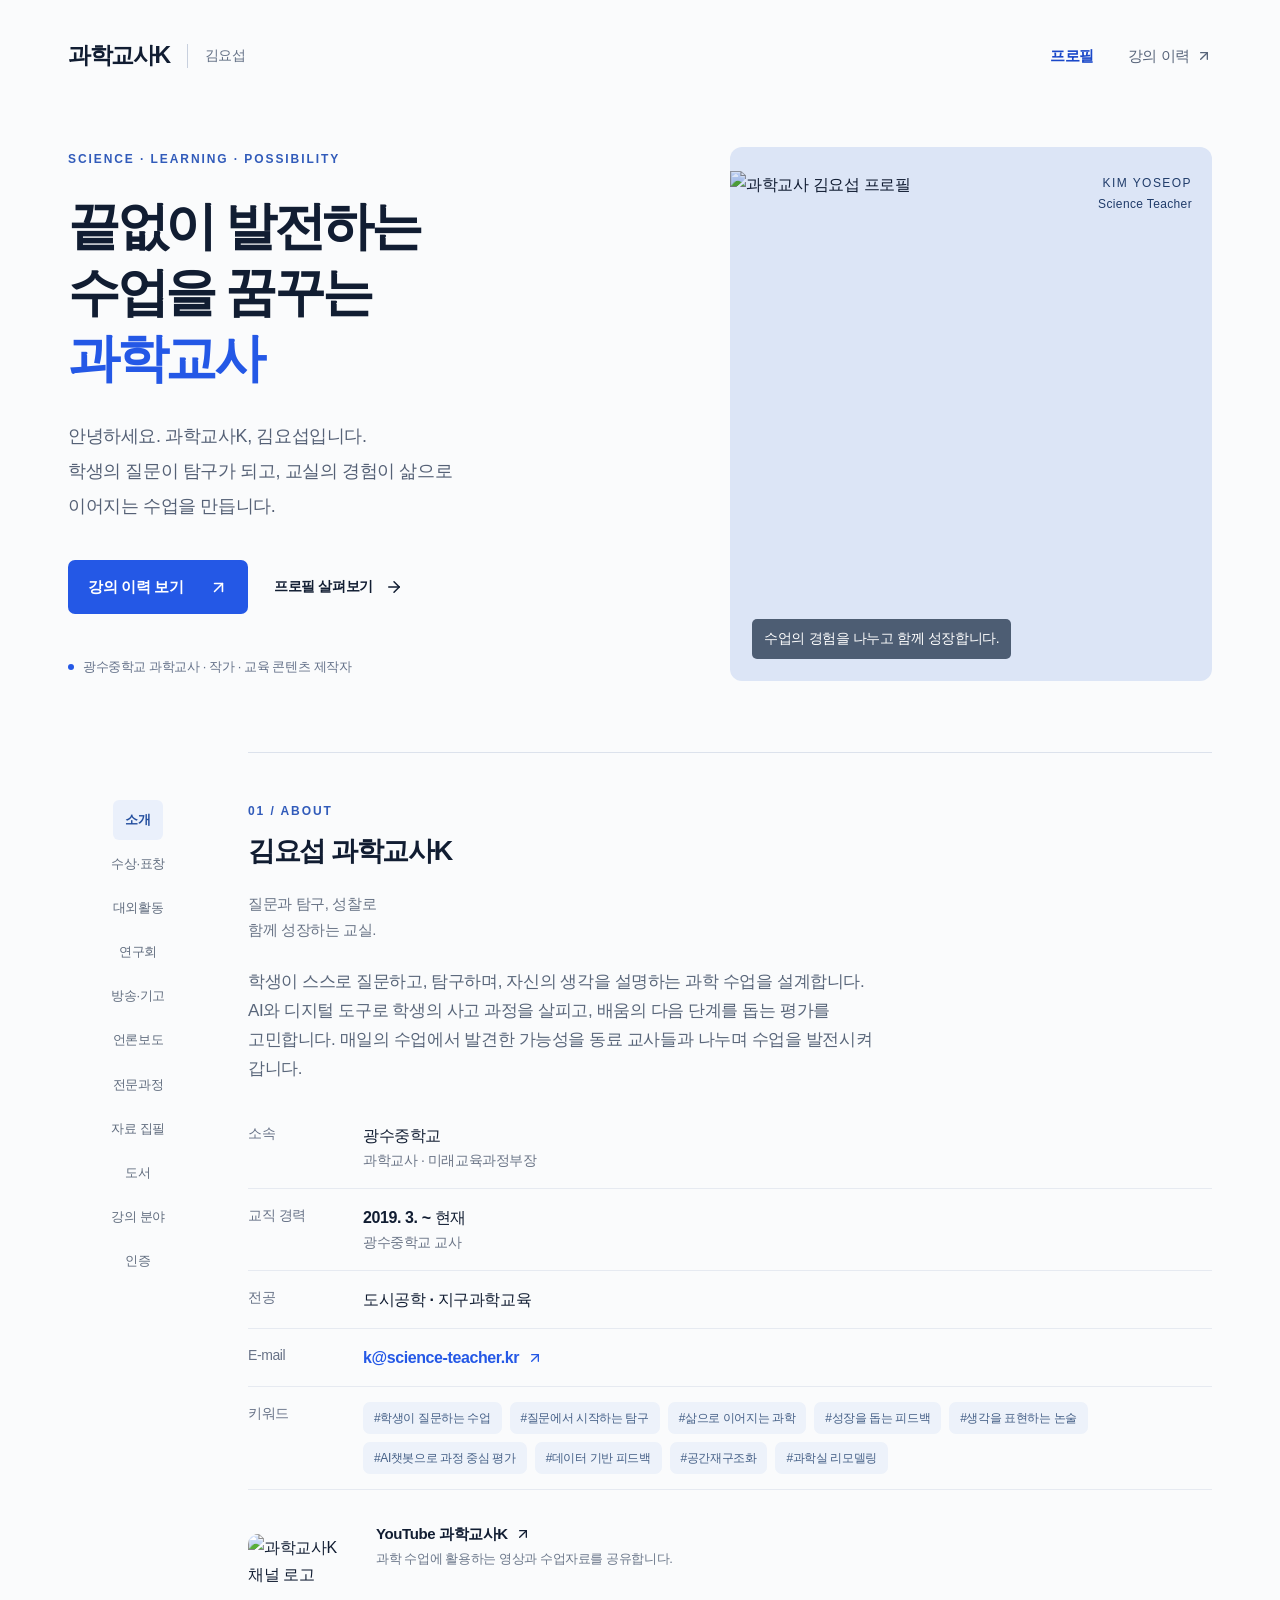
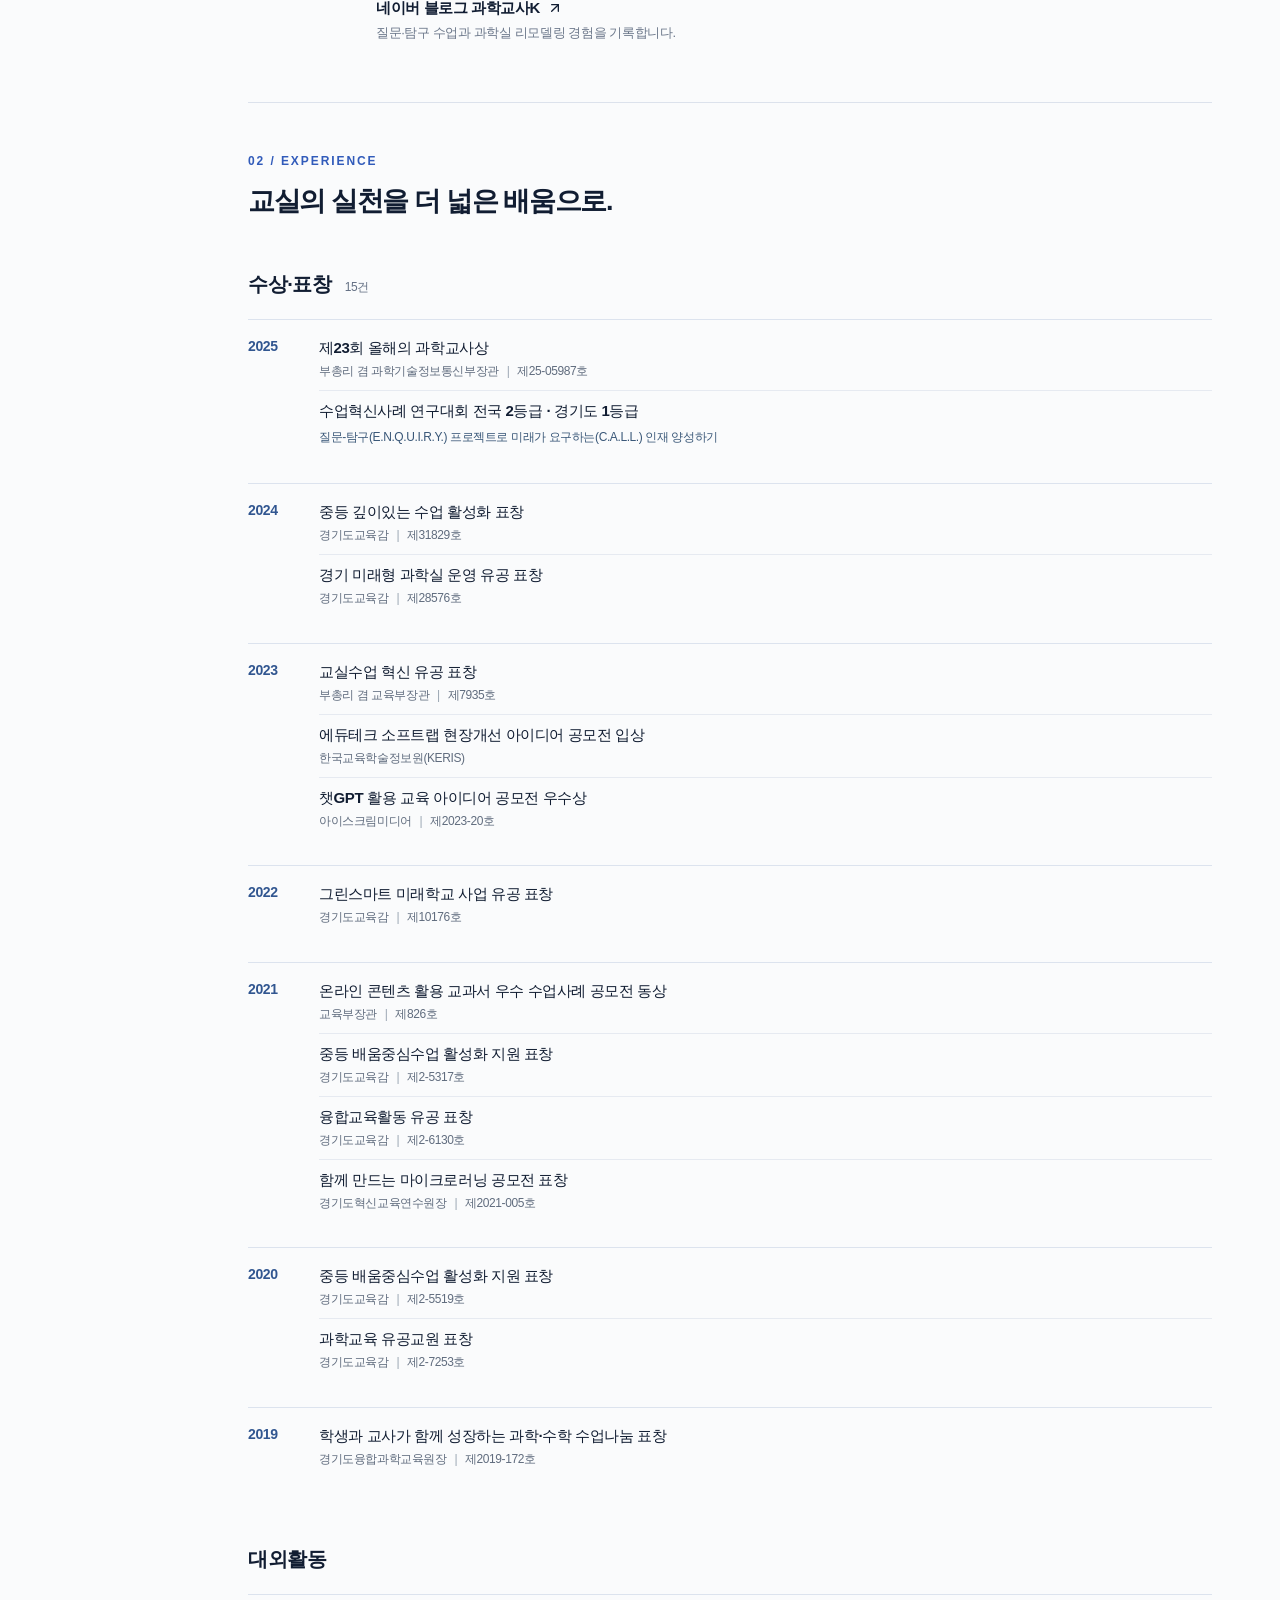
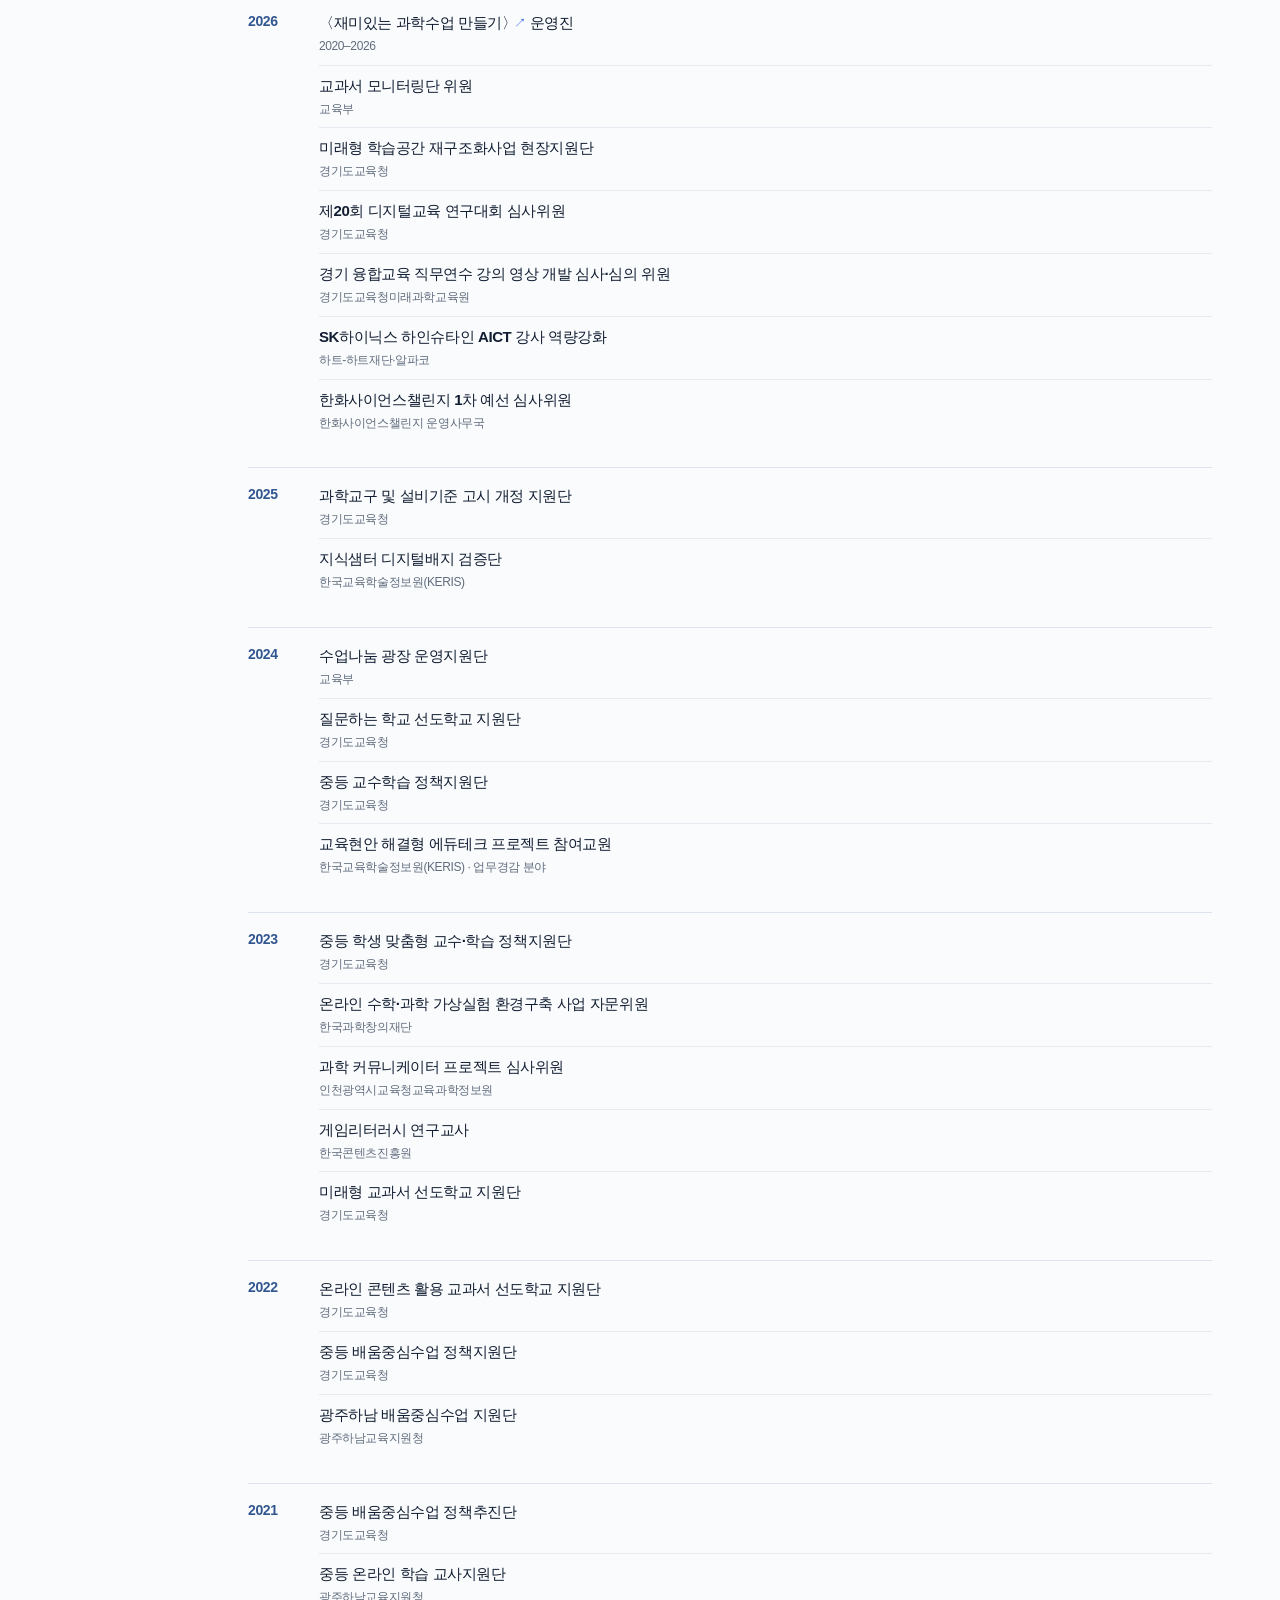
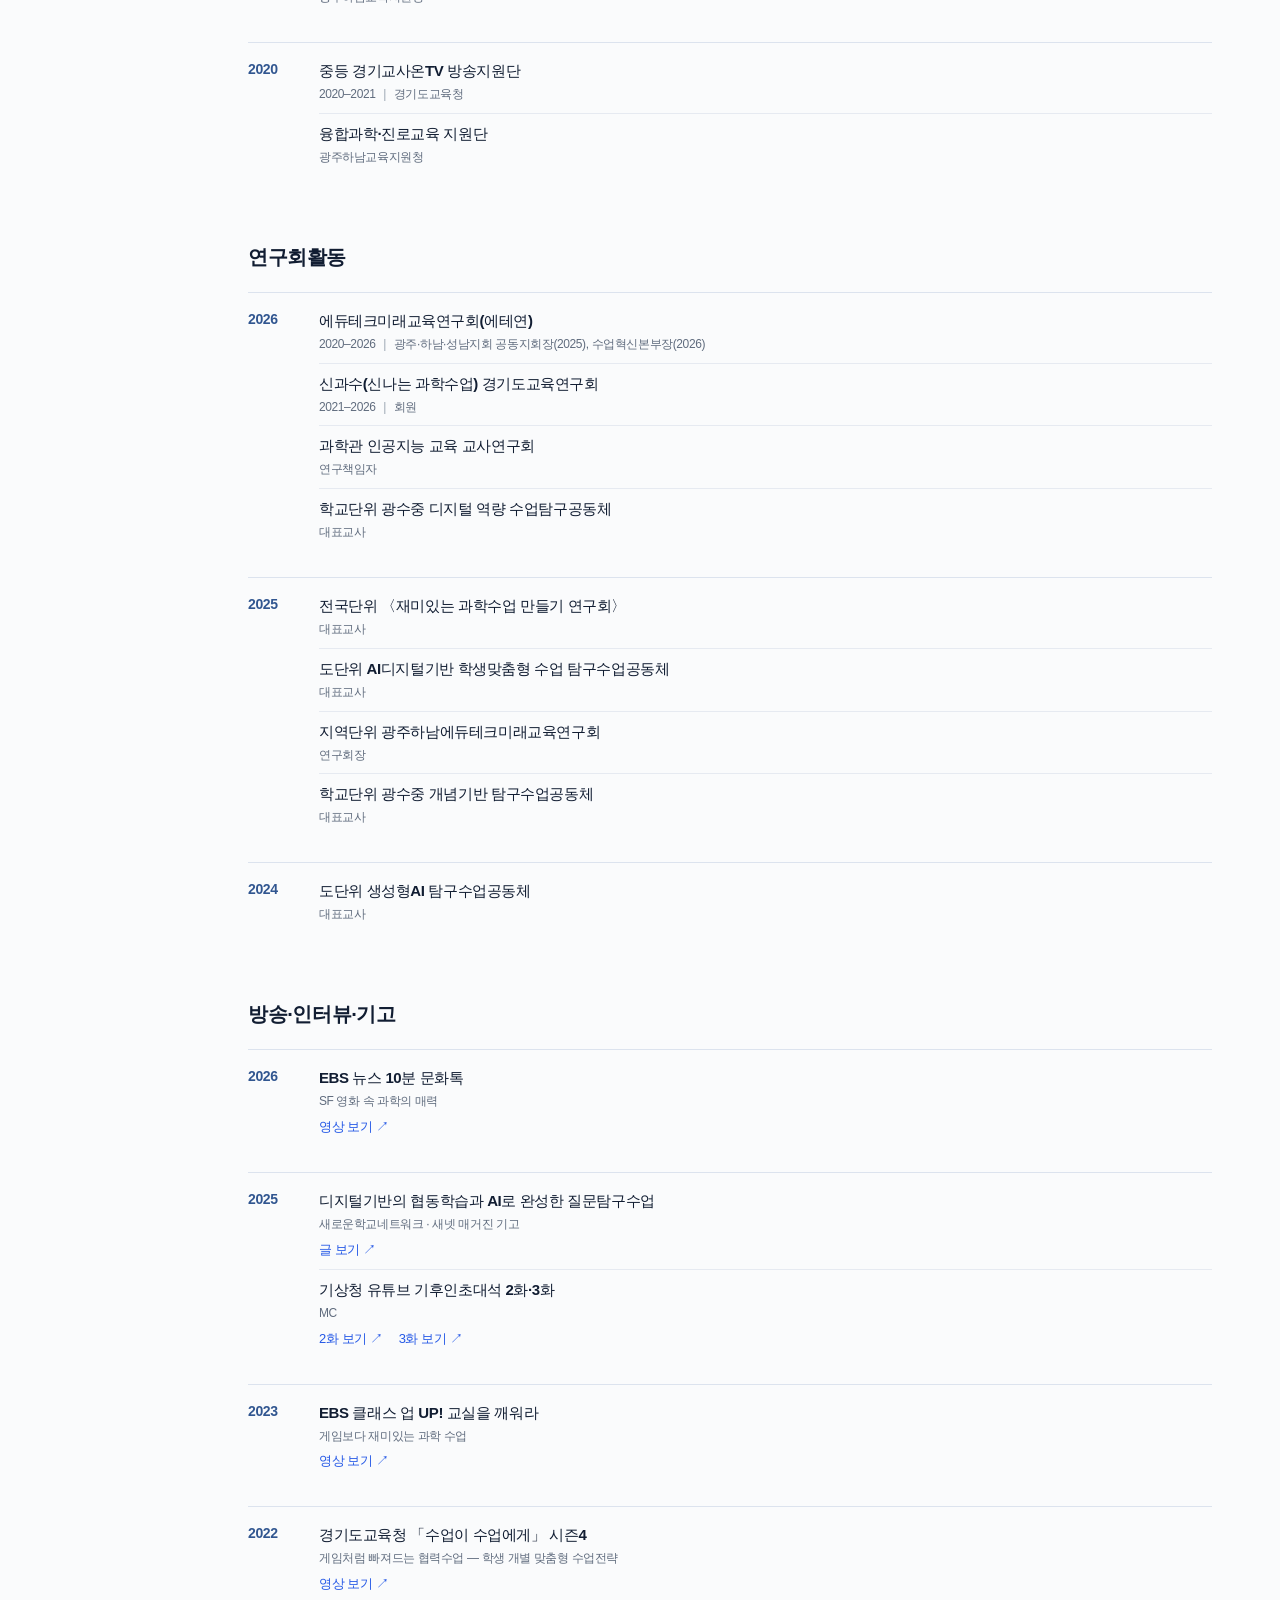
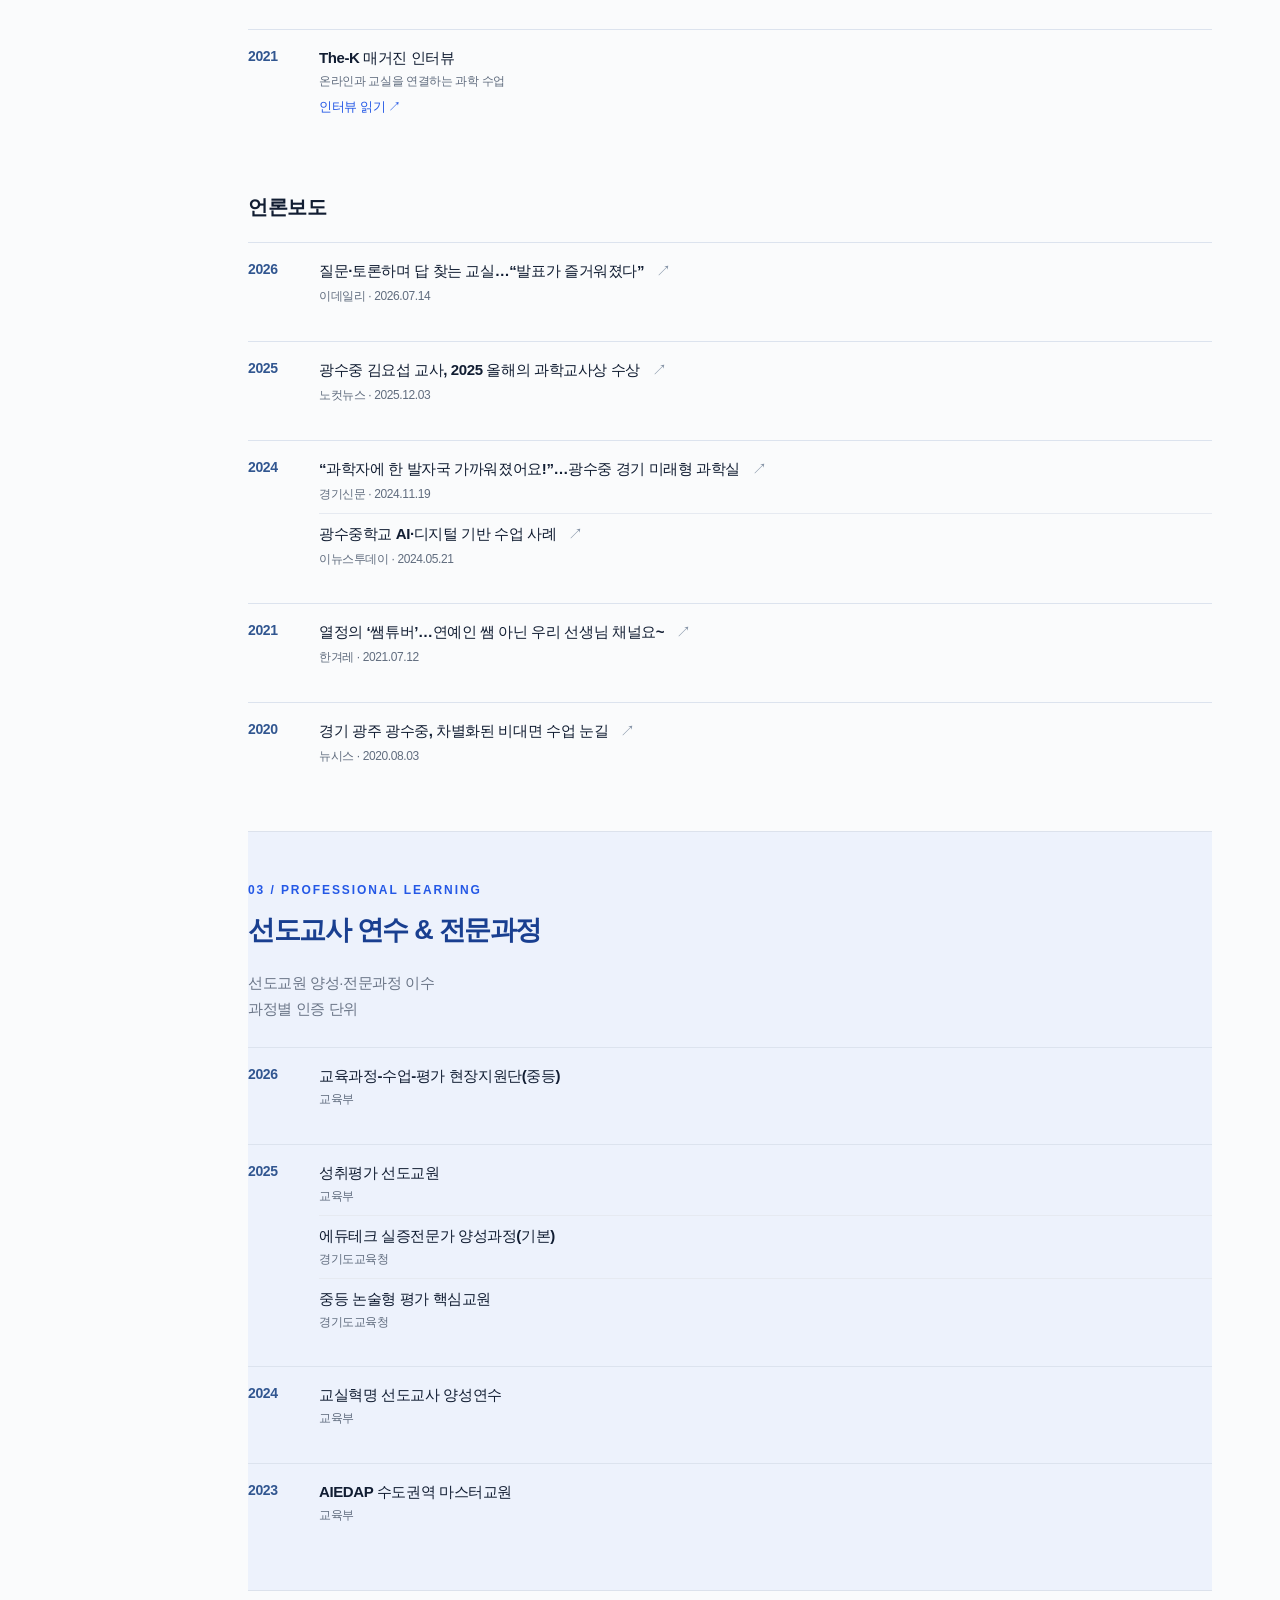
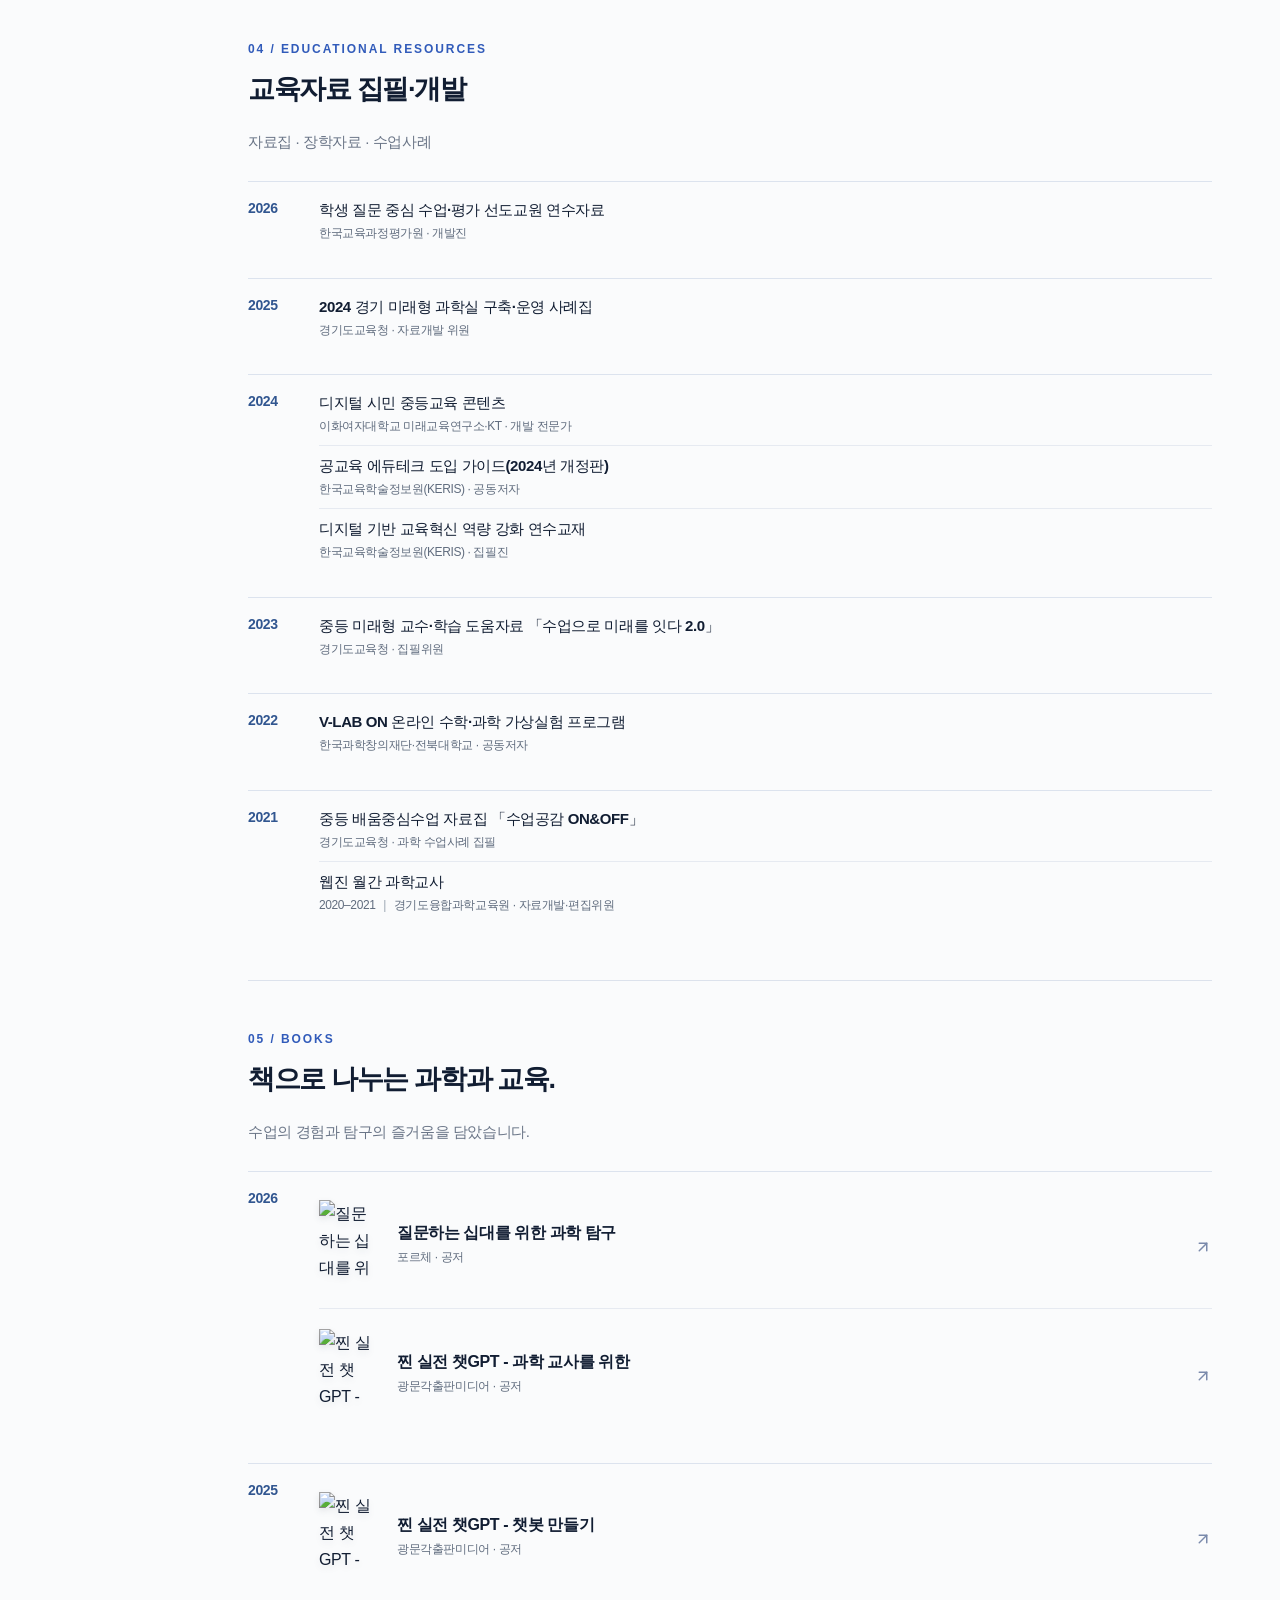
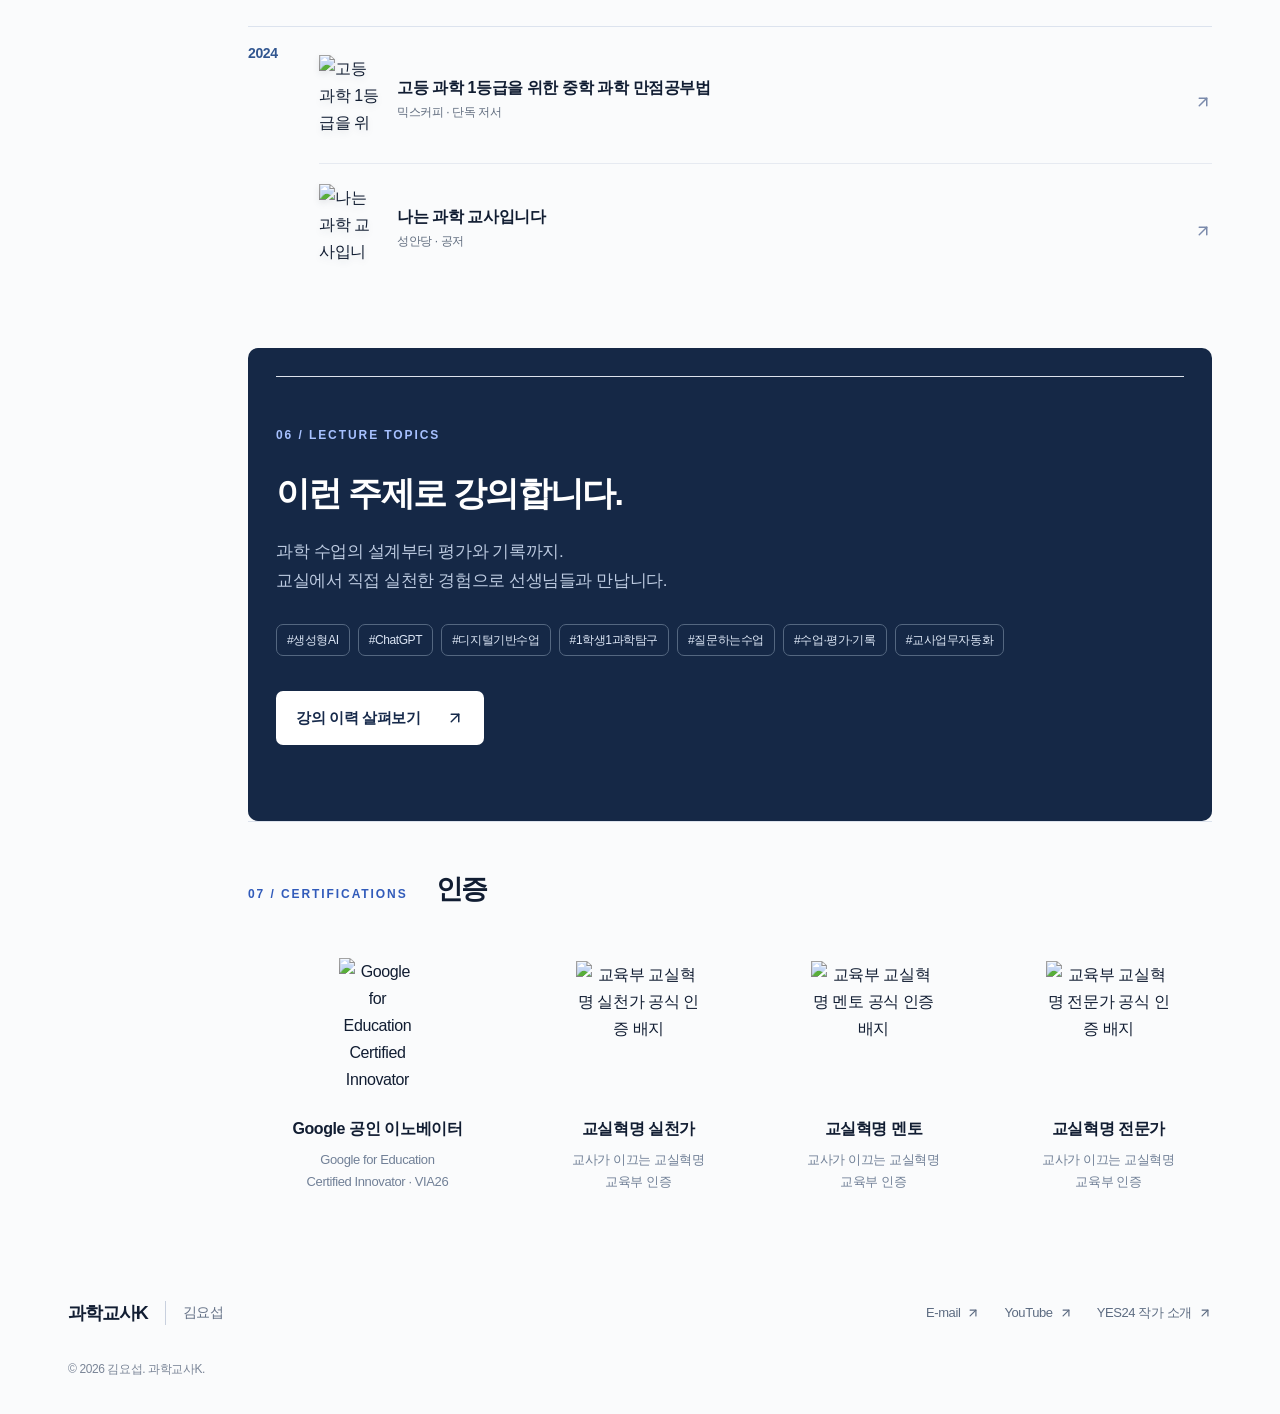
==== commit 080bbffe: "보조 글자 색 대비 개선과 모바일 화면 개선 - 기관명·건수·공통 보조색을 4.5:1 이상으로 조정 - 모바일: 활성 메뉴 노출, 강의 푸터 줄바꿈, 강의 글자 크기, 기관명 제목" ====
--- a/index.html
+++ b/index.html
@@ -1,2 +1,2 @@
-<!DOCTYPE html><html lang="ko"><head><meta charSet="utf-8"/><meta name="viewport" content="width=device-width, initial-scale=1"/><link rel="stylesheet" href="/index.Cjan6rFQ.css" data-rsc-css-href="/index.Cjan6rFQ.css" data-precedence="vite-rsc/importer-resources"/><title>과학교사K 김요섭 | 질문하는 수업·AI 교육·교사 연수</title><meta name="description" content="과학교사K 김요섭의 공식 홈페이지. 질문하는 학교·질문있는 수업을 위한 학생 질문 중심 수업 설계, AI·디지털 도구 활용, 과정 중심 평가·논술형 평가, 생활기록부·교사 업무자동화 등 교과를 아우르는 교사 연수 분야와 강의 이력을 소개합니다."/><meta name="keywords" content="과학교사K,김요섭,김요섭 교사,김요섭 강사,질문하는 학교,질문하는학교,질문하는 수업,질문있는 수업,학생 질문 중심 수업,학생 주도 과학탐구,교사 연수,교원 연수,교사 연수 강사,수업 설계,과정 중심 평가,논술형 평가,AI 활용 수업,에듀테크 연수,ChatGPT,Gemini,노트북LM,교육용 챗봇,생활기록부 자동화,교사 업무자동화,공간재구조화,과학실 리모델링"/><meta name="author" content="김요섭 · 과학교사K"/><meta property="og:title" content="과학교사K 김요섭 | 질문하는 수업·AI 교육·교사 연수"/><meta property="og:description" content="학생 질문 중심 수업, AI·디지털 교육, 수업·평가·기록을 나누는 김요섭 교사의 공식 프로필과 강의 이력입니다."/><meta property="og:site_name" content="과학교사K 김요섭"/><meta property="og:type" content="website"/><meta property="og:locale" content="ko_KR"/><meta name="twitter:card" content="summary"/><meta name="twitter:title" content="과학교사K 김요섭 | 질문하는 수업·AI 교육·교사 연수"/><meta name="twitter:description" content="학생 질문 중심 수업, AI·디지털 교육, 수업·평가·기록을 나누는 김요섭 교사의 공식 프로필과 강의 이력입니다."/><link rel="icon" href="/favicon.ico" sizes="any"/><link rel="icon" href="/favicon-32.png" type="image/png" sizes="32x32"/><link rel="apple-touch-icon" href="/apple-touch-icon.png"/>
-</head><body><a class="skip-link" href="#main">본문 바로가기</a><header class="site-header wrap"><a class="brand" href="/">과학교사K<span>김요섭</span></a><nav aria-label="주 메뉴"><a href="/" aria-current="page">프로필</a><a href="/lectures">강의 이력 <svg xmlns="http://www.w3.org/2000/svg" width="16" height="16" viewBox="0 0 24 24" fill="none" stroke="currentColor" stroke-width="2" stroke-linecap="round" stroke-linejoin="round" class="lucide lucide-arrow-up-right" aria-hidden="true"><path d="M7 7h10v10"></path><path d="M7 17 17 7"></path></svg></a></nav></header><main id="main"><section class="hero wrap"><div class="hero-copy"><p class="eyebrow">SCIENCE · LEARNING · POSSIBILITY</p><h1>끝없이 발전하는<br/>수업을 꿈꾸는<br/><em>과학교사</em></h1><p class="intro">안녕하세요. 과학교사K, 김요섭입니다.<br/>학생의 질문이 탐구가 되고, 교실의 경험이 삶으로 이어지는 수업을 만듭니다.</p><div class="hero-actions"><a class="primary-link" href="/lectures">강의 이력 보기 <svg xmlns="http://www.w3.org/2000/svg" width="19" height="19" viewBox="0 0 24 24" fill="none" stroke="currentColor" stroke-width="2" stroke-linecap="round" stroke-linejoin="round" class="lucide lucide-arrow-up-right" aria-hidden="true"><path d="M7 7h10v10"></path><path d="M7 17 17 7"></path></svg></a><a class="text-link" href="#profile">프로필 살펴보기 <svg xmlns="http://www.w3.org/2000/svg" width="18" height="18" viewBox="0 0 24 24" fill="none" stroke="currentColor" stroke-width="2" stroke-linecap="round" stroke-linejoin="round" class="lucide lucide-arrow-right" aria-hidden="true"><path d="M5 12h14"></path><path d="m12 5 7 7-7 7"></path></svg></a></div><div class="hero-note"><span class="status-dot"></span>광수중학교 과학교사 · 작가 · 교육 콘텐츠 제작자</div></div><figure class="portrait-card"><div class="portrait-frame"><img src="/portrait.webp" alt="과학교사 김요섭 프로필" width="1248" height="2752" loading="lazy" fetchPriority="high" decoding="async" class="portrait" data-nimg="1"/></div><figcaption class="portrait-meta"><span class="portrait-label">KIM YOSEOP <b>Science Teacher</b></span><span class="portrait-caption">수업의 경험을 나누고 함께 성장합니다.</span></figcaption></figure></section><div class="profile-layout wrap"><aside class="profile-nav"><nav aria-label="프로필 항목 바로가기"><a href="#profile">소개</a><a href="#awards">수상·표창</a><a href="#external">대외활동</a><a href="#research">연구회</a><a href="#broadcasts">방송·기고</a><a href="#press">언론보도</a><a href="#training">전문과정</a><a href="#resources">자료 집필</a><a href="#books">도서</a><a href="#topics">강의 분야</a><a href="#certifications">인증</a></nav></aside><div class="profile-content"><section class="profile-section wrap" id="profile"><div class="section-grid"><div class="section-heading"><p class="eyebrow">01 / ABOUT</p><h2>김요섭<!-- --> <!-- -->과학교사K</h2><p>질문과 탐구, 성찰로<br/>함께 성장하는 교실.</p></div><div><p class="section-copy about-copy">학생이 스스로 질문하고, 탐구하며, 자신의 생각을 설명하는 과학 수업을 설계합니다. AI와 디지털 도구로 학생의 사고 과정을 살피고, 배움의 다음 단계를 돕는 평가를 고민합니다. 매일의 수업에서 발견한 가능성을 동료 교사들과 나누며 수업을 발전시켜 갑니다.</p><dl class="profile-details"><div><dt>소속</dt><dd>광수중학교<small>과학교사 · 미래교육과정부장</small></dd></div><div><dt>교직 경력</dt><dd>2019. 3. ~ 현재<small>광수중학교 교사</small></dd></div><div><dt>전공</dt><dd>도시공학 · 지구과학교육</dd></div><div><dt>E-mail</dt><dd><a class="contact-mail" href="mailto:k@science-teacher.kr">k@science-teacher.kr <svg xmlns="http://www.w3.org/2000/svg" width="16" height="16" viewBox="0 0 24 24" fill="none" stroke="currentColor" stroke-width="2" stroke-linecap="round" stroke-linejoin="round" class="lucide lucide-arrow-up-right" aria-hidden="true"><path d="M7 7h10v10"></path><path d="M7 17 17 7"></path></svg></a></dd></div><div><dt>키워드</dt><dd class="profile-keywords"><span>#학생이 질문하는 수업</span><span>#질문에서 시작하는 탐구</span><span>#삶으로 이어지는 과학</span><span>#성장을 돕는 피드백</span><span>#생각을 표현하는 논술</span><span>#AI챗봇으로 과정 중심 평가</span><span>#데이터 기반 피드백</span><span>#공간재구조화</span><span>#과학실 리모델링</span></dd></div></dl><div class="channel-strip"><img src="/channel-logo.webp" alt="과학교사K 채널 로고" width="104" height="104" loading="lazy" decoding="async" data-nimg="1"/><div class="channel-links"><div class="channel-row"><a href="https://www.youtube.com/@%EA%B3%BC%ED%95%99%EA%B5%90%EC%82%ACK" target="_blank" rel="noreferrer">YouTube 과학교사K <svg xmlns="http://www.w3.org/2000/svg" width="16" height="16" viewBox="0 0 24 24" fill="none" stroke="currentColor" stroke-width="2" stroke-linecap="round" stroke-linejoin="round" class="lucide lucide-arrow-up-right" aria-hidden="true"><path d="M7 7h10v10"></path><path d="M7 17 17 7"></path></svg></a><p>과학 수업에 활용하는 영상과 수업자료를 공유합니다.</p></div><div class="channel-row"><a href="https://blog.naver.com/obafgkim" target="_blank" rel="noreferrer">네이버 블로그 과학교사K <svg xmlns="http://www.w3.org/2000/svg" width="16" height="16" viewBox="0 0 24 24" fill="none" stroke="currentColor" stroke-width="2" stroke-linecap="round" stroke-linejoin="round" class="lucide lucide-arrow-up-right" aria-hidden="true"><path d="M7 7h10v10"></path><path d="M7 17 17 7"></path></svg></a><p>질문·탐구 수업과 과학실 리모델링 경험을 기록합니다.</p></div></div></div></div></div></section><section class="profile-section wrap"><div class="section-grid"><div class="section-heading"><p class="eyebrow">02 / EXPERIENCE</p><h2>교실의 실천을<!-- --> <!-- -->더 넓은 배움으로.</h2></div><div><div class="credential-group awards-group" id="awards"><h3>수상·표창<!-- --> <span class="section-count">15<!-- -->건</span></h3><div class="activities-by-year"><section class="activity-year"><h4>2025</h4><ul><li><div class="resume-title">제23회 올해의 과학교사상</div><p class="resume-detail"><span>부총리 겸 과학기술정보통신부장관</span><span><span class="year-divider" aria-hidden="true">|</span>제25-05987호</span></p></li><li><div class="resume-title">수업혁신사례 연구대회 전국 2등급 · 경기도 1등급</div><p class="research-title">질문-탐구(E.N.Q.U.I.R.Y.) 프로젝트로 미래가 요구하는(C.A.L.L.) 인재 양성하기</p></li></ul></section><section class="activity-year"><h4>2024</h4><ul><li><div class="resume-title">중등 깊이있는 수업 활성화 표창</div><p class="resume-detail"><span>경기도교육감</span><span><span class="year-divider" aria-hidden="true">|</span>제31829호</span></p></li><li><div class="resume-title">경기 미래형 과학실 운영 유공 표창</div><p class="resume-detail"><span>경기도교육감</span><span><span class="year-divider" aria-hidden="true">|</span>제28576호</span></p></li></ul></section><section class="activity-year"><h4>2023</h4><ul><li><div class="resume-title">교실수업 혁신 유공 표창</div><p class="resume-detail"><span>부총리 겸 교육부장관</span><span><span class="year-divider" aria-hidden="true">|</span>제7935호</span></p></li><li><div class="resume-title">에듀테크 소프트랩 현장개선 아이디어 공모전 입상</div><p class="resume-detail"><span>한국교육학술정보원(KERIS)</span></p></li><li><div class="resume-title">챗GPT 활용 교육 아이디어 공모전 우수상</div><p class="resume-detail"><span>아이스크림미디어</span><span><span class="year-divider" aria-hidden="true">|</span>제2023-20호</span></p></li></ul></section><section class="activity-year"><h4>2022</h4><ul><li><div class="resume-title">그린스마트 미래학교 사업 유공 표창</div><p class="resume-detail"><span>경기도교육감</span><span><span class="year-divider" aria-hidden="true">|</span>제10176호</span></p></li></ul></section><section class="activity-year"><h4>2021</h4><ul><li><div class="resume-title">온라인 콘텐츠 활용 교과서 우수 수업사례 공모전 동상</div><p class="resume-detail"><span>교육부장관</span><span><span class="year-divider" aria-hidden="true">|</span>제826호</span></p></li><li><div class="resume-title">중등 배움중심수업 활성화 지원 표창</div><p class="resume-detail"><span>경기도교육감</span><span><span class="year-divider" aria-hidden="true">|</span>제2-5317호</span></p></li><li><div class="resume-title">융합교육활동 유공 표창</div><p class="resume-detail"><span>경기도교육감</span><span><span class="year-divider" aria-hidden="true">|</span>제2-6130호</span></p></li><li><div class="resume-title">함께 만드는 마이크로러닝 공모전 표창</div><p class="resume-detail"><span>경기도혁신교육연수원장</span><span><span class="year-divider" aria-hidden="true">|</span>제2021-005호</span></p></li></ul></section><section class="activity-year"><h4>2020</h4><ul><li><div class="resume-title">중등 배움중심수업 활성화 지원 표창</div><p class="resume-detail"><span>경기도교육감</span><span><span class="year-divider" aria-hidden="true">|</span>제2-5519호</span></p></li><li><div class="resume-title">과학교육 유공교원 표창</div><p class="resume-detail"><span>경기도교육감</span><span><span class="year-divider" aria-hidden="true">|</span>제2-7253호</span></p></li></ul></section><section class="activity-year"><h4>2019</h4><ul><li><div class="resume-title">학생과 교사가 함께 성장하는 과학·수학 수업나눔 표창</div><p class="resume-detail"><span>경기도융합과학교육원장</span><span><span class="year-divider" aria-hidden="true">|</span>제2019-172호</span></p></li></ul></section></div></div><div class="credential-group external-group" id="external"><h3>대외활동</h3><div class="activities-by-year"><section class="activity-year"><h4>2026</h4><ul><li><div class="resume-title"><a href="https://cafe.daum.net/sedu22" target="_blank" rel="noopener noreferrer" style="white-space:nowrap">〈재미있는 과학수업 만들기〉<span aria-hidden="true" style="display:inline-block;margin-left:-2px;color:#2458e6;font-size:12px;font-weight:400;line-height:1;vertical-align:1px">↗</span></a> 운영진</div><p class="resume-detail"><span>2020–2026</span></p></li><li><div class="resume-title">교과서 모니터링단 위원</div><p class="resume-detail"><span>교육부</span></p></li><li><div class="resume-title">미래형 학습공간 재구조화사업 현장지원단</div><p class="resume-detail"><span>경기도교육청</span></p></li><li><div class="resume-title">제20회 디지털교육 연구대회 심사위원</div><p class="resume-detail"><span>경기도교육청</span></p></li><li><div class="resume-title">경기 융합교육 직무연수 강의 영상 개발 심사·심의 위원</div><p class="resume-detail"><span>경기도교육청미래과학교육원</span></p></li><li><div class="resume-title">SK하이닉스 하인슈타인 AICT 강사 역량강화</div><p class="resume-detail"><span>하트-하트재단·알파코</span></p></li><li><div class="resume-title">한화사이언스챌린지 1차 예선 심사위원</div><p class="resume-detail"><span>한화사이언스챌린지 운영사무국</span></p></li></ul></section><section class="activity-year"><h4>2025</h4><ul><li><div class="resume-title">과학교구 및 설비기준 고시 개정 지원단</div><p class="resume-detail"><span>경기도교육청</span></p></li><li><div class="resume-title">지식샘터 디지털배지 검증단</div><p class="resume-detail"><span>한국교육학술정보원(KERIS)</span></p></li></ul></section><section class="activity-year"><h4>2024</h4><ul><li><div class="resume-title">수업나눔 광장 운영지원단</div><p class="resume-detail"><span>교육부</span></p></li><li><div class="resume-title">질문하는 학교 선도학교 지원단</div><p class="resume-detail"><span>경기도교육청</span></p></li><li><div class="resume-title">중등 교수학습 정책지원단</div><p class="resume-detail"><span>경기도교육청</span></p></li><li><div class="resume-title">교육현안 해결형 에듀테크 프로젝트 참여교원</div><p class="resume-detail"><span>한국교육학술정보원(KERIS) · 업무경감 분야</span></p></li></ul></section><section class="activity-year"><h4>2023</h4><ul><li><div class="resume-title">중등 학생 맞춤형 교수·학습 정책지원단</div><p class="resume-detail"><span>경기도교육청</span></p></li><li><div class="resume-title">온라인 수학·과학 가상실험 환경구축 사업 자문위원</div><p class="resume-detail"><span>한국과학창의재단</span></p></li><li><div class="resume-title">과학 커뮤니케이터 프로젝트 심사위원</div><p class="resume-detail"><span>인천광역시교육청교육과학정보원</span></p></li><li><div class="resume-title">게임리터러시 연구교사</div><p class="resume-detail"><span>한국콘텐츠진흥원</span></p></li><li><div class="resume-title">미래형 교과서 선도학교 지원단</div><p class="resume-detail"><span>경기도교육청</span></p></li></ul></section><section class="activity-year"><h4>2022</h4><ul><li><div class="resume-title">온라인 콘텐츠 활용 교과서 선도학교 지원단</div><p class="resume-detail"><span>경기도교육청</span></p></li><li><div class="resume-title">중등 배움중심수업 정책지원단</div><p class="resume-detail"><span>경기도교육청</span></p></li><li><div class="resume-title">광주하남 배움중심수업 지원단</div><p class="resume-detail"><span>광주하남교육지원청</span></p></li></ul></section><section class="activity-year"><h4>2021</h4><ul><li><div class="resume-title">중등 배움중심수업 정책추진단</div><p class="resume-detail"><span>경기도교육청</span></p></li><li><div class="resume-title">중등 온라인 학습 교사지원단</div><p class="resume-detail"><span>광주하남교육지원청</span></p></li></ul></section><section class="activity-year"><h4>2020</h4><ul><li><div class="resume-title">중등 경기교사온TV 방송지원단</div><p class="resume-detail"><span>2020–2021</span><span class="year-divider" aria-hidden="true">|</span><span>경기도교육청</span></p></li><li><div class="resume-title">융합과학·진로교육 지원단</div><p class="resume-detail"><span>광주하남교육지원청</span></p></li></ul></section></div></div><div class="credential-group research-group" id="research"><h3>연구회활동</h3><div class="activities-by-year"><section class="activity-year"><h4>2026</h4><ul><li><div class="resume-title">에듀테크미래교육연구회(에테연)</div><p class="resume-detail"><span>2020–2026</span><span class="year-divider" aria-hidden="true">|</span>광주·하남·성남지회 공동지회장(2025), 수업혁신본부장(2026)</p></li><li><div class="resume-title">신과수(신나는 과학수업) 경기도교육연구회</div><p class="resume-detail"><span>2021–2026</span><span class="year-divider" aria-hidden="true">|</span>회원</p></li><li><div class="resume-title">과학관 인공지능 교육 교사연구회</div><p class="resume-detail"><span>연구책임자</span></p></li><li><div class="resume-title">학교단위 광수중 디지털 역량 수업탐구공동체</div><p class="resume-detail"><span>대표교사</span></p></li></ul></section><section class="activity-year"><h4>2025</h4><ul><li><div class="resume-title">전국단위 〈재미있는 과학수업 만들기 연구회〉</div><p class="resume-detail"><span>대표교사</span></p></li><li><div class="resume-title">도단위 AI디지털기반 학생맞춤형 수업 탐구수업공동체</div><p class="resume-detail"><span>대표교사</span></p></li><li><div class="resume-title">지역단위 광주하남에듀테크미래교육연구회</div><p class="resume-detail"><span>연구회장</span></p></li><li><div class="resume-title">학교단위 광수중 개념기반 탐구수업공동체</div><p class="resume-detail"><span>대표교사</span></p></li></ul></section><section class="activity-year"><h4>2024</h4><ul><li><div class="resume-title">도단위 생성형AI 탐구수업공동체</div><p class="resume-detail"><span>대표교사</span></p></li></ul></section></div></div><div class="credential-group" id="broadcasts"><h3>방송·인터뷰·기고</h3><div class="activities-by-year"><section class="activity-year"><h4>2026</h4><ul><li><div class="resume-title">EBS 뉴스 10분 문화톡</div><p class="resume-detail">SF 영화 속 과학의 매력</p><div class="media-links"><a href="https://www.youtube.com/watch?v=vOYNERDF6ms" target="_blank" rel="noreferrer" aria-label="EBS 뉴스 10분 문화톡 영상 보기">영상 보기<!-- --> ↗</a></div></li></ul></section><section class="activity-year"><h4>2025</h4><ul><li><div class="resume-title">디지털기반의 협동학습과 AI로 완성한 질문탐구수업</div><p class="resume-detail">새로운학교네트워크 · 새넷 매거진 기고</p><div class="media-links"><a href="https://brunch.co.kr/@36cac28a4163401/116" target="_blank" rel="noreferrer" aria-label="디지털기반의 협동학습과 AI로 완성한 질문탐구수업 글 보기">글 보기<!-- --> ↗</a></div></li><li><div class="resume-title">기상청 유튜브 기후인초대석 2화·3화</div><p class="resume-detail">MC</p><div class="media-links"><a href="https://www.youtube.com/watch?v=xS3yrJSyLQk" target="_blank" rel="noreferrer" aria-label="기상청 유튜브 기후인초대석 2화·3화 2화 보기">2화 보기<!-- --> ↗</a><a href="https://www.youtube.com/watch?v=YHXwu2OKgMY" target="_blank" rel="noreferrer" aria-label="기상청 유튜브 기후인초대석 2화·3화 3화 보기">3화 보기<!-- --> ↗</a></div></li></ul></section><section class="activity-year"><h4>2023</h4><ul><li><div class="resume-title">EBS 클래스 업 UP! 교실을 깨워라</div><p class="resume-detail">게임보다 재미있는 과학 수업</p><div class="media-links"><a href="https://www.youtube.com/watch?v=njBpmQTimPo" target="_blank" rel="noreferrer" aria-label="EBS 클래스 업 UP! 교실을 깨워라 영상 보기">영상 보기<!-- --> ↗</a></div></li></ul></section><section class="activity-year"><h4>2022</h4><ul><li><div class="resume-title">경기도교육청 「수업이 수업에게」 시즌4</div><p class="resume-detail">게임처럼 빠져드는 협력수업 — 학생 개별 맞춤형 수업전략</p><div class="media-links"><a href="https://www.youtube.com/watch?v=W8YiNtd2aBg&amp;t=344s" target="_blank" rel="noreferrer" aria-label="경기도교육청 「수업이 수업에게」 시즌4 영상 보기">영상 보기<!-- --> ↗</a></div></li></ul></section><section class="activity-year"><h4>2021</h4><ul><li><div class="resume-title">The-K 매거진 인터뷰</div><p class="resume-detail">온라인과 교실을 연결하는 과학 수업</p><div class="media-links"><a href="https://www.thekmagazine.co.kr/data/theK_2109/sub2_03.php" target="_blank" rel="noreferrer" aria-label="The-K 매거진 인터뷰 인터뷰 읽기">인터뷰 읽기<!-- --> ↗</a></div></li></ul></section></div></div><div class="credential-group" id="press"><h3>언론보도</h3><div class="activities-by-year"><section class="activity-year"><h4>2026</h4><ul><li class="press-row"><div class="resume-title"><a class="press-title-link" href="https://www.edaily.co.kr/news/newspath.asp?newsid=02099206645514520" target="_blank" rel="noreferrer">질문·토론하며 답 찾는 교실…“발표가 즐거워졌다”<span aria-hidden="true"> ↗</span></a></div><p class="press-detail">이데일리<!-- --> · <!-- -->2026.07.14</p><div class="media-links" hidden=""><a href="https://www.edaily.co.kr/news/newspath.asp?newsid=02099206645514520" target="_blank" rel="noreferrer" aria-label="질문·토론하며 답 찾는 교실…“발표가 즐거워졌다” 기사 보기">기사 보기<!-- --> ↗</a></div></li></ul></section><section class="activity-year"><h4>2025</h4><ul><li class="press-row"><div class="resume-title"><a class="press-title-link" href="https://www.nocutnews.co.kr/news/6437696?utm_source=naver&amp;utm_medium=article&amp;utm_campaign=20251203030015" target="_blank" rel="noreferrer">광수중 김요섭 교사, 2025 올해의 과학교사상 수상<span aria-hidden="true"> ↗</span></a></div><p class="press-detail">노컷뉴스<!-- --> · <!-- -->2025.12.03</p><div class="media-links" hidden=""><a href="https://www.nocutnews.co.kr/news/6437696?utm_source=naver&amp;utm_medium=article&amp;utm_campaign=20251203030015" target="_blank" rel="noreferrer" aria-label="광수중 김요섭 교사, 2025 올해의 과학교사상 수상 기사 보기">기사 보기<!-- --> ↗</a></div></li></ul></section><section class="activity-year"><h4>2024</h4><ul><li class="press-row"><div class="resume-title"><a class="press-title-link" href="https://www.kgnews.co.kr/news/article.html?no=817783" target="_blank" rel="noreferrer">“과학자에 한 발자국 가까워졌어요!”…광수중 경기 미래형 과학실<span aria-hidden="true"> ↗</span></a></div><p class="press-detail">경기신문<!-- --> · <!-- -->2024.11.19</p><div class="media-links" hidden=""><a href="https://www.kgnews.co.kr/news/article.html?no=817783" target="_blank" rel="noreferrer" aria-label="“과학자에 한 발자국 가까워졌어요!”…광수중 경기 미래형 과학실 기사 보기">기사 보기<!-- --> ↗</a></div></li><li class="press-row"><div class="resume-title"><a class="press-title-link" href="https://www.enewstoday.co.kr/news/articleView.html?idxno=2130225" target="_blank" rel="noreferrer">광수중학교 AI·디지털 기반 수업 사례<span aria-hidden="true"> ↗</span></a></div><p class="press-detail">이뉴스투데이<!-- --> · <!-- -->2024.05.21</p><div class="media-links" hidden=""><a href="https://www.enewstoday.co.kr/news/articleView.html?idxno=2130225" target="_blank" rel="noreferrer" aria-label="광수중학교 AI·디지털 기반 수업 사례 기사 보기">기사 보기<!-- --> ↗</a></div></li></ul></section><section class="activity-year"><h4>2021</h4><ul><li class="press-row"><div class="resume-title"><a class="press-title-link" href="https://www.hani.co.kr/arti/area/capital/1003102.html" target="_blank" rel="noreferrer">열정의 ‘쌤튜버’…연예인 쌤 아닌 우리 선생님 채널요~<span aria-hidden="true"> ↗</span></a></div><p class="press-detail">한겨레<!-- --> · <!-- -->2021.07.12</p><div class="media-links" hidden=""><a href="https://www.hani.co.kr/arti/area/capital/1003102.html" target="_blank" rel="noreferrer" aria-label="열정의 ‘쌤튜버’…연예인 쌤 아닌 우리 선생님 채널요~ 기사 보기">기사 보기<!-- --> ↗</a></div></li></ul></section><section class="activity-year"><h4>2020</h4><ul><li class="press-row"><div class="resume-title"><a class="press-title-link" href="https://www.newsis.com/view/NISX20200803_0001116624" target="_blank" rel="noreferrer">경기 광주 광수중, 차별화된 비대면 수업 눈길<span aria-hidden="true"> ↗</span></a></div><p class="press-detail">뉴시스<!-- --> · <!-- -->2020.08.03</p><div class="media-links" hidden=""><a href="https://www.newsis.com/view/NISX20200803_0001116624" target="_blank" rel="noreferrer" aria-label="경기 광주 광수중, 차별화된 비대면 수업 눈길 기사 보기">기사 보기<!-- --> ↗</a></div></li></ul></section></div></div></div></div></section><div class="training-section" id="training"><section class="profile-section wrap"><div class="section-grid"><div class="section-heading"><p class="eyebrow">03 / PROFESSIONAL LEARNING</p><h2>선도교사 연수<!-- --> <!-- -->&amp; 전문과정</h2><p>선도교원 양성·전문과정 이수<br/>과정별 인증 단위</p></div><div><div class="activities-by-year"><section class="activity-year"><h4>2026</h4><ul><li><div class="resume-title">교육과정-수업-평가 현장지원단(중등)</div><p class="resume-detail"><span>교육부</span></p></li></ul></section><section class="activity-year"><h4>2025</h4><ul><li><div class="resume-title">성취평가 선도교원</div><p class="resume-detail"><span>교육부</span></p></li><li><div class="resume-title">에듀테크 실증전문가 양성과정(기본)</div><p class="resume-detail"><span>경기도교육청</span></p></li><li><div class="resume-title">중등 논술형 평가 핵심교원</div><p class="resume-detail"><span>경기도교육청</span></p></li></ul></section><section class="activity-year"><h4>2024</h4><ul><li><div class="resume-title">교실혁명 선도교사 양성연수</div><p class="resume-detail"><span>교육부</span></p></li></ul></section><section class="activity-year"><h4>2023</h4><ul><li><div class="resume-title">AIEDAP 수도권역 마스터교원</div><p class="resume-detail"><span>교육부</span></p></li></ul></section></div></div></div></section></div><section class="profile-section wrap" id="resources"><div class="section-grid"><div class="section-heading"><p class="eyebrow">04 / EDUCATIONAL RESOURCES</p><h2>교육자료<!-- --> <!-- -->집필·개발</h2><p>자료집 · 장학자료 · 수업사례</p></div><div class="activities-by-year"><section class="activity-year"><h4>2026</h4><ul><li><div class="resume-title">학생 질문 중심 수업·평가 선도교원 연수자료</div><p class="resume-detail"><span>한국교육과정평가원 · 개발진</span></p></li></ul></section><section class="activity-year"><h4>2025</h4><ul><li><div class="resume-title">2024 경기 미래형 과학실 구축·운영 사례집</div><p class="resume-detail"><span>경기도교육청 · 자료개발 위원</span></p></li></ul></section><section class="activity-year"><h4>2024</h4><ul><li><div class="resume-title">디지털 시민 중등교육 콘텐츠</div><p class="resume-detail"><span>이화여자대학교 미래교육연구소·KT · 개발 전문가</span></p></li><li><div class="resume-title">공교육 에듀테크 도입 가이드(2024년 개정판)</div><p class="resume-detail"><span>한국교육학술정보원(KERIS) · 공동저자</span></p></li><li><div class="resume-title">디지털 기반 교육혁신 역량 강화 연수교재</div><p class="resume-detail"><span>한국교육학술정보원(KERIS) · 집필진</span></p></li></ul></section><section class="activity-year"><h4>2023</h4><ul><li><div class="resume-title">중등 미래형 교수·학습 도움자료 「수업으로 미래를 잇다 2.0」</div><p class="resume-detail"><span>경기도교육청 · 집필위원</span></p></li></ul></section><section class="activity-year"><h4>2022</h4><ul><li><div class="resume-title">V-LAB ON 온라인 수학·과학 가상실험 프로그램</div><p class="resume-detail"><span>한국과학창의재단·전북대학교 · 공동저자</span></p></li></ul></section><section class="activity-year"><h4>2021</h4><ul><li><div class="resume-title">중등 배움중심수업 자료집 「수업공감 ON&amp;OFF」</div><p class="resume-detail"><span>경기도교육청 · 과학 수업사례 집필</span></p></li><li><div class="resume-title">웹진 월간 과학교사</div><p class="resume-detail"><span>2020–2021</span><span class="year-divider" aria-hidden="true">|</span>경기도융합과학교육원 · 자료개발·편집위원</p></li></ul></section></div></div></section><section class="profile-section wrap" id="books"><div class="section-grid"><div class="section-heading"><p class="eyebrow">05 / BOOKS</p><h2>책으로 나누는<!-- --> <!-- -->과학과 교육.</h2><p>수업의 경험과 탐구의 즐거움을 담았습니다.</p></div><div class="books-by-year"><section class="activity-year book-year-group"><h4>2026</h4><ul class="books-list"><li><a class="book-link" href="https://www.yes24.com/product/goods/183238275" target="_blank" rel="noreferrer"><img src="/book-183238275.webp" alt="질문하는 십대를 위한 과학 탐구 표지" width="72" height="104" loading="lazy" decoding="async" class="book-cover" data-nimg="1"/><div><div class="book-title">질문하는 십대를 위한 과학 탐구</div><p class="book-meta">포르체<!-- --> · <!-- -->공저</p></div><svg xmlns="http://www.w3.org/2000/svg" width="18" height="18" viewBox="0 0 24 24" fill="none" stroke="currentColor" stroke-width="2" stroke-linecap="round" stroke-linejoin="round" class="lucide lucide-arrow-up-right" aria-hidden="true"><path d="M7 7h10v10"></path><path d="M7 17 17 7"></path></svg></a></li><li><a class="book-link" href="https://www.yes24.com/product/goods/181023150" target="_blank" rel="noreferrer"><img src="/book-181023150.webp" alt="찐 실전 챗GPT - 과학 교사를 위한 표지" width="72" height="104" loading="lazy" decoding="async" class="book-cover" data-nimg="1"/><div><div class="book-title">찐 실전 챗GPT - 과학 교사를 위한</div><p class="book-meta">광문각출판미디어<!-- --> · <!-- -->공저</p></div><svg xmlns="http://www.w3.org/2000/svg" width="18" height="18" viewBox="0 0 24 24" fill="none" stroke="currentColor" stroke-width="2" stroke-linecap="round" stroke-linejoin="round" class="lucide lucide-arrow-up-right" aria-hidden="true"><path d="M7 7h10v10"></path><path d="M7 17 17 7"></path></svg></a></li></ul></section><section class="activity-year book-year-group"><h4>2025</h4><ul class="books-list"><li><a class="book-link" href="https://www.yes24.com/product/goods/145383562" target="_blank" rel="noreferrer"><img src="/book-145383562.webp" alt="찐 실전 챗GPT - 챗봇 만들기 표지" width="72" height="104" loading="lazy" decoding="async" class="book-cover" data-nimg="1"/><div><div class="book-title">찐 실전 챗GPT - 챗봇 만들기</div><p class="book-meta">광문각출판미디어<!-- --> · <!-- -->공저</p></div><svg xmlns="http://www.w3.org/2000/svg" width="18" height="18" viewBox="0 0 24 24" fill="none" stroke="currentColor" stroke-width="2" stroke-linecap="round" stroke-linejoin="round" class="lucide lucide-arrow-up-right" aria-hidden="true"><path d="M7 7h10v10"></path><path d="M7 17 17 7"></path></svg></a></li></ul></section><section class="activity-year book-year-group"><h4>2024</h4><ul class="books-list"><li><a class="book-link" href="https://www.yes24.com/product/goods/130135046" target="_blank" rel="noreferrer"><img src="/book-130135046.webp" alt="고등 과학 1등급을 위한 중학 과학 만점공부법 표지" width="72" height="104" loading="lazy" decoding="async" class="book-cover" data-nimg="1"/><div><div class="book-title">고등 과학 1등급을 위한 중학 과학 만점공부법</div><p class="book-meta">믹스커피<!-- --> · <!-- -->단독 저서</p></div><svg xmlns="http://www.w3.org/2000/svg" width="18" height="18" viewBox="0 0 24 24" fill="none" stroke="currentColor" stroke-width="2" stroke-linecap="round" stroke-linejoin="round" class="lucide lucide-arrow-up-right" aria-hidden="true"><path d="M7 7h10v10"></path><path d="M7 17 17 7"></path></svg></a></li><li><a class="book-link" href="https://www.yes24.com/product/goods/124926273" target="_blank" rel="noreferrer"><img src="/book-124926273.webp" alt="나는 과학 교사입니다 표지" width="72" height="104" loading="lazy" decoding="async" class="book-cover" data-nimg="1"/><div><div class="book-title">나는 과학 교사입니다</div><p class="book-meta">성안당<!-- --> · <!-- -->공저</p></div><svg xmlns="http://www.w3.org/2000/svg" width="18" height="18" viewBox="0 0 24 24" fill="none" stroke="currentColor" stroke-width="2" stroke-linecap="round" stroke-linejoin="round" class="lucide lucide-arrow-up-right" aria-hidden="true"><path d="M7 7h10v10"></path><path d="M7 17 17 7"></path></svg></a></li></ul></section></div></div></section><div class="topic-section" id="topics"><section class="profile-section wrap"><p class="eyebrow">06 / LECTURE TOPICS</p><h2>이런 주제로 강의합니다.</h2><p class="section-copy">과학 수업의 설계부터 평가와 기록까지.<br/>교실에서 직접 실천한 경험으로 선생님들과 만납니다.</p><div class="tags"><span class="tag">#생성형AI</span><span class="tag">#ChatGPT</span><span class="tag">#디지털기반수업</span><span class="tag">#1학생1과학탐구</span><span class="tag">#질문하는수업</span><span class="tag">#수업·평가·기록</span><span class="tag">#교사업무자동화</span></div><div class="topic-bottom"><a class="primary-link" href="/lectures">강의 이력 살펴보기 <svg xmlns="http://www.w3.org/2000/svg" width="18" height="18" viewBox="0 0 24 24" fill="none" stroke="currentColor" stroke-width="2" stroke-linecap="round" stroke-linejoin="round" class="lucide lucide-arrow-up-right" aria-hidden="true"><path d="M7 7h10v10"></path><path d="M7 17 17 7"></path></svg></a></div></section></div><section class="profile-section wrap certifications" id="certifications"><div class="certification-heading"><p class="eyebrow">07 / CERTIFICATIONS</p><h2>인증</h2></div><div class="certification-grid"><div class="certification-item google-cert"><div class="badge-image"><img src="/google-certified-innovator-symbol.webp" alt="Google for Education Certified Innovator 공식 심벌" width="76" height="130" loading="lazy" decoding="async" data-nimg="1"/></div><h3>Google 공인 이노베이터</h3><p>Google for Education<br/>Certified Innovator · VIA26</p></div><div class="certification-item"><div class="badge-image"><img src="/classroom-revolution-practitioner.webp" alt="교육부 교실혁명 실천가 공식 인증 배지" width="124" height="124" loading="lazy" decoding="async" data-nimg="1"/></div><h3>교실혁명 <!-- -->실천가</h3><p>교사가 이끄는 교실혁명<br/>교육부 인증</p></div><div class="certification-item"><div class="badge-image"><img src="/classroom-revolution-mentor.webp" alt="교육부 교실혁명 멘토 공식 인증 배지" width="124" height="124" loading="lazy" decoding="async" data-nimg="1"/></div><h3>교실혁명 <!-- -->멘토</h3><p>교사가 이끄는 교실혁명<br/>교육부 인증</p></div><div class="certification-item"><div class="badge-image"><img src="/classroom-revolution-expert.webp" alt="교육부 교실혁명 전문가 공식 인증 배지" width="124" height="124" loading="lazy" decoding="async" data-nimg="1"/></div><h3>교실혁명 <!-- -->전문가</h3><p>교사가 이끄는 교실혁명<br/>교육부 인증</p></div></div></section></div></div></main><footer class="site-footer wrap"><a class="brand" href="/">과학교사K<span>김요섭</span></a><div class="footer-links"><a href="mailto:k@science-teacher.kr">E-mail <svg xmlns="http://www.w3.org/2000/svg" width="14" height="14" viewBox="0 0 24 24" fill="none" stroke="currentColor" stroke-width="2" stroke-linecap="round" stroke-linejoin="round" class="lucide lucide-arrow-up-right" aria-hidden="true"><path d="M7 7h10v10"></path><path d="M7 17 17 7"></path></svg></a><a href="https://www.youtube.com/@%EA%B3%BC%ED%95%99%EA%B5%90%EC%82%ACK" target="_blank" rel="noreferrer">YouTube <svg xmlns="http://www.w3.org/2000/svg" width="14" height="14" viewBox="0 0 24 24" fill="none" stroke="currentColor" stroke-width="2" stroke-linecap="round" stroke-linejoin="round" class="lucide lucide-arrow-up-right" aria-hidden="true"><path d="M7 7h10v10"></path><path d="M7 17 17 7"></path></svg></a><a href="https://www.yes24.com/product/author/421370" target="_blank" rel="noreferrer">YES24 작가 소개 <svg xmlns="http://www.w3.org/2000/svg" width="14" height="14" viewBox="0 0 24 24" fill="none" stroke="currentColor" stroke-width="2" stroke-linecap="round" stroke-linejoin="round" class="lucide lucide-arrow-up-right" aria-hidden="true"><path d="M7 7h10v10"></path><path d="M7 17 17 7"></path></svg></a></div><p>© <!-- -->2026<!-- --> 김요섭. 과학교사K.</p></footer><script src="/site-ui.c149a2d800.js" defer></script></body></html>+<!DOCTYPE html><html lang="ko"><head><meta charSet="utf-8"/><meta name="viewport" content="width=device-width, initial-scale=1"/><link rel="stylesheet" href="/index.6fb85adea5.css" data-rsc-css-href="/index.6fb85adea5.css" data-precedence="vite-rsc/importer-resources"/><title>과학교사K 김요섭 | 질문하는 수업·AI 교육·교사 연수</title><meta name="description" content="과학교사K 김요섭의 공식 홈페이지. 질문하는 학교·질문있는 수업을 위한 학생 질문 중심 수업 설계, AI·디지털 도구 활용, 과정 중심 평가·논술형 평가, 생활기록부·교사 업무자동화 등 교과를 아우르는 교사 연수 분야와 강의 이력을 소개합니다."/><meta name="keywords" content="과학교사K,김요섭,김요섭 교사,김요섭 강사,질문하는 학교,질문하는학교,질문하는 수업,질문있는 수업,학생 질문 중심 수업,학생 주도 과학탐구,교사 연수,교원 연수,교사 연수 강사,수업 설계,과정 중심 평가,논술형 평가,AI 활용 수업,에듀테크 연수,ChatGPT,Gemini,노트북LM,교육용 챗봇,생활기록부 자동화,교사 업무자동화,공간재구조화,과학실 리모델링"/><meta name="author" content="김요섭 · 과학교사K"/><meta property="og:title" content="과학교사K 김요섭 | 질문하는 수업·AI 교육·교사 연수"/><meta property="og:description" content="학생 질문 중심 수업, AI·디지털 교육, 수업·평가·기록을 나누는 김요섭 교사의 공식 프로필과 강의 이력입니다."/><meta property="og:site_name" content="과학교사K 김요섭"/><meta property="og:type" content="website"/><meta property="og:locale" content="ko_KR"/><meta name="twitter:card" content="summary"/><meta name="twitter:title" content="과학교사K 김요섭 | 질문하는 수업·AI 교육·교사 연수"/><meta name="twitter:description" content="학생 질문 중심 수업, AI·디지털 교육, 수업·평가·기록을 나누는 김요섭 교사의 공식 프로필과 강의 이력입니다."/><link rel="icon" href="/favicon.ico" sizes="any"/><link rel="icon" href="/favicon-32.png" type="image/png" sizes="32x32"/><link rel="apple-touch-icon" href="/apple-touch-icon.png"/>
+</head><body><a class="skip-link" href="#main">본문 바로가기</a><header class="site-header wrap"><a class="brand" href="/">과학교사K<span>김요섭</span></a><nav aria-label="주 메뉴"><a href="/" aria-current="page">프로필</a><a href="/lectures">강의 이력 <svg xmlns="http://www.w3.org/2000/svg" width="16" height="16" viewBox="0 0 24 24" fill="none" stroke="currentColor" stroke-width="2" stroke-linecap="round" stroke-linejoin="round" class="lucide lucide-arrow-up-right" aria-hidden="true"><path d="M7 7h10v10"></path><path d="M7 17 17 7"></path></svg></a></nav></header><main id="main"><section class="hero wrap"><div class="hero-copy"><p class="eyebrow">SCIENCE · LEARNING · POSSIBILITY</p><h1>끝없이 발전하는<br/>수업을 꿈꾸는<br/><em>과학교사</em></h1><p class="intro">안녕하세요. 과학교사K, 김요섭입니다.<br/>학생의 질문이 탐구가 되고, 교실의 경험이 삶으로 이어지는 수업을 만듭니다.</p><div class="hero-actions"><a class="primary-link" href="/lectures">강의 이력 보기 <svg xmlns="http://www.w3.org/2000/svg" width="19" height="19" viewBox="0 0 24 24" fill="none" stroke="currentColor" stroke-width="2" stroke-linecap="round" stroke-linejoin="round" class="lucide lucide-arrow-up-right" aria-hidden="true"><path d="M7 7h10v10"></path><path d="M7 17 17 7"></path></svg></a><a class="text-link" href="#profile">프로필 살펴보기 <svg xmlns="http://www.w3.org/2000/svg" width="18" height="18" viewBox="0 0 24 24" fill="none" stroke="currentColor" stroke-width="2" stroke-linecap="round" stroke-linejoin="round" class="lucide lucide-arrow-right" aria-hidden="true"><path d="M5 12h14"></path><path d="m12 5 7 7-7 7"></path></svg></a></div><div class="hero-note"><span class="status-dot"></span>광수중학교 과학교사 · 작가 · 교육 콘텐츠 제작자</div></div><figure class="portrait-card"><div class="portrait-frame"><img src="/portrait.webp" alt="과학교사 김요섭 프로필" width="1248" height="2752" loading="lazy" fetchPriority="high" decoding="async" class="portrait" data-nimg="1"/></div><figcaption class="portrait-meta"><span class="portrait-label">KIM YOSEOP <b>Science Teacher</b></span><span class="portrait-caption">수업의 경험을 나누고 함께 성장합니다.</span></figcaption></figure></section><div class="profile-layout wrap"><aside class="profile-nav"><nav aria-label="프로필 항목 바로가기"><a href="#profile">소개</a><a href="#awards">수상·표창</a><a href="#external">대외활동</a><a href="#research">연구회</a><a href="#broadcasts">방송·기고</a><a href="#press">언론보도</a><a href="#training">전문과정</a><a href="#resources">자료 집필</a><a href="#books">도서</a><a href="#topics">강의 분야</a><a href="#certifications">인증</a></nav></aside><div class="profile-content"><section class="profile-section wrap" id="profile"><div class="section-grid"><div class="section-heading"><p class="eyebrow">01 / ABOUT</p><h2>김요섭<!-- --> <!-- -->과학교사K</h2><p>질문과 탐구, 성찰로<br/>함께 성장하는 교실.</p></div><div><p class="section-copy about-copy">학생이 스스로 질문하고, 탐구하며, 자신의 생각을 설명하는 과학 수업을 설계합니다. AI와 디지털 도구로 학생의 사고 과정을 살피고, 배움의 다음 단계를 돕는 평가를 고민합니다. 매일의 수업에서 발견한 가능성을 동료 교사들과 나누며 수업을 발전시켜 갑니다.</p><dl class="profile-details"><div><dt>소속</dt><dd>광수중학교<small>과학교사 · 미래교육과정부장</small></dd></div><div><dt>교직 경력</dt><dd>2019. 3. ~ 현재<small>광수중학교 교사</small></dd></div><div><dt>전공</dt><dd>도시공학 · 지구과학교육</dd></div><div><dt>E-mail</dt><dd><a class="contact-mail" href="mailto:k@science-teacher.kr">k@science-teacher.kr <svg xmlns="http://www.w3.org/2000/svg" width="16" height="16" viewBox="0 0 24 24" fill="none" stroke="currentColor" stroke-width="2" stroke-linecap="round" stroke-linejoin="round" class="lucide lucide-arrow-up-right" aria-hidden="true"><path d="M7 7h10v10"></path><path d="M7 17 17 7"></path></svg></a></dd></div><div><dt>키워드</dt><dd class="profile-keywords"><span>#학생이 질문하는 수업</span><span>#질문에서 시작하는 탐구</span><span>#삶으로 이어지는 과학</span><span>#성장을 돕는 피드백</span><span>#생각을 표현하는 논술</span><span>#AI챗봇으로 과정 중심 평가</span><span>#데이터 기반 피드백</span><span>#공간재구조화</span><span>#과학실 리모델링</span></dd></div></dl><div class="channel-strip"><img src="/channel-logo.webp" alt="과학교사K 채널 로고" width="104" height="104" loading="lazy" decoding="async" data-nimg="1"/><div class="channel-links"><div class="channel-row"><a href="https://www.youtube.com/@%EA%B3%BC%ED%95%99%EA%B5%90%EC%82%ACK" target="_blank" rel="noreferrer">YouTube 과학교사K <svg xmlns="http://www.w3.org/2000/svg" width="16" height="16" viewBox="0 0 24 24" fill="none" stroke="currentColor" stroke-width="2" stroke-linecap="round" stroke-linejoin="round" class="lucide lucide-arrow-up-right" aria-hidden="true"><path d="M7 7h10v10"></path><path d="M7 17 17 7"></path></svg></a><p>과학 수업에 활용하는 영상과 수업자료를 공유합니다.</p></div><div class="channel-row"><a href="https://blog.naver.com/obafgkim" target="_blank" rel="noreferrer">네이버 블로그 과학교사K <svg xmlns="http://www.w3.org/2000/svg" width="16" height="16" viewBox="0 0 24 24" fill="none" stroke="currentColor" stroke-width="2" stroke-linecap="round" stroke-linejoin="round" class="lucide lucide-arrow-up-right" aria-hidden="true"><path d="M7 7h10v10"></path><path d="M7 17 17 7"></path></svg></a><p>질문·탐구 수업과 과학실 리모델링 경험을 기록합니다.</p></div></div></div></div></div></section><section class="profile-section wrap"><div class="section-grid"><div class="section-heading"><p class="eyebrow">02 / EXPERIENCE</p><h2>교실의 실천을<!-- --> <!-- -->더 넓은 배움으로.</h2></div><div><div class="credential-group awards-group" id="awards"><h3>수상·표창<!-- --> <span class="section-count">15<!-- -->건</span></h3><div class="activities-by-year"><section class="activity-year"><h4>2025</h4><ul><li><div class="resume-title">제23회 올해의 과학교사상</div><p class="resume-detail"><span>부총리 겸 과학기술정보통신부장관</span><span><span class="year-divider" aria-hidden="true">|</span>제25-05987호</span></p></li><li><div class="resume-title">수업혁신사례 연구대회 전국 2등급 · 경기도 1등급</div><p class="research-title">질문-탐구(E.N.Q.U.I.R.Y.) 프로젝트로 미래가 요구하는(C.A.L.L.) 인재 양성하기</p></li></ul></section><section class="activity-year"><h4>2024</h4><ul><li><div class="resume-title">중등 깊이있는 수업 활성화 표창</div><p class="resume-detail"><span>경기도교육감</span><span><span class="year-divider" aria-hidden="true">|</span>제31829호</span></p></li><li><div class="resume-title">경기 미래형 과학실 운영 유공 표창</div><p class="resume-detail"><span>경기도교육감</span><span><span class="year-divider" aria-hidden="true">|</span>제28576호</span></p></li></ul></section><section class="activity-year"><h4>2023</h4><ul><li><div class="resume-title">교실수업 혁신 유공 표창</div><p class="resume-detail"><span>부총리 겸 교육부장관</span><span><span class="year-divider" aria-hidden="true">|</span>제7935호</span></p></li><li><div class="resume-title">에듀테크 소프트랩 현장개선 아이디어 공모전 입상</div><p class="resume-detail"><span>한국교육학술정보원(KERIS)</span></p></li><li><div class="resume-title">챗GPT 활용 교육 아이디어 공모전 우수상</div><p class="resume-detail"><span>아이스크림미디어</span><span><span class="year-divider" aria-hidden="true">|</span>제2023-20호</span></p></li></ul></section><section class="activity-year"><h4>2022</h4><ul><li><div class="resume-title">그린스마트 미래학교 사업 유공 표창</div><p class="resume-detail"><span>경기도교육감</span><span><span class="year-divider" aria-hidden="true">|</span>제10176호</span></p></li></ul></section><section class="activity-year"><h4>2021</h4><ul><li><div class="resume-title">온라인 콘텐츠 활용 교과서 우수 수업사례 공모전 동상</div><p class="resume-detail"><span>교육부장관</span><span><span class="year-divider" aria-hidden="true">|</span>제826호</span></p></li><li><div class="resume-title">중등 배움중심수업 활성화 지원 표창</div><p class="resume-detail"><span>경기도교육감</span><span><span class="year-divider" aria-hidden="true">|</span>제2-5317호</span></p></li><li><div class="resume-title">융합교육활동 유공 표창</div><p class="resume-detail"><span>경기도교육감</span><span><span class="year-divider" aria-hidden="true">|</span>제2-6130호</span></p></li><li><div class="resume-title">함께 만드는 마이크로러닝 공모전 표창</div><p class="resume-detail"><span>경기도혁신교육연수원장</span><span><span class="year-divider" aria-hidden="true">|</span>제2021-005호</span></p></li></ul></section><section class="activity-year"><h4>2020</h4><ul><li><div class="resume-title">중등 배움중심수업 활성화 지원 표창</div><p class="resume-detail"><span>경기도교육감</span><span><span class="year-divider" aria-hidden="true">|</span>제2-5519호</span></p></li><li><div class="resume-title">과학교육 유공교원 표창</div><p class="resume-detail"><span>경기도교육감</span><span><span class="year-divider" aria-hidden="true">|</span>제2-7253호</span></p></li></ul></section><section class="activity-year"><h4>2019</h4><ul><li><div class="resume-title">학생과 교사가 함께 성장하는 과학·수학 수업나눔 표창</div><p class="resume-detail"><span>경기도융합과학교육원장</span><span><span class="year-divider" aria-hidden="true">|</span>제2019-172호</span></p></li></ul></section></div></div><div class="credential-group external-group" id="external"><h3>대외활동</h3><div class="activities-by-year"><section class="activity-year"><h4>2026</h4><ul><li><div class="resume-title"><a href="https://cafe.daum.net/sedu22" target="_blank" rel="noopener noreferrer" style="white-space:nowrap">〈재미있는 과학수업 만들기〉<span aria-hidden="true" style="display:inline-block;margin-left:-2px;color:#2458e6;font-size:12px;font-weight:400;line-height:1;vertical-align:1px">↗</span></a> 운영진</div><p class="resume-detail"><span>2020–2026</span></p></li><li><div class="resume-title">교과서 모니터링단 위원</div><p class="resume-detail"><span>교육부</span></p></li><li><div class="resume-title">미래형 학습공간 재구조화사업 현장지원단</div><p class="resume-detail"><span>경기도교육청</span></p></li><li><div class="resume-title">제20회 디지털교육 연구대회 심사위원</div><p class="resume-detail"><span>경기도교육청</span></p></li><li><div class="resume-title">경기 융합교육 직무연수 강의 영상 개발 심사·심의 위원</div><p class="resume-detail"><span>경기도교육청미래과학교육원</span></p></li><li><div class="resume-title">SK하이닉스 하인슈타인 AICT 강사 역량강화</div><p class="resume-detail"><span>하트-하트재단·알파코</span></p></li><li><div class="resume-title">한화사이언스챌린지 1차 예선 심사위원</div><p class="resume-detail"><span>한화사이언스챌린지 운영사무국</span></p></li></ul></section><section class="activity-year"><h4>2025</h4><ul><li><div class="resume-title">과학교구 및 설비기준 고시 개정 지원단</div><p class="resume-detail"><span>경기도교육청</span></p></li><li><div class="resume-title">지식샘터 디지털배지 검증단</div><p class="resume-detail"><span>한국교육학술정보원(KERIS)</span></p></li></ul></section><section class="activity-year"><h4>2024</h4><ul><li><div class="resume-title">수업나눔 광장 운영지원단</div><p class="resume-detail"><span>교육부</span></p></li><li><div class="resume-title">질문하는 학교 선도학교 지원단</div><p class="resume-detail"><span>경기도교육청</span></p></li><li><div class="resume-title">중등 교수학습 정책지원단</div><p class="resume-detail"><span>경기도교육청</span></p></li><li><div class="resume-title">교육현안 해결형 에듀테크 프로젝트 참여교원</div><p class="resume-detail"><span>한국교육학술정보원(KERIS) · 업무경감 분야</span></p></li></ul></section><section class="activity-year"><h4>2023</h4><ul><li><div class="resume-title">중등 학생 맞춤형 교수·학습 정책지원단</div><p class="resume-detail"><span>경기도교육청</span></p></li><li><div class="resume-title">온라인 수학·과학 가상실험 환경구축 사업 자문위원</div><p class="resume-detail"><span>한국과학창의재단</span></p></li><li><div class="resume-title">과학 커뮤니케이터 프로젝트 심사위원</div><p class="resume-detail"><span>인천광역시교육청교육과학정보원</span></p></li><li><div class="resume-title">게임리터러시 연구교사</div><p class="resume-detail"><span>한국콘텐츠진흥원</span></p></li><li><div class="resume-title">미래형 교과서 선도학교 지원단</div><p class="resume-detail"><span>경기도교육청</span></p></li></ul></section><section class="activity-year"><h4>2022</h4><ul><li><div class="resume-title">온라인 콘텐츠 활용 교과서 선도학교 지원단</div><p class="resume-detail"><span>경기도교육청</span></p></li><li><div class="resume-title">중등 배움중심수업 정책지원단</div><p class="resume-detail"><span>경기도교육청</span></p></li><li><div class="resume-title">광주하남 배움중심수업 지원단</div><p class="resume-detail"><span>광주하남교육지원청</span></p></li></ul></section><section class="activity-year"><h4>2021</h4><ul><li><div class="resume-title">중등 배움중심수업 정책추진단</div><p class="resume-detail"><span>경기도교육청</span></p></li><li><div class="resume-title">중등 온라인 학습 교사지원단</div><p class="resume-detail"><span>광주하남교육지원청</span></p></li></ul></section><section class="activity-year"><h4>2020</h4><ul><li><div class="resume-title">중등 경기교사온TV 방송지원단</div><p class="resume-detail"><span>2020–2021</span><span class="year-divider" aria-hidden="true">|</span><span>경기도교육청</span></p></li><li><div class="resume-title">융합과학·진로교육 지원단</div><p class="resume-detail"><span>광주하남교육지원청</span></p></li></ul></section></div></div><div class="credential-group research-group" id="research"><h3>연구회활동</h3><div class="activities-by-year"><section class="activity-year"><h4>2026</h4><ul><li><div class="resume-title">에듀테크미래교육연구회(에테연)</div><p class="resume-detail"><span>2020–2026</span><span class="year-divider" aria-hidden="true">|</span>광주·하남·성남지회 공동지회장(2025), 수업혁신본부장(2026)</p></li><li><div class="resume-title">신과수(신나는 과학수업) 경기도교육연구회</div><p class="resume-detail"><span>2021–2026</span><span class="year-divider" aria-hidden="true">|</span>회원</p></li><li><div class="resume-title">과학관 인공지능 교육 교사연구회</div><p class="resume-detail"><span>연구책임자</span></p></li><li><div class="resume-title">학교단위 광수중 디지털 역량 수업탐구공동체</div><p class="resume-detail"><span>대표교사</span></p></li></ul></section><section class="activity-year"><h4>2025</h4><ul><li><div class="resume-title">전국단위 〈재미있는 과학수업 만들기 연구회〉</div><p class="resume-detail"><span>대표교사</span></p></li><li><div class="resume-title">도단위 AI디지털기반 학생맞춤형 수업 탐구수업공동체</div><p class="resume-detail"><span>대표교사</span></p></li><li><div class="resume-title">지역단위 광주하남에듀테크미래교육연구회</div><p class="resume-detail"><span>연구회장</span></p></li><li><div class="resume-title">학교단위 광수중 개념기반 탐구수업공동체</div><p class="resume-detail"><span>대표교사</span></p></li></ul></section><section class="activity-year"><h4>2024</h4><ul><li><div class="resume-title">도단위 생성형AI 탐구수업공동체</div><p class="resume-detail"><span>대표교사</span></p></li></ul></section></div></div><div class="credential-group" id="broadcasts"><h3>방송·인터뷰·기고</h3><div class="activities-by-year"><section class="activity-year"><h4>2026</h4><ul><li><div class="resume-title">EBS 뉴스 10분 문화톡</div><p class="resume-detail">SF 영화 속 과학의 매력</p><div class="media-links"><a href="https://www.youtube.com/watch?v=vOYNERDF6ms" target="_blank" rel="noreferrer" aria-label="EBS 뉴스 10분 문화톡 영상 보기">영상 보기<!-- --> ↗</a></div></li></ul></section><section class="activity-year"><h4>2025</h4><ul><li><div class="resume-title">디지털기반의 협동학습과 AI로 완성한 질문탐구수업</div><p class="resume-detail">새로운학교네트워크 · 새넷 매거진 기고</p><div class="media-links"><a href="https://brunch.co.kr/@36cac28a4163401/116" target="_blank" rel="noreferrer" aria-label="디지털기반의 협동학습과 AI로 완성한 질문탐구수업 글 보기">글 보기<!-- --> ↗</a></div></li><li><div class="resume-title">기상청 유튜브 기후인초대석 2화·3화</div><p class="resume-detail">MC</p><div class="media-links"><a href="https://www.youtube.com/watch?v=xS3yrJSyLQk" target="_blank" rel="noreferrer" aria-label="기상청 유튜브 기후인초대석 2화·3화 2화 보기">2화 보기<!-- --> ↗</a><a href="https://www.youtube.com/watch?v=YHXwu2OKgMY" target="_blank" rel="noreferrer" aria-label="기상청 유튜브 기후인초대석 2화·3화 3화 보기">3화 보기<!-- --> ↗</a></div></li></ul></section><section class="activity-year"><h4>2023</h4><ul><li><div class="resume-title">EBS 클래스 업 UP! 교실을 깨워라</div><p class="resume-detail">게임보다 재미있는 과학 수업</p><div class="media-links"><a href="https://www.youtube.com/watch?v=njBpmQTimPo" target="_blank" rel="noreferrer" aria-label="EBS 클래스 업 UP! 교실을 깨워라 영상 보기">영상 보기<!-- --> ↗</a></div></li></ul></section><section class="activity-year"><h4>2022</h4><ul><li><div class="resume-title">경기도교육청 「수업이 수업에게」 시즌4</div><p class="resume-detail">게임처럼 빠져드는 협력수업 — 학생 개별 맞춤형 수업전략</p><div class="media-links"><a href="https://www.youtube.com/watch?v=W8YiNtd2aBg&amp;t=344s" target="_blank" rel="noreferrer" aria-label="경기도교육청 「수업이 수업에게」 시즌4 영상 보기">영상 보기<!-- --> ↗</a></div></li></ul></section><section class="activity-year"><h4>2021</h4><ul><li><div class="resume-title">The-K 매거진 인터뷰</div><p class="resume-detail">온라인과 교실을 연결하는 과학 수업</p><div class="media-links"><a href="https://www.thekmagazine.co.kr/data/theK_2109/sub2_03.php" target="_blank" rel="noreferrer" aria-label="The-K 매거진 인터뷰 인터뷰 읽기">인터뷰 읽기<!-- --> ↗</a></div></li></ul></section></div></div><div class="credential-group" id="press"><h3>언론보도</h3><div class="activities-by-year"><section class="activity-year"><h4>2026</h4><ul><li class="press-row"><div class="resume-title"><a class="press-title-link" href="https://www.edaily.co.kr/news/newspath.asp?newsid=02099206645514520" target="_blank" rel="noreferrer">질문·토론하며 답 찾는 교실…“발표가 즐거워졌다”<span aria-hidden="true"> ↗</span></a></div><p class="press-detail">이데일리<!-- --> · <!-- -->2026.07.14</p><div class="media-links" hidden=""><a href="https://www.edaily.co.kr/news/newspath.asp?newsid=02099206645514520" target="_blank" rel="noreferrer" aria-label="질문·토론하며 답 찾는 교실…“발표가 즐거워졌다” 기사 보기">기사 보기<!-- --> ↗</a></div></li></ul></section><section class="activity-year"><h4>2025</h4><ul><li class="press-row"><div class="resume-title"><a class="press-title-link" href="https://www.nocutnews.co.kr/news/6437696?utm_source=naver&amp;utm_medium=article&amp;utm_campaign=20251203030015" target="_blank" rel="noreferrer">광수중 김요섭 교사, 2025 올해의 과학교사상 수상<span aria-hidden="true"> ↗</span></a></div><p class="press-detail">노컷뉴스<!-- --> · <!-- -->2025.12.03</p><div class="media-links" hidden=""><a href="https://www.nocutnews.co.kr/news/6437696?utm_source=naver&amp;utm_medium=article&amp;utm_campaign=20251203030015" target="_blank" rel="noreferrer" aria-label="광수중 김요섭 교사, 2025 올해의 과학교사상 수상 기사 보기">기사 보기<!-- --> ↗</a></div></li></ul></section><section class="activity-year"><h4>2024</h4><ul><li class="press-row"><div class="resume-title"><a class="press-title-link" href="https://www.kgnews.co.kr/news/article.html?no=817783" target="_blank" rel="noreferrer">“과학자에 한 발자국 가까워졌어요!”…광수중 경기 미래형 과학실<span aria-hidden="true"> ↗</span></a></div><p class="press-detail">경기신문<!-- --> · <!-- -->2024.11.19</p><div class="media-links" hidden=""><a href="https://www.kgnews.co.kr/news/article.html?no=817783" target="_blank" rel="noreferrer" aria-label="“과학자에 한 발자국 가까워졌어요!”…광수중 경기 미래형 과학실 기사 보기">기사 보기<!-- --> ↗</a></div></li><li class="press-row"><div class="resume-title"><a class="press-title-link" href="https://www.enewstoday.co.kr/news/articleView.html?idxno=2130225" target="_blank" rel="noreferrer">광수중학교 AI·디지털 기반 수업 사례<span aria-hidden="true"> ↗</span></a></div><p class="press-detail">이뉴스투데이<!-- --> · <!-- -->2024.05.21</p><div class="media-links" hidden=""><a href="https://www.enewstoday.co.kr/news/articleView.html?idxno=2130225" target="_blank" rel="noreferrer" aria-label="광수중학교 AI·디지털 기반 수업 사례 기사 보기">기사 보기<!-- --> ↗</a></div></li></ul></section><section class="activity-year"><h4>2021</h4><ul><li class="press-row"><div class="resume-title"><a class="press-title-link" href="https://www.hani.co.kr/arti/area/capital/1003102.html" target="_blank" rel="noreferrer">열정의 ‘쌤튜버’…연예인 쌤 아닌 우리 선생님 채널요~<span aria-hidden="true"> ↗</span></a></div><p class="press-detail">한겨레<!-- --> · <!-- -->2021.07.12</p><div class="media-links" hidden=""><a href="https://www.hani.co.kr/arti/area/capital/1003102.html" target="_blank" rel="noreferrer" aria-label="열정의 ‘쌤튜버’…연예인 쌤 아닌 우리 선생님 채널요~ 기사 보기">기사 보기<!-- --> ↗</a></div></li></ul></section><section class="activity-year"><h4>2020</h4><ul><li class="press-row"><div class="resume-title"><a class="press-title-link" href="https://www.newsis.com/view/NISX20200803_0001116624" target="_blank" rel="noreferrer">경기 광주 광수중, 차별화된 비대면 수업 눈길<span aria-hidden="true"> ↗</span></a></div><p class="press-detail">뉴시스<!-- --> · <!-- -->2020.08.03</p><div class="media-links" hidden=""><a href="https://www.newsis.com/view/NISX20200803_0001116624" target="_blank" rel="noreferrer" aria-label="경기 광주 광수중, 차별화된 비대면 수업 눈길 기사 보기">기사 보기<!-- --> ↗</a></div></li></ul></section></div></div></div></div></section><div class="training-section" id="training"><section class="profile-section wrap"><div class="section-grid"><div class="section-heading"><p class="eyebrow">03 / PROFESSIONAL LEARNING</p><h2>선도교사 연수<!-- --> <!-- -->&amp; 전문과정</h2><p>선도교원 양성·전문과정 이수<br/>과정별 인증 단위</p></div><div><div class="activities-by-year"><section class="activity-year"><h4>2026</h4><ul><li><div class="resume-title">교육과정-수업-평가 현장지원단(중등)</div><p class="resume-detail"><span>교육부</span></p></li></ul></section><section class="activity-year"><h4>2025</h4><ul><li><div class="resume-title">성취평가 선도교원</div><p class="resume-detail"><span>교육부</span></p></li><li><div class="resume-title">에듀테크 실증전문가 양성과정(기본)</div><p class="resume-detail"><span>경기도교육청</span></p></li><li><div class="resume-title">중등 논술형 평가 핵심교원</div><p class="resume-detail"><span>경기도교육청</span></p></li></ul></section><section class="activity-year"><h4>2024</h4><ul><li><div class="resume-title">교실혁명 선도교사 양성연수</div><p class="resume-detail"><span>교육부</span></p></li></ul></section><section class="activity-year"><h4>2023</h4><ul><li><div class="resume-title">AIEDAP 수도권역 마스터교원</div><p class="resume-detail"><span>교육부</span></p></li></ul></section></div></div></div></section></div><section class="profile-section wrap" id="resources"><div class="section-grid"><div class="section-heading"><p class="eyebrow">04 / EDUCATIONAL RESOURCES</p><h2>교육자료<!-- --> <!-- -->집필·개발</h2><p>자료집 · 장학자료 · 수업사례</p></div><div class="activities-by-year"><section class="activity-year"><h4>2026</h4><ul><li><div class="resume-title">학생 질문 중심 수업·평가 선도교원 연수자료</div><p class="resume-detail"><span>한국교육과정평가원 · 개발진</span></p></li></ul></section><section class="activity-year"><h4>2025</h4><ul><li><div class="resume-title">2024 경기 미래형 과학실 구축·운영 사례집</div><p class="resume-detail"><span>경기도교육청 · 자료개발 위원</span></p></li></ul></section><section class="activity-year"><h4>2024</h4><ul><li><div class="resume-title">디지털 시민 중등교육 콘텐츠</div><p class="resume-detail"><span>이화여자대학교 미래교육연구소·KT · 개발 전문가</span></p></li><li><div class="resume-title">공교육 에듀테크 도입 가이드(2024년 개정판)</div><p class="resume-detail"><span>한국교육학술정보원(KERIS) · 공동저자</span></p></li><li><div class="resume-title">디지털 기반 교육혁신 역량 강화 연수교재</div><p class="resume-detail"><span>한국교육학술정보원(KERIS) · 집필진</span></p></li></ul></section><section class="activity-year"><h4>2023</h4><ul><li><div class="resume-title">중등 미래형 교수·학습 도움자료 「수업으로 미래를 잇다 2.0」</div><p class="resume-detail"><span>경기도교육청 · 집필위원</span></p></li></ul></section><section class="activity-year"><h4>2022</h4><ul><li><div class="resume-title">V-LAB ON 온라인 수학·과학 가상실험 프로그램</div><p class="resume-detail"><span>한국과학창의재단·전북대학교 · 공동저자</span></p></li></ul></section><section class="activity-year"><h4>2021</h4><ul><li><div class="resume-title">중등 배움중심수업 자료집 「수업공감 ON&amp;OFF」</div><p class="resume-detail"><span>경기도교육청 · 과학 수업사례 집필</span></p></li><li><div class="resume-title">웹진 월간 과학교사</div><p class="resume-detail"><span>2020–2021</span><span class="year-divider" aria-hidden="true">|</span>경기도융합과학교육원 · 자료개발·편집위원</p></li></ul></section></div></div></section><section class="profile-section wrap" id="books"><div class="section-grid"><div class="section-heading"><p class="eyebrow">05 / BOOKS</p><h2>책으로 나누는<!-- --> <!-- -->과학과 교육.</h2><p>수업의 경험과 탐구의 즐거움을 담았습니다.</p></div><div class="books-by-year"><section class="activity-year book-year-group"><h4>2026</h4><ul class="books-list"><li><a class="book-link" href="https://www.yes24.com/product/goods/183238275" target="_blank" rel="noreferrer"><img src="/book-183238275.webp" alt="질문하는 십대를 위한 과학 탐구 표지" width="72" height="104" loading="lazy" decoding="async" class="book-cover" data-nimg="1"/><div><div class="book-title">질문하는 십대를 위한 과학 탐구</div><p class="book-meta">포르체<!-- --> · <!-- -->공저</p></div><svg xmlns="http://www.w3.org/2000/svg" width="18" height="18" viewBox="0 0 24 24" fill="none" stroke="currentColor" stroke-width="2" stroke-linecap="round" stroke-linejoin="round" class="lucide lucide-arrow-up-right" aria-hidden="true"><path d="M7 7h10v10"></path><path d="M7 17 17 7"></path></svg></a></li><li><a class="book-link" href="https://www.yes24.com/product/goods/181023150" target="_blank" rel="noreferrer"><img src="/book-181023150.webp" alt="찐 실전 챗GPT - 과학 교사를 위한 표지" width="72" height="104" loading="lazy" decoding="async" class="book-cover" data-nimg="1"/><div><div class="book-title">찐 실전 챗GPT - 과학 교사를 위한</div><p class="book-meta">광문각출판미디어<!-- --> · <!-- -->공저</p></div><svg xmlns="http://www.w3.org/2000/svg" width="18" height="18" viewBox="0 0 24 24" fill="none" stroke="currentColor" stroke-width="2" stroke-linecap="round" stroke-linejoin="round" class="lucide lucide-arrow-up-right" aria-hidden="true"><path d="M7 7h10v10"></path><path d="M7 17 17 7"></path></svg></a></li></ul></section><section class="activity-year book-year-group"><h4>2025</h4><ul class="books-list"><li><a class="book-link" href="https://www.yes24.com/product/goods/145383562" target="_blank" rel="noreferrer"><img src="/book-145383562.webp" alt="찐 실전 챗GPT - 챗봇 만들기 표지" width="72" height="104" loading="lazy" decoding="async" class="book-cover" data-nimg="1"/><div><div class="book-title">찐 실전 챗GPT - 챗봇 만들기</div><p class="book-meta">광문각출판미디어<!-- --> · <!-- -->공저</p></div><svg xmlns="http://www.w3.org/2000/svg" width="18" height="18" viewBox="0 0 24 24" fill="none" stroke="currentColor" stroke-width="2" stroke-linecap="round" stroke-linejoin="round" class="lucide lucide-arrow-up-right" aria-hidden="true"><path d="M7 7h10v10"></path><path d="M7 17 17 7"></path></svg></a></li></ul></section><section class="activity-year book-year-group"><h4>2024</h4><ul class="books-list"><li><a class="book-link" href="https://www.yes24.com/product/goods/130135046" target="_blank" rel="noreferrer"><img src="/book-130135046.webp" alt="고등 과학 1등급을 위한 중학 과학 만점공부법 표지" width="72" height="104" loading="lazy" decoding="async" class="book-cover" data-nimg="1"/><div><div class="book-title">고등 과학 1등급을 위한 중학 과학 만점공부법</div><p class="book-meta">믹스커피<!-- --> · <!-- -->단독 저서</p></div><svg xmlns="http://www.w3.org/2000/svg" width="18" height="18" viewBox="0 0 24 24" fill="none" stroke="currentColor" stroke-width="2" stroke-linecap="round" stroke-linejoin="round" class="lucide lucide-arrow-up-right" aria-hidden="true"><path d="M7 7h10v10"></path><path d="M7 17 17 7"></path></svg></a></li><li><a class="book-link" href="https://www.yes24.com/product/goods/124926273" target="_blank" rel="noreferrer"><img src="/book-124926273.webp" alt="나는 과학 교사입니다 표지" width="72" height="104" loading="lazy" decoding="async" class="book-cover" data-nimg="1"/><div><div class="book-title">나는 과학 교사입니다</div><p class="book-meta">성안당<!-- --> · <!-- -->공저</p></div><svg xmlns="http://www.w3.org/2000/svg" width="18" height="18" viewBox="0 0 24 24" fill="none" stroke="currentColor" stroke-width="2" stroke-linecap="round" stroke-linejoin="round" class="lucide lucide-arrow-up-right" aria-hidden="true"><path d="M7 7h10v10"></path><path d="M7 17 17 7"></path></svg></a></li></ul></section></div></div></section><div class="topic-section" id="topics"><section class="profile-section wrap"><p class="eyebrow">06 / LECTURE TOPICS</p><h2>이런 주제로 강의합니다.</h2><p class="section-copy">과학 수업의 설계부터 평가와 기록까지.<br/>교실에서 직접 실천한 경험으로 선생님들과 만납니다.</p><div class="tags"><span class="tag">#생성형AI</span><span class="tag">#ChatGPT</span><span class="tag">#디지털기반수업</span><span class="tag">#1학생1과학탐구</span><span class="tag">#질문하는수업</span><span class="tag">#수업·평가·기록</span><span class="tag">#교사업무자동화</span></div><div class="topic-bottom"><a class="primary-link" href="/lectures">강의 이력 살펴보기 <svg xmlns="http://www.w3.org/2000/svg" width="18" height="18" viewBox="0 0 24 24" fill="none" stroke="currentColor" stroke-width="2" stroke-linecap="round" stroke-linejoin="round" class="lucide lucide-arrow-up-right" aria-hidden="true"><path d="M7 7h10v10"></path><path d="M7 17 17 7"></path></svg></a></div></section></div><section class="profile-section wrap certifications" id="certifications"><div class="certification-heading"><p class="eyebrow">07 / CERTIFICATIONS</p><h2>인증</h2></div><div class="certification-grid"><div class="certification-item google-cert"><div class="badge-image"><img src="/google-certified-innovator-symbol.webp" alt="Google for Education Certified Innovator 공식 심벌" width="76" height="130" loading="lazy" decoding="async" data-nimg="1"/></div><h3>Google 공인 이노베이터</h3><p>Google for Education<br/>Certified Innovator · VIA26</p></div><div class="certification-item"><div class="badge-image"><img src="/classroom-revolution-practitioner.webp" alt="교육부 교실혁명 실천가 공식 인증 배지" width="124" height="124" loading="lazy" decoding="async" data-nimg="1"/></div><h3>교실혁명 <!-- -->실천가</h3><p>교사가 이끄는 교실혁명<br/>교육부 인증</p></div><div class="certification-item"><div class="badge-image"><img src="/classroom-revolution-mentor.webp" alt="교육부 교실혁명 멘토 공식 인증 배지" width="124" height="124" loading="lazy" decoding="async" data-nimg="1"/></div><h3>교실혁명 <!-- -->멘토</h3><p>교사가 이끄는 교실혁명<br/>교육부 인증</p></div><div class="certification-item"><div class="badge-image"><img src="/classroom-revolution-expert.webp" alt="교육부 교실혁명 전문가 공식 인증 배지" width="124" height="124" loading="lazy" decoding="async" data-nimg="1"/></div><h3>교실혁명 <!-- -->전문가</h3><p>교사가 이끄는 교실혁명<br/>교육부 인증</p></div></div></section></div></div></main><footer class="site-footer wrap"><a class="brand" href="/">과학교사K<span>김요섭</span></a><div class="footer-links"><a href="mailto:k@science-teacher.kr">E-mail <svg xmlns="http://www.w3.org/2000/svg" width="14" height="14" viewBox="0 0 24 24" fill="none" stroke="currentColor" stroke-width="2" stroke-linecap="round" stroke-linejoin="round" class="lucide lucide-arrow-up-right" aria-hidden="true"><path d="M7 7h10v10"></path><path d="M7 17 17 7"></path></svg></a><a href="https://www.youtube.com/@%EA%B3%BC%ED%95%99%EA%B5%90%EC%82%ACK" target="_blank" rel="noreferrer">YouTube <svg xmlns="http://www.w3.org/2000/svg" width="14" height="14" viewBox="0 0 24 24" fill="none" stroke="currentColor" stroke-width="2" stroke-linecap="round" stroke-linejoin="round" class="lucide lucide-arrow-up-right" aria-hidden="true"><path d="M7 7h10v10"></path><path d="M7 17 17 7"></path></svg></a><a href="https://www.yes24.com/product/author/421370" target="_blank" rel="noreferrer">YES24 작가 소개 <svg xmlns="http://www.w3.org/2000/svg" width="14" height="14" viewBox="0 0 24 24" fill="none" stroke="currentColor" stroke-width="2" stroke-linecap="round" stroke-linejoin="round" class="lucide lucide-arrow-up-right" aria-hidden="true"><path d="M7 7h10v10"></path><path d="M7 17 17 7"></path></svg></a></div><p>© <!-- -->2026<!-- --> 김요섭. 과학교사K.</p></footer><script src="/site-ui.27bc049569.js" defer></script></body></html>
